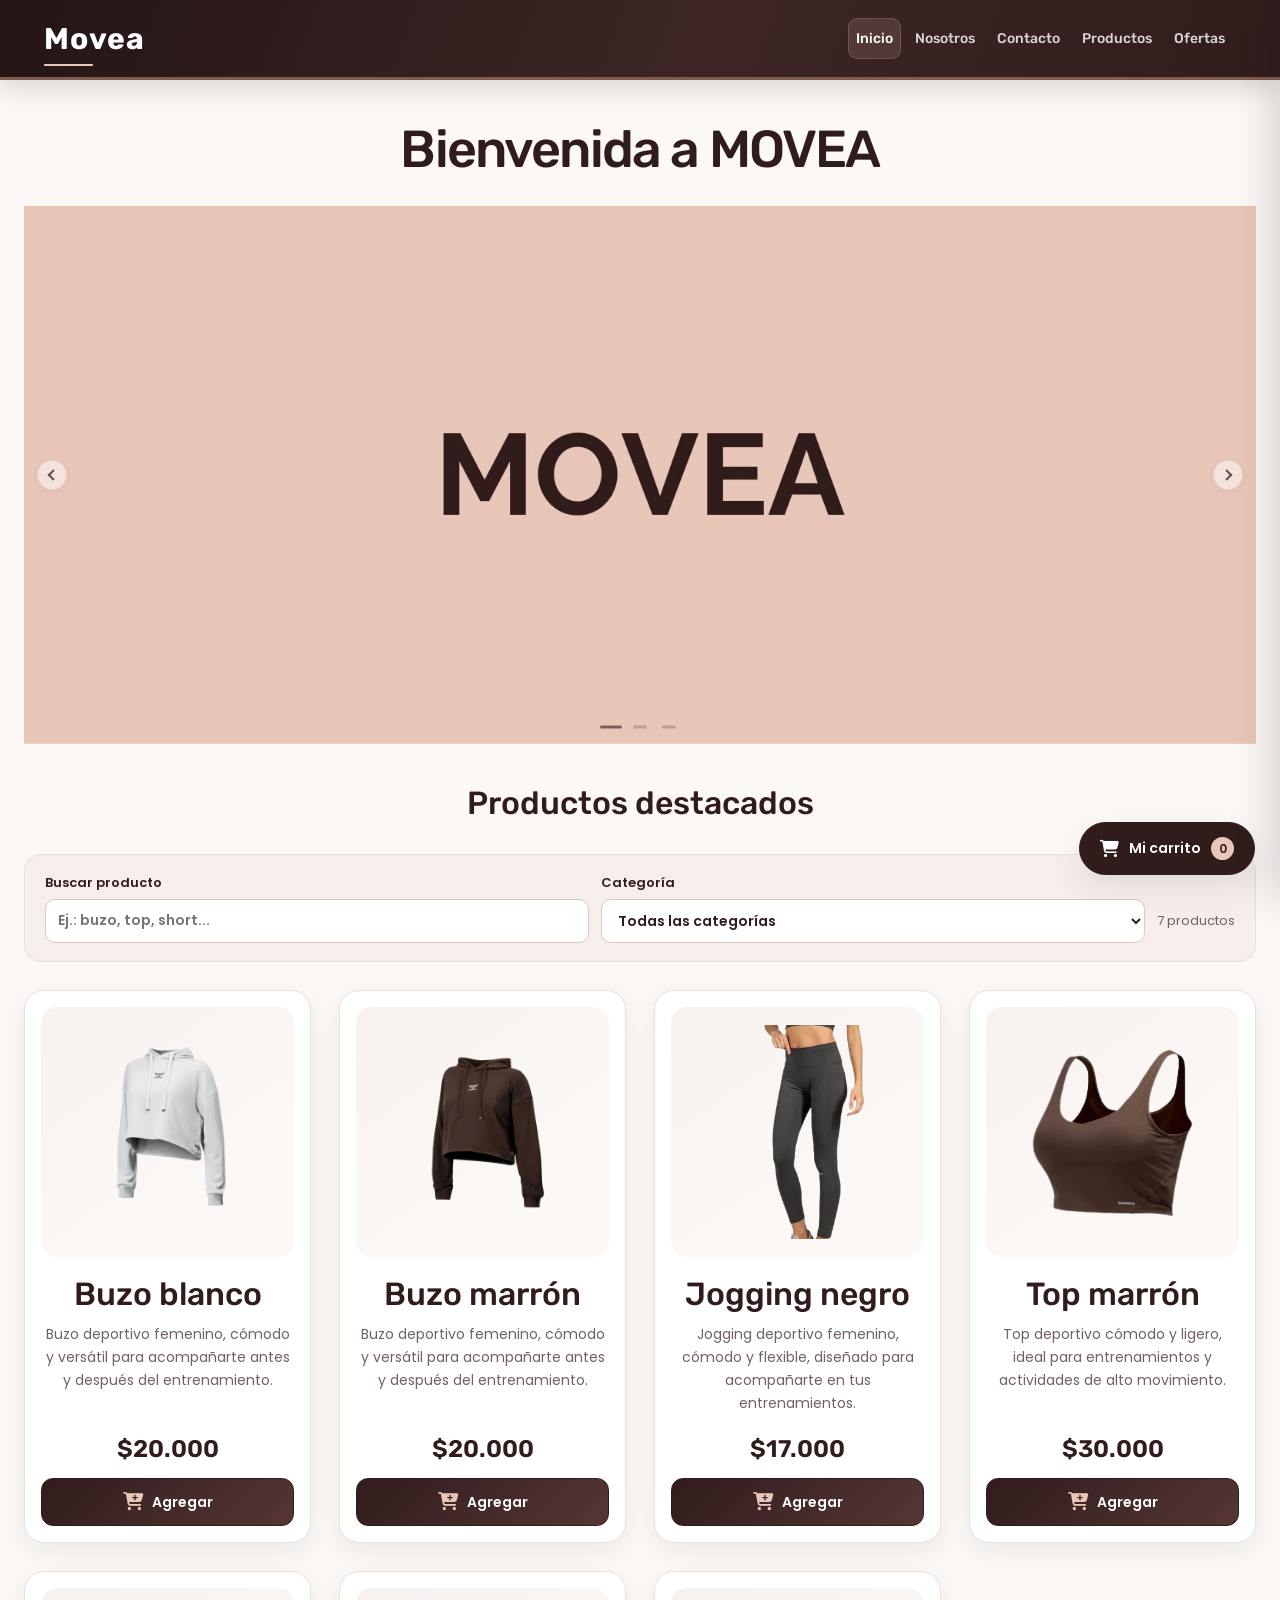
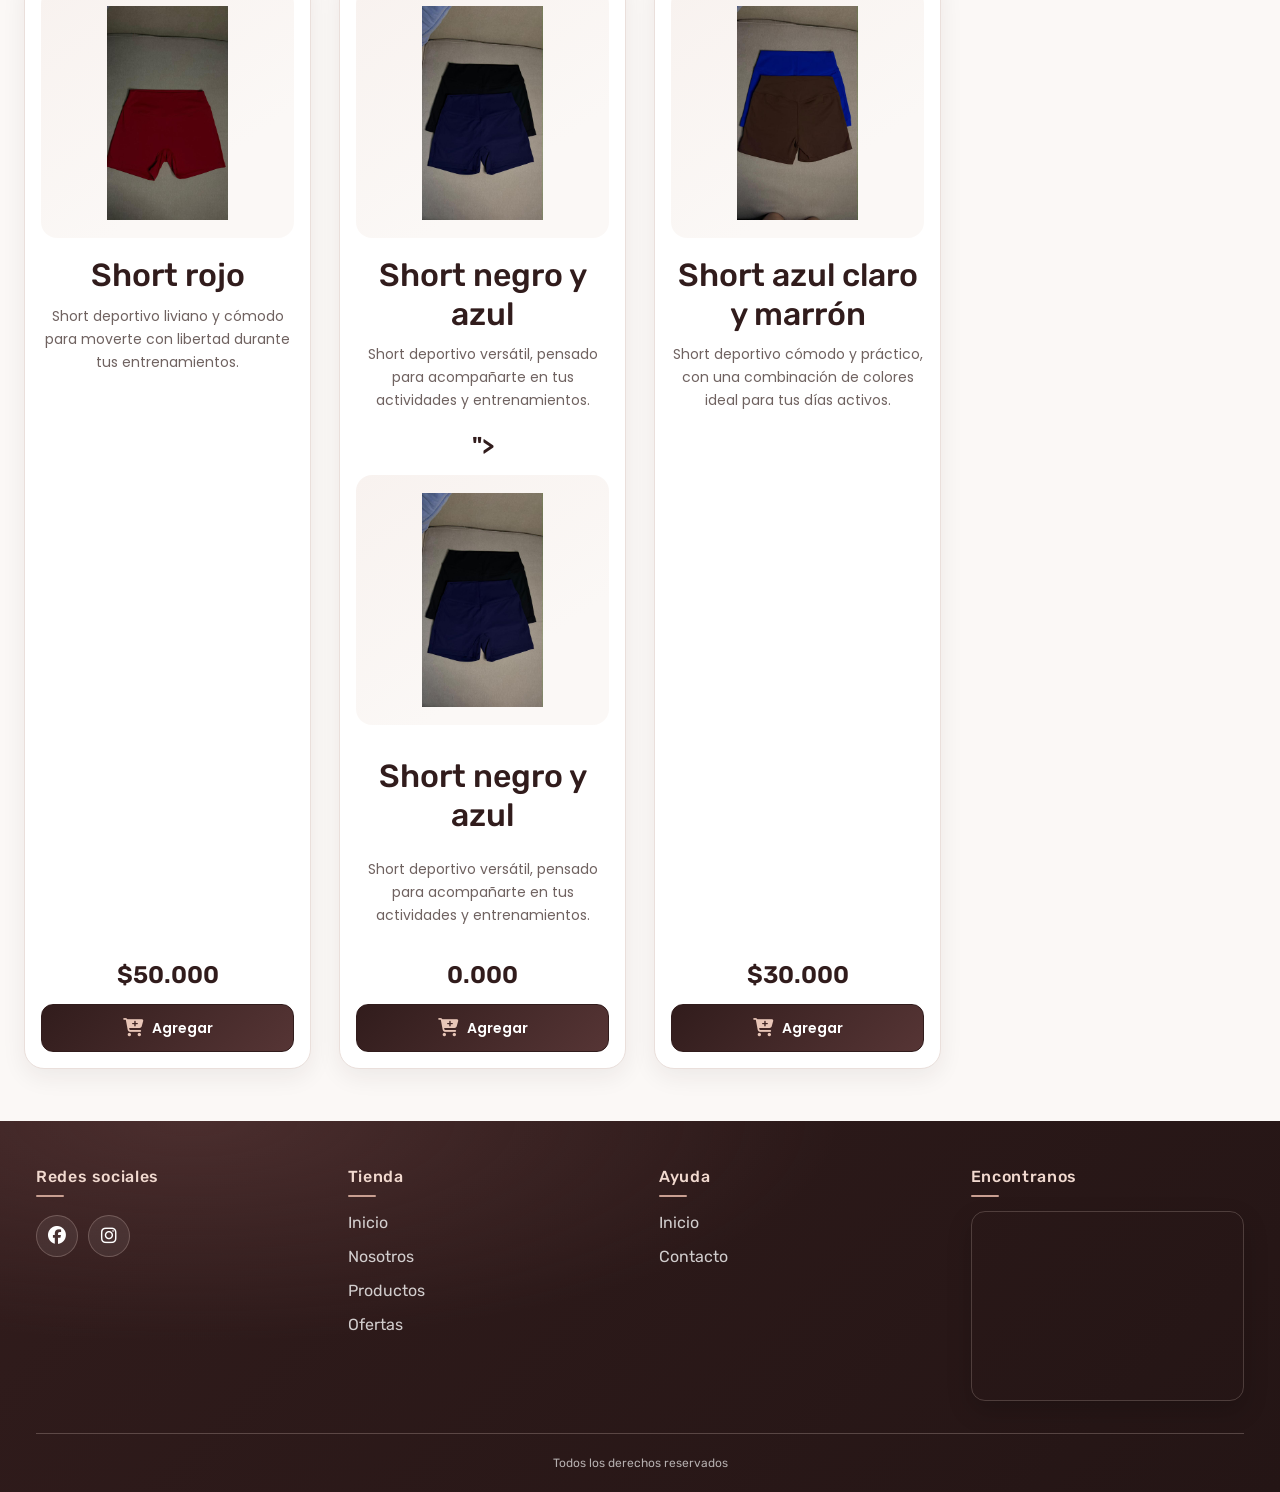
==== index.html @ 25390be7 "se creo la base de datos,el panel de administrad" ====
<!DOCTYPE html>
<html lang="es">

<head>
    <meta charset="UTF-8">
    <meta name="viewport" content="width=device-width, initial-scale=1.0">

    <title>Movea | Ropa deportiva</title>

    <!-- Bootstrap -->
    <link href="https://cdn.jsdelivr.net/npm/bootstrap@5.3.3/dist/css/bootstrap.min.css" rel="stylesheet">

    <!-- Estilos de Movea -->
    <link rel="stylesheet" href="./styles/styles.css">

    <!-- Iconos -->
    <link rel="stylesheet" href="https://cdnjs.cloudflare.com/ajax/libs/font-awesome/6.5.1/css/all.min.css">
</head>

<body>

    <!-- =========================
         HEADER
    ========================== -->

    <header class="site-header">

        <nav class="navbar navbar-expand-lg navbar-dark site-navbar">

            <div class="container-fluid site-navbar-inner">

                <a class="navbar-brand" href="./index.html">Movea</a>

                <button
                    class="navbar-toggler"
                    type="button"
                    data-bs-toggle="collapse"
                    data-bs-target="#siteNavigation"
                    aria-controls="siteNavigation"
                    aria-expanded="false"
                    aria-label="Abrir o cerrar el menú">

                    <span class="navbar-toggler-icon"></span>

                </button>

                <div class="collapse navbar-collapse" id="siteNavigation">

                    <ul class="navbar-nav ms-auto">

                        <li class="nav-item">
                            <a class="nav-link active" aria-current="page" href="./index.html">Inicio</a>
                        </li>

                        <li class="nav-item">
                            <a class="nav-link" href="./Pages/nosotros.html">Nosotros</a>
                        </li>

                        <li class="nav-item">
                            <a class="nav-link" href="./Pages/contacto.html">Contacto</a>
                        </li>

                        <li class="nav-item">
                            <a class="nav-link" href="./Pages/productos.html">Productos</a>
                        </li>

                        <li class="nav-item">
                            <a class="nav-link" href="./Pages/ofertas.html">Ofertas</a>
                        </li>

                    </ul>

                </div>

            </div>

        </nav>

    </header>


    <!-- =========================
         CONTENIDO PRINCIPAL
    ========================== -->

    <main>

        <h1>Bienvenida a MOVEA</h1>


        <!-- GALERÍA -->

        <section class="gallery-section" aria-label="Galería Movea">

            <div
                id="moveaGallery"
                class="carousel slide movea-carousel movea-carousel--hero"
                data-bs-ride="carousel">

                <div class="carousel-indicators">

                    <button
                        type="button"
                        data-bs-target="#moveaGallery"
                        data-bs-slide-to="0"
                        class="active"
                        aria-current="true"
                        aria-label="Imagen 1">
                    </button>

                    <button
                        type="button"
                        data-bs-target="#moveaGallery"
                        data-bs-slide-to="1"
                        aria-label="Imagen 2">
                    </button>

                    <button
                        type="button"
                        data-bs-target="#moveaGallery"
                        data-bs-slide-to="2"
                        aria-label="Imagen 3">
                    </button>

                </div>

                <div class="carousel-inner">

                    <div class="carousel-item active">
                        <img
                            src="./img/banners/Banner_inicio.jpg"
                            class="d-block w-100"
                            alt="Colección Movea de ropa deportiva">
                    </div>

                    <div class="carousel-item">
                        <img
                            src="./img/banners/banner_descuento.jpg"
                            class="d-block w-100"
                            alt="Top deportivo marrón">
                    </div>

                    <div class="carousel-item">
                        <img
                            src="./img/banners/banner_ofertas.jpg"
                            class="d-block w-100"
                            alt="Buzo deportivo blanco">
                    </div>

                </div>

                <button
                    class="carousel-control-prev"
                    type="button"
                    data-bs-target="#moveaGallery"
                    data-bs-slide="prev"
                    aria-label="Imagen anterior">

                    <span class="carousel-control-prev-icon" aria-hidden="true"></span>

                </button>

                <button
                    class="carousel-control-next"
                    type="button"
                    data-bs-target="#moveaGallery"
                    data-bs-slide="next"
                    aria-label="Imagen siguiente">

                    <span class="carousel-control-next-icon" aria-hidden="true"></span>

                </button>

            </div>

        </section>


        <!-- =========================
             PRODUCTOS
        ========================== -->

        <section
            class="product-container"
            data-product-list
            data-catalog="featured"
            aria-labelledby="productos-destacados">

            <h2 id="productos-destacados">Productos destacados</h2>


            <!-- FILTROS -->

            <div class="product-filters" aria-label="Filtros de productos">

                <label>

                    <span>Buscar producto</span>

                    <input
                        type="search"
                        data-product-search
                        placeholder="Ej.: buzo, top, short..."
                        autocomplete="off">

                </label>

                <label>

                    <span>Categoría</span>

                    <select data-product-category>

                        <option value="">Todas las categorías</option>
                        <option value="buzos">Buzos</option>
                        <option value="joggers">Joggers</option>
                        <option value="tops">Tops</option>
                        <option value="shorts">Shorts</option>

                    </select>

                </label>

                <p
                    class="product-filter__count"
                    data-product-count
                    aria-live="polite">
                </p>

            </div>


            <!-- PRODUCTO 1 -->

            <article
                class="product_card"
                data-category="buzos"
                data-id="buzo-blanco"
                data-name="Buzo blanco"
                data-price="20000">

                <figure>
                    <img
                        src="./img/Img_portadas/Buzo-blanco.png"
                        alt="Buzo deportivo blanco">
                </figure>

                <h2>Buzo blanco</h2>

                <p>
                    Buzo deportivo femenino, cómodo y versátil
                    para acompañarte antes y después del entrenamiento.
                </p>

                <div class="product-card__footer">

                    <p class="product-card__price">$20.000</p>

                    <button type="button" class="product-card__order">
                        <i class="fa-solid fa-cart-plus" aria-hidden="true"></i>
                        Agregar
                    </button>

                </div>

            </article>


            <!-- PRODUCTO 2 -->

            <article
                class="product_card"
                data-category="buzos"
                data-id="buzo-marron"
                data-name="Buzo marrón"
                data-price="20000">

                <figure>
                    <img
                        src="./img/Img_portadas/Buzo-marron.png"
                        alt="Buzo deportivo marrón">
                </figure>

                <h2>Buzo marrón</h2>

                <p>
                    Buzo deportivo femenino, cómodo y versátil
                    para acompañarte antes y después del entrenamiento.
                </p>

                <div class="product-card__footer">

                    <p class="product-card__price">$20.000</p>

                    <button type="button" class="product-card__order">
                        <i class="fa-solid fa-cart-plus" aria-hidden="true"></i>
                        Agregar
                    </button>

                </div>

            </article>


            <!-- PRODUCTO 3 -->

            <article
                class="product_card"
                data-category="joggers"
                data-id="joggin-negro"
                data-name="Jogging negro"
                data-price="17000">

                <figure>
                    <img
                        src="./img/Img_portadas/joggin-negro.png"
                        alt="Jogging deportivo negro">
                </figure>

                <h2>Jogging negro</h2>

                <p>
                    Jogging deportivo femenino, cómodo y flexible,
                    diseñado para acompañarte en tus entrenamientos.
                </p>

                <div class="product-card__footer">

                    <p class="product-card__price">$17.000</p>

                    <button type="button" class="product-card__order">
                        <i class="fa-solid fa-cart-plus" aria-hidden="true"></i>
                        Agregar
                    </button>

                </div>

            </article>


            <!-- PRODUCTO 4 -->

            <article
                class="product_card"
                data-category="tops"
                data-id="top-marron"
                data-name="Top marrón"
                data-price="30000">

                <figure>
                    <img
                        src="./img/Img_portadas/top-marron.png"
                        alt="Top deportivo marrón">
                </figure>

                <h2>Top marrón</h2>

                <p>
                    Top deportivo cómodo y ligero, ideal para
                    entrenamientos y actividades de alto movimiento.
                </p>

                <div class="product-card__footer">

                    <p class="product-card__price">$30.000</p>

                    <button type="button" class="product-card__order">
                        <i class="fa-solid fa-cart-plus" aria-hidden="true"></i>
                        Agregar
                    </button>

                </div>

            </article>


            <!-- PRODUCTO 5 -->

            <article
                class="product_card"
                data-category="shorts"
                data-id="short-rojo"
                data-name="Short rojo"
                data-price="50000">

                <figure>
                    <img
                        src="./img/Img_portadas/Shorts_rojo.jpeg"
                        alt="Short deportivo rojo">
                </figure>

                <h2>Short rojo</h2>

                <p>
                    Short deportivo liviano y cómodo para moverte
                    con libertad durante tus entrenamientos.
                </p>

                <div class="product-card__footer">

                    <p class="product-card__price">$50.000</p>

                    <button type="button" class="product-card__order">
                        <i class="fa-solid fa-cart-plus" aria-hidden="true"></i>
                        Agregar
                    </button>

                </div>

            </article>


            <!-- PRODUCTO 6 -->

            <article
                class="product_card"
                data-category="shorts"
                data-id="short-negro-azul"
                data-name="Short negro y azul"
                data-price="20000">

                <figure>
                    <img
                        src="./img/Img_portadas/Shorts_negro_y_azul.jpeg"
                        alt="Short deportivo negro y azul">
                </figure>

                <h2>Short negro y azul</h2>

                <p>
                    Short deportivo versátil, pensado para
                    acompañarte en tus actividades y entrenamientos.
                </p>

                <div class="product-card__footer">

                    <p class="product-card__price">">

                <figure>
                    <img
                        src="./img/Img_portadas/Shorts_negro_y_azul.jpeg"
                        alt="Short deportivo negro y azul">
                </figure>

                <h2>Short negro y azul</h2>

                <p>
                    Short deportivo versátil, pensado para
                    acompañarte en tus actividades y entrenamientos.
                </p>

                <div class="product-card__footer">

                    <p class="product-card__price">0.000</p>

                    <button type="button" class="product-card__order">
                        <i class="fa-solid fa-cart-plus" aria-hidden="true"></i>
                        Agregar
                    </button>

                </div>

            </article>


            <!-- PRODUCTO 7 -->

            <article
                class="product_card"
                data-category="shorts"
                data-id="short-azul-marron"
                data-name="Short azul claro y marrón"
                data-price="30000">

                <figure>
                    <img
                        src="./img/Img_portadas/Shorts_azulclaro_y_marron.jpeg"
                        alt="Short deportivo azul claro y marrón">
                </figure>

                <h2>Short azul claro y marrón</h2>

                <p>
                    Short deportivo cómodo y práctico, con una
                    combinación de colores ideal para tus días activos.
                </p>

                <div class="product-card__footer">

                    <p class="product-card__price">$30.000</p>

                    <button type="button" class="product-card__order">
                        <i class="fa-solid fa-cart-plus" aria-hidden="true"></i>
                        Agregar
                    </button>

                </div>

            </article>


            <!-- MENSAJE DE FILTROS VACÍOS -->

            <p
                class="product-filter__empty"
                data-product-empty
                hidden>

                No encontramos productos con esos filtros.
                Probá con otra búsqueda.

            </p>

        </section>


        <!-- =========================
             CARRITO
        ========================== -->

        <!-- Fondo oscuro -->

        <div
            id="cart-overlay"
            class="cart-overlay"
            aria-hidden="true">
        </div>


        <!-- Panel lateral -->

        <aside
            id="cart-panel"
            class="cart-panel"
            aria-label="Carrito de compras"
            aria-hidden="true"
            inert>

            <div class="cart-header">

                <h2>Mi carrito</h2>

                <button
                    type="button"
                    id="cart-close"
                    aria-label="Cerrar carrito">

                    <i class="fa-solid fa-xmark" aria-hidden="true"></i>

                </button>

            </div>


            <!-- Productos agregados -->

            <div
                id="cart-items"
                class="cart-items"
                aria-live="polite">

            </div>


            <!-- Resumen -->

            <!-- Resumen del carrito -->
<div class="cart-summary" id="cart-summary">

    <div class="cart-total">
        <span>Subtotal</span>
        <strong id="cart-total">$0</strong>
    </div>

    <p id="cart-pending" class="cart-pending" hidden>
        Algunos productos tienen precio pendiente de confirmación.
    </p>

    <button type="button" id="cart-clear" class="cart-clear">
        Vaciar carrito
    </button>

    <button type="button" id="cart-checkout-open" class="cart-whatsapp">
        <i class="fa-solid fa-arrow-right" aria-hidden="true"></i>
        Finalizar pedido
    </button>

</div>


<!-- Formulario de finalización del pedido -->
<section id="checkout-section" class="checkout-section" hidden>

    <div class="checkout-heading">

        <button
            type="button"
            id="checkout-back"
            class="checkout-back">

            <i class="fa-solid fa-arrow-left" aria-hidden="true"></i>
            Volver al carrito

        </button>

        <h3>Finalizar pedido</h3>

        <p>Completá tus datos para preparar tu compra.</p>

    </div>


    <form id="checkout-form">

        <!-- Nombre -->
        <div class="checkout-field">

            <label for="customer-name">
                Nombre y apellido *
            </label>

            <input
                type="text"
                id="customer-name"
                name="customerName"
                placeholder="Ej.: María González"
                minlength="2"
                maxlength="80"
                autocomplete="name"
                required>

        </div>


        <!-- Detalles -->
        <div class="checkout-field">

            <label for="customer-details">
                Detalles del pedido *
            </label>

            <textarea
                id="customer-details"
                name="customerDetails"
                rows="4"
                maxlength="1000"
                placeholder="Indicá talles, colores y cualquier aclaración. Si no necesitás aclaraciones, escribí: Sin detalles adicionales."
                required></textarea>

        </div>


        <!-- Métodos de pago -->
        <fieldset class="checkout-payment">

            <legend>¿Cómo querés pagar?</legend>

            <label class="payment-option">

                <input
                    type="radio"
                    name="paymentMethod"
                    value="mercado-pago"
                    required>

                <span class="payment-option-content">

                    <strong>Mercado Pago</strong>

                    <span class="payment-discount">
                        15% de descuento pagando antes de la entrega
                    </span>

                </span>

            </label>


            <label class="payment-option">

                <input
                    type="radio"
                    name="paymentMethod"
                    value="transferencia">

                <span class="payment-option-content">

                    <strong>Transferencia bancaria</strong>

                    <span class="payment-discount">
                        15% de descuento pagando antes de la entrega
                    </span>

                </span>

            </label>


            <label class="payment-option">

                <input
                    type="radio"
                    name="paymentMethod"
                    value="entrega">

                <span class="payment-option-content">

                    <strong>Efectivo al recibir</strong>

                    <span class="payment-no-discount">
                        Sin descuento
                    </span>

                </span>

            </label>

        </fieldset>


        <!-- Información del método elegido -->
        <div
            id="payment-info"
            class="payment-info"
            aria-live="polite"
            hidden>
        </div>


        <!-- Resumen de importes -->
        <div class="checkout-totals">

            <div>
                <span>Subtotal</span>
                <strong id="checkout-subtotal">$0</strong>
            </div>

            <div id="checkout-discount-row">
                <span>Descuento (15%)</span>
                <strong id="checkout-discount">-$0</strong>
            </div>

            <div class="checkout-final-total">
                <span>Total estimado</span>
                <strong id="checkout-total">$0</strong>
            </div>

            <p
                id="checkout-pending"
                class="checkout-pending"
                hidden>
                El importe de algunos productos todavía debe confirmarse.
                El total mostrado es parcial.
            </p>

        </div>


        <button
            type="submit"
            id="checkout-submit"
            class="checkout-submit">

            <i class="fa-brands fa-whatsapp" aria-hidden="true"></i>
            Enviar pedido por WhatsApp

        </button>

        <p class="checkout-disclaimer">
            Tu pedido quedará pendiente de confirmación.
            El pago no se considera realizado hasta que Movea lo verifique.
        </p>

    </form>

    </section>

        </aside>


        <!-- Botón flotante -->

        <button
            type="button"
            id="cart-toggle"
            class="cart-toggle"
            aria-label="Abrir carrito"
            aria-controls="cart-panel"
            aria-expanded="false">

            <i class="fa-solid fa-cart-shopping" aria-hidden="true"></i>

            <span>Mi carrito</span>

            <span id="cart-count" class="cart-count">0</span>

        </button>

    </main>


    <!-- =========================
         FOOTER
    ========================== -->

    <footer>

        <section class="redes_footer">

            <h2>Redes sociales</h2>

            <div class="link_redes">

                <a
                    href="https://www.facebook.com/movea_fit/"
                    target="_blank"
                    rel="noopener noreferrer"
                    aria-label="Movea en Facebook">

                    <i class="fa-brands fa-facebook" aria-hidden="true"></i>

                </a>

                <a
                    href="https://www.instagram.com/moveafitt/"
                    target="_blank"
                    rel="noopener noreferrer"
                    aria-label="Movea en Instagram">

                    <i class="fa-brands fa-instagram" aria-hidden="true"></i>

                </a>

            </div>

        </section>


        <section class="tienda_links_footer">

            <h2>Tienda</h2>

            <ul class="tienda_footer">

                <li><a href="./index.html">Inicio</a></li>

                <li><a href="./Pages/nosotros.html">Nosotros</a></li>

                <li><a href="./Pages/productos.html">Productos</a></li>

                <li><a href="./Pages/ofertas.html">Ofertas</a></li>

            </ul>

        </section>


        <section class="ayuda_link_footer">

            <h2>Ayuda</h2>

            <ul class="ayuda_footer">

                <li><a href="./index.html">Inicio</a></li>

                <li><a href="./Pages/contacto.html">Contacto</a></li>

            </ul>

        </section>


        <section class="ubicacion_footer">

            <h2>Encontranos</h2>

            <iframe
                title="Ubicación de Movea en Tortuguitas, Buenos Aires"
                src="https://www.google.com/maps/embed?pb=!1m18!1m12!1m3!1d43648.563503690886!2d-58.78806822297592!3d-34.47600898018888!2m3!1f0!2f0!3f0!3m2!1i1024!2i768!4f13.1!3m3!1m2!1s0x95bc988e12661a07%3A0xa51def392da2533!2sB1667%20Tortuguitas%2C%20Provincia%20de%20Buenos%20Aires!5e1!3m2!1ses-419!2sar!4v1790769162042!5m2!1ses-419!2sar"
                loading="lazy"
                referrerpolicy="strict-origin-when-cross-origin">
            </iframe>

        </section>


        <div class="linea"></div>

        <p>Todos los derechos reservados</p>

    </footer>


    <!-- =========================
         SCRIPTS
    ========================== -->

    <script src="https://cdn.jsdelivr.net/npm/bootstrap@5.3.3/dist/js/bootstrap.bundle.min.js"></script>

    <!-- Productos del panel -->
    <script src="./scripts/supabase-config.js"></script>
    <script src="./scripts/catalogo.js"></script>

    <!-- Filtros existentes -->
    <script src="./scripts/product-filters.js"></script>

    <!-- Nuevo carrito -->
    <script src="./scripts/carrito.js"></script>

</body>
</html>
---- styles/styles.css ----
@import url('https://fonts.googleapis.com/css2?family=Dongle&family=Outfit:wght@100..900&family=Rubik:ital,wght@0,500;1,500&display=swap');
@import url('https://fonts.googleapis.com/css2?family=Bree+Serif&family=Dongle&family=Outfit:wght@100..900&family=Poppins:ital,wght@0,100..900;1,100..900&family=Roboto:ital,wght@0,100..900;1,100..900&family=Rubik:ital,wght@0,500;1,500&display=swap');

* {
    box-sizing: border-box;
}

:root {
    color-scheme: light;
    --movea-ink: #311c1c;
    --movea-ink-soft: #563535;
    --movea-rose: #e8c6b8;
    --movea-paper: #fbf8f6;
    --movea-surface: #ffffff;
    --movea-muted: #6f6260;
    --movea-border: #eadfdb;
    --movea-shadow: 0 12px 32px rgba(49, 28, 28, 0.09);
}

body {
    margin: 0;
    min-height: 100vh;
    display: flex;
    flex-direction: column;
    color: #1f1b1b;
    background-color: var(--movea-paper);
    font-family: 'Poppins', sans-serif;
}

.site-header {
    position: relative;
    z-index: 2;
    border-bottom: 3px solid #805b50;
    background: linear-gradient(110deg, #241515, #3d2525 55%, #311c1c);
    box-shadow: 0 8px 24px rgba(49, 28, 28, 0.16);
    font-family: 'Rubik', sans-serif;
}

.site-navbar {
    padding: 12px 16px;
}

.site-navbar-inner {
    width: min(100%, 1500px);
    margin: 0 auto;
}

.site-navbar .navbar-brand {
    position: relative;
    margin-right: 28px;
    color: #ffffff;
    font-size: 30px;
    font-weight: 700;
    letter-spacing: 0.045em;
    line-height: 1;
    transition: color 180ms ease;
}

.site-navbar .navbar-brand::after {
    position: absolute;
    right: 0;
    bottom: -7px;
    left: 0;
    height: 2px;
    border-radius: 999px;
    background: var(--movea-rose);
    content: "";
    transform: scaleX(0.48);
    transform-origin: left;
    transition: transform 180ms ease;
}

.site-navbar .navbar-brand:hover,
.site-navbar .navbar-brand:focus,
.site-navbar .navbar-brand:active {
    color: #e8c6b8;
}

.site-navbar .navbar-brand:hover::after,
.site-navbar .navbar-brand:focus::after {
    transform: scaleX(1);
}

.site-navbar .nav-link {
    position: relative;
    margin: 0 3px;
    padding: 10px 13px;
    border-radius: 9px;
    color: rgba(255, 255, 255, 0.82);
    font-size: 14px;
    font-weight: 500;
    transition: color 180ms ease, background-color 180ms ease, transform 180ms ease;
}

.site-navbar .nav-link.active {
    color: #ffffff;
    background-color: rgba(232, 198, 184, 0.14);
    box-shadow: inset 0 0 0 1px rgba(232, 198, 184, 0.18);
}

.site-navbar .nav-link:hover,
.site-navbar .nav-link:focus {
    color: #ffffff;
    background-color: rgba(232, 198, 184, 0.12);
}

.site-navbar .nav-link:active {
    color: #ffffff;
    background-color: rgba(232, 198, 184, 0.2);
    transform: scale(0.97);
}

.site-navbar .nav-link:focus-visible,
.site-navbar .navbar-brand:focus-visible,
.site-navbar .navbar-toggler:focus-visible {
    outline: 3px solid #e8c6b8;
    outline-offset: 3px;
}

.site-navbar .navbar-toggler {
    padding: 7px 9px;
    border: 1px solid rgba(232, 198, 184, 0.38);
    border-radius: 10px;
    transition: background-color 180ms ease, transform 180ms ease;
}

.site-navbar .navbar-toggler:hover,
.site-navbar .navbar-toggler:focus {
    background-color: #563535;
}

.site-navbar .navbar-toggler:active {
    transform: scale(0.96);
}

@media (max-width: 991px) {
    .site-navbar .navbar-collapse {
        margin-top: 14px;
        padding-top: 10px;
        border-top: 1px solid rgba(232, 198, 184, 0.2);
    }

    .site-navbar .navbar-nav {
        gap: 4px;
        padding: 4px 0 2px;
    }

    .site-navbar .nav-link {
        margin: 0;
        padding: 11px 12px;
    }
}

main {
    display: grid;
    flex: 1;
    align-content: start;
    gap: 20px;
    width: min(calc(100% - 24px), 1500px);
    margin: 24px auto;
}

main > h1,
main > .gallery-section,
main > .product-container,
main > .Nosotros,
main > .redes,
main > .contacto-intro {
    grid-column: 1 / -1;
}

h1,
h2,
h3 {
    font-family: 'Rubik', sans-serif;
}

h1 {
    margin: 0;
    color: var(--movea-ink);
    text-align: center;
    font-size: clamp(32px, 6vw, 52px);
    line-height: 1.12;
    letter-spacing: -0.035em;
}

.gallery-section {
    display: grid;
    gap: 18px;
}

.gallery-section > h2 {
    margin: 0;
    color: var(--movea-ink);
    text-align: center;
    font-size: clamp(22px, 3.5vw, 30px);
}

.movea-carousel {
    position: relative;
    overflow: hidden;
    border: 1px solid var(--movea-border);
    border-radius: 20px;
    background: linear-gradient(135deg, #f0e8e3, #f8f3ef);
    box-shadow: var(--movea-shadow);
}

.movea-carousel .carousel-inner {
    padding: 0;
}

.movea-carousel .carousel-item img {
    display: block;
    width: 100%;
    height: clamp(280px, 42vw, 600px);
    object-fit: cover;
}

.movea-carousel .carousel-caption {
    right: 56px;
    bottom: 34px;
    left: 56px;
    display: table;
    width: fit-content;
    max-width: 100%;
    margin: 0 auto;
    padding: 6px 14px;
    border-radius: 999px;
    background-color: rgba(255, 255, 255, 0.78);
}

.movea-carousel .carousel-caption h3 {
    margin: 0;
    color: var(--movea-ink);
    font-size: clamp(13px, 2vw, 16px);
}

.movea-carousel .carousel-indicators {
    align-items: center;
    gap: 5px;
    margin: 0;
}

.movea-carousel .carousel-indicators [data-bs-target] {
    position: relative;
    width: 24px;
    height: 18px;
    margin: 0;
    border: 0;
    background: transparent;
    opacity: 1;
}

.movea-carousel .carousel-indicators [data-bs-target]::after {
    position: absolute;
    top: 50%;
    left: 50%;
    width: 14px;
    height: 3px;
    border-radius: 999px;
    background-color: var(--movea-ink-soft);
    content: "";
    opacity: 0.28;
    transform: translate(-50%, -50%);
    transition: width 180ms ease, opacity 180ms ease;
}

.movea-carousel .carousel-indicators .active::after {
    width: 22px;
    opacity: 0.72;
}

.movea-carousel .carousel-control-prev,
.movea-carousel .carousel-control-next {
    top: 0;
    bottom: 48px;
    width: 52px;
    opacity: 0.7;
    transition: opacity 180ms ease;
}

.movea-carousel .carousel-control-prev {
    left: 8px;
}

.movea-carousel .carousel-control-next {
    right: 8px;
}

.movea-carousel .carousel-control-prev-icon,
.movea-carousel .carousel-control-next-icon {
    position: relative;
    width: 36px;
    height: 36px;
    border: 1px solid rgba(49, 28, 28, 0.1);
    border-radius: 50%;
    background-color: rgba(255, 255, 255, 0.72);
    background-image: none;
    box-shadow: 0 2px 8px rgba(49, 28, 28, 0.08);
}

.movea-carousel .carousel-control-prev-icon::after,
.movea-carousel .carousel-control-next-icon::after {
    position: absolute;
    top: 50%;
    left: 50%;
    width: 8px;
    height: 8px;
    border-top: 2px solid var(--movea-ink);
    border-left: 2px solid var(--movea-ink);
    content: "";
}

.movea-carousel .carousel-control-prev-icon::after {
    transform: translate(-35%, -50%) rotate(-45deg);
}

.movea-carousel .carousel-control-next-icon::after {
    transform: translate(-65%, -50%) rotate(135deg);
}

.movea-carousel .carousel-control-prev:hover,
.movea-carousel .carousel-control-prev:focus,
.movea-carousel .carousel-control-next:hover,
.movea-carousel .carousel-control-next:focus {
    opacity: 1;
}

.movea-carousel button:focus-visible {
    outline: 3px solid #311c1c;
    outline-offset: -3px;
}

.product-container {
    display: grid;
    grid-template-columns: repeat(2, minmax(0, 1fr));
    gap: 12px;
    padding: 12px 0;
}

.product-container > h2 {
    grid-column: 1 / -1;
    margin: 0 0 4px;
    color: var(--movea-ink);
    text-align: center;
    font-size: clamp(24px, 4vw, 32px);
}

.product-container > h1 {
    grid-column: 1 / -1;
    margin-bottom: 4px;
}

.product-filters {
    grid-column: 1 / -1;
    display: grid;
    grid-template-columns: 1fr;
    gap: 12px;
    align-items: end;
    padding: 16px;
    border: 1px solid var(--movea-border);
    border-radius: 16px;
    background-color: #f5eeea;
}

.product-filters label {
    display: grid;
    gap: 6px;
    color: var(--movea-ink);
    font-size: 13px;
    font-weight: 600;
}

.product-filters input,
.product-filters select {
    width: 100%;
    min-height: 44px;
    padding: 9px 12px;
    border: 1px solid #d9c8c1;
    border-radius: 10px;
    background-color: var(--movea-surface);
    color: var(--movea-ink);
    font: inherit;
    font-size: 14px;
}

.product-filters input:focus,
.product-filters select:focus {
    border-color: #805b50;
    outline: 3px solid rgba(128, 91, 80, 0.2);
}

.product-filter__count {
    grid-column: 1 / -1;
    margin: 0;
    color: var(--movea-muted);
    font-size: 13px;
}

.product-filter__empty {
    grid-column: 1 / -1;
    margin: 0;
    padding: 20px;
    border: 1px dashed #c9a99d;
    border-radius: 14px;
    color: var(--movea-muted);
    text-align: center;
}

.product_card[hidden] {
    display: none;
}

.product-container--offers {
    grid-template-columns: minmax(0, 320px);
    justify-content: center;
}

.product_card {
    display: flex;
    flex-direction: column;
    min-width: 0;
    padding: 16px;
    border: 1px solid var(--movea-border);
    border-radius: 20px;
    background-color: var(--movea-surface);
    box-shadow: 0 8px 24px rgba(49, 28, 28, 0.07);
    color: inherit;
    text-decoration: none;
    text-align: center;
    transition: transform 200ms ease, box-shadow 200ms ease, border-color 200ms ease;
}

.product_card:hover,
.product_card:focus-visible {
    color: inherit;
    border-color: #c9a99d;
    box-shadow: 0 14px 30px rgba(49, 28, 28, 0.13);
    transform: translateY(-4px);
}

.product_card:active {
    box-shadow: 0 3px 8px rgba(49, 28, 28, 0.18);
    transform: translateY(-1px) scale(0.99);
}

.product_card:focus-visible {
    outline: 3px solid var(--movea-ink-soft);
    outline-offset: 3px;
}

.product_card h2,
.product_card h3,
.product_card span {
    font-family: 'Rubik', sans-serif;
}

.product_card h2,
.product_card h3 {
    margin: 0 0 10px;
    color: var(--movea-ink);
}

.product_card figure {
    display: grid;
    place-items: center;
    width: 100%;
    margin: 0 0 18px;
    overflow: hidden;
    border-radius: 16px;
    background: linear-gradient(145deg, #f8f2ef, #fbf8f6 70%);
}

.product_card img {
    display: block;
    width: 100%;
    height: 250px;
    object-fit: contain;
    padding: 18px;
}

.product_card > span {
    color: #805b50;
    font-size: 20px;
    font-weight: 600;
}

.product_card p {
    flex: 1;
    margin: 0;
    color: var(--movea-muted);
    font-size: 14px;
    line-height: 1.65;
}

.product-card__footer {
    display: grid;
    gap: 14px;
    margin-top: 20px;
}

.product_card .product-card__price {
    margin: 0;
    color: var(--movea-ink);
    font-family: 'Rubik', sans-serif;
    font-size: 24px;
    font-weight: 600;
    line-height: 1.2;
}

.product-card__order {
    display: inline-flex;
    align-items: center;
    justify-content: center;
    gap: 9px;
    width: 100%;
    min-height: 48px;
    padding: 11px 16px;
    border: 1px solid var(--movea-ink);
    border-radius: 12px;
    background: linear-gradient(135deg, var(--movea-ink), var(--movea-ink-soft));
    color: #ffffff;
    font-size: 14px;
    font-weight: 600;
    line-height: 1.3;
    text-decoration: none;
    transition: background-color 180ms ease, transform 180ms ease, box-shadow 180ms ease;
}

.product-card__order i {
    color: var(--movea-rose);
    font-size: 18px;
}

.product-card__order:hover {
    border-color: #704747;
    background: linear-gradient(135deg, #563535, #704747);
    color: #ffffff;
    box-shadow: 0 6px 14px rgba(49, 28, 28, 0.2);
    transform: translateY(-1px);
}

.product-card__order:focus-visible {
    outline: 3px solid var(--movea-rose);
    outline-offset: 3px;
}

.product-card__order:active {
    transform: translateY(0);
}

.offer-label {
    align-self: center;
    margin-bottom: 8px;
    padding: 5px 12px;
    border-radius: 999px;
    background-color: #f2e4de;
    color: #704747;
    font-size: 12px;
    font-weight: 600;
    letter-spacing: 0.08em;
    text-transform: uppercase;
}

.Nosotros {
    display: grid;
    grid-template-columns: 1fr;
    align-items: stretch;
    gap: 20px;
    padding: 4px 0 12px;
}

.nosotros_imagen {
    width: 100%;
    min-width: 0;
    overflow: hidden;
    border: 1px solid var(--movea-border);
    border-radius: 22px;
    background: #f0e8e3;
    box-shadow: var(--movea-shadow);
}

.nosotros_imagen img {
    display: block;
    width: 100%;
    height: clamp(320px, 105vw, 560px);
    object-fit: cover;
    object-position: center 35%;
}

.text_nosotros {
    width: 100%;
    min-width: 0;
    padding: clamp(22px, 4vw, 48px);
    border: 1px solid var(--movea-border);
    border-radius: 22px;
    background:
        radial-gradient(circle at 100% 0, rgba(232, 198, 184, 0.2), transparent 34%),
        var(--movea-surface);
    box-shadow: var(--movea-shadow);
}

.nosotros_etiqueta {
    margin: 0 0 10px;
    color: #805b50;
    font-size: 12px;
    font-weight: 600;
    letter-spacing: 0.16em;
    text-transform: uppercase;
}

.text_nosotros h2 {
    margin: 0;
    margin-bottom: 14px;
    color: var(--movea-ink);
    font-size: clamp(28px, 5vw, 38px);
    line-height: 1.15;
}

.text_nosotros .linea {
    width: 56px;
    height: 3px;
    margin: 0 0 22px;
    border-radius: 999px;
    background-color: #c99f91;
}

.text_nosotros p {
    margin-bottom: 14px;
    color: #514745;
    font-size: 15px;
    line-height: 1.8;
}

.text_nosotros p:last-of-type {
    margin-bottom: 20px;
}

.text_nosotros span {
    display: inline-block;
    padding: 8px 14px;
    border: 1px solid #eadfdb;
    border-radius: 999px;
    background-color: #f8f1ed;
    color: #704747;
    font-family: 'Rubik', sans-serif;
    font-size: 14px;
    font-weight: 600;
    letter-spacing: 0.04em;
}

.linea {
    width: 100%;
    height: 1px;
    margin: 20px 0;
    background-color: rgb(70, 40, 40);
}

.redes {
    display: flex;
    flex-direction: column;
    align-items: stretch;
    justify-content: center;
    gap: 16px;
    padding: 12px 0;
}

.whatsapp,
.instagram,
.facebook {
    display: flex;
    flex-direction: column;
    align-items: center;
    justify-content: center;
    gap: 10px;
    padding: 20px;
    font-family: 'Rubik', sans-serif;
}

.fa-whatsapp,
.fa-instagram,
.fa-facebook {
    color: #502424;
    font-size: 50px;
}

.fa-whatsapp {
    color: #25D366;
}

.contacto-intro {
    display: grid;
    justify-items: center;
    gap: 10px;
    padding: 12px 0 4px;
    text-align: center;
}

.contacto-etiqueta {
    margin: 0;
    color: #805b50;
    font-size: 13px;
    font-weight: 600;
    letter-spacing: 0.14em;
    text-transform: uppercase;
}

.contacto-intro h1 {
    margin: 0;
    color: #311c1c;
    font-size: clamp(30px, 6vw, 48px);
}

.contacto-intro > p:last-child {
    max-width: 540px;
    margin: 0;
    color: #625656;
    line-height: 1.7;
}

.contacto-canales {
    align-items: stretch;
    padding: 8px 0 20px;
}

.contacto-card {
    display: flex;
    flex: 1 1 240px;
    flex-direction: column;
    align-items: center;
    justify-content: center;
    gap: 12px;
    min-height: 250px;
    padding: 28px 20px;
    border: 1px solid #eadfdb;
    border-radius: 16px;
    background: #ffffff;
    box-shadow: 0 8px 24px rgba(49, 28, 28, 0.08);
    color: #311c1c;
    text-align: center;
    text-decoration: none;
    transition: border-color 180ms ease, box-shadow 180ms ease, transform 180ms ease;
}

.contacto-card > i {
    color: #805b50;
    font-size: 42px;
}

.contacto-card.whatsapp > i {
    color: #25D366;
}

.contacto-card h2 {
    margin: 0;
    font-size: 22px;
}

.contacto-card > span:not(.contacto-accion) {
    color: #625656;
}

.contacto-card .contacto-accion {
    display: inline-flex;
    align-items: center;
    gap: 8px;
    margin-top: 6px;
    color: #704747;
    font-size: 14px;
    font-weight: 600;
}

.contacto-card .contacto-accion i {
    font-size: 12px;
}

.contacto-card:hover,
.contacto-card:focus-visible {
    transform: translateY(-4px);
    border-color: #c9a99d;
    box-shadow: 0 14px 30px rgba(49, 28, 28, 0.14);
}

.contacto-card:focus-visible {
    outline: 3px solid #805b50;
    outline-offset: 3px;
}

.contacto-card:active {
    transform: translateY(-1px);
}

footer {
    display: grid;
    grid-template-areas:
        "redes"
        "tienda"
        "ayuda"
        "mapa"
        "linea"
        "derechos";
    align-items: start;
    justify-items: stretch;
    gap: 28px;
    width: 100%;
    padding: 36px 20px 18px;
    background:
        radial-gradient(ellipse at 15% 0%, rgba(112, 71, 71, 0.42), transparent 42%),
        linear-gradient(135deg, #311c1c, #241515);
    color: #ffffff;
    font-family: 'Rubik', sans-serif;
}

footer h2 {
    position: relative;
    margin: 0;
    color: #f1d9cf;
    font-size: 16px;
    letter-spacing: 0.04em;
}

footer h2::after {
    display: block;
    width: 28px;
    height: 2px;
    margin-top: 9px;
    border-radius: 999px;
    background-color: #c99f91;
    content: "";
}

.redes_footer {
    grid-area: redes;
    display: flex;
    flex-direction: column;
    align-items: flex-start;
    gap: 18px;
}

.link_redes {
    display: flex;
    gap: 10px;
}

.link_redes a {
    display: grid;
    place-items: center;
    width: 42px;
    height: 42px;
    border: 1px solid rgba(241, 217, 207, 0.24);
    border-radius: 50%;
    background-color: rgba(255, 255, 255, 0.07);
    color: #ffffff;
    font-size: 18px;
    text-decoration: none;
    transition: color 180ms ease, background-color 180ms ease, border-color 180ms ease, transform 180ms ease;
}

footer .link_redes a i {
    color: inherit;
    font-size: 18px;
    line-height: 1;
}

.link_redes a:hover,
.link_redes a:focus {
    color: #e8c6b8;
    border-color: #e8c6b8;
    background-color: rgba(232, 198, 184, 0.14);
    transform: translateY(-3px);
}

.link_redes a:active {
    color: #d9a997;
    transform: scale(0.92);
}

.tienda_links_footer {
    grid-area: tienda;
}

.ayuda_link_footer {
    grid-area: ayuda;
}

.tienda_links_footer,
.ayuda_link_footer {
    display: flex;
    flex-direction: column;
    align-items: flex-start;
    gap: 14px;
}

.tienda_footer,
.ayuda_footer {
    display: flex;
    flex-direction: column;
    gap: 10px;
    margin: 0;
    padding: 0;
    list-style: none;
    text-align: left;
}

.tienda_footer a,
.ayuda_footer a {
    color: rgba(255, 255, 255, 0.78);
    text-decoration: none;
    transition: color 180ms ease, padding-left 180ms ease;
}

.tienda_footer a:hover,
.tienda_footer a:focus,
.ayuda_footer a:hover,
.ayuda_footer a:focus {
    color: #e8c6b8;
    padding-left: 3px;
}

.tienda_footer a:active,
.ayuda_footer a:active {
    color: #d9a997;
}

.tienda_footer a:focus-visible,
.ayuda_footer a:focus-visible,
.link_redes a:focus-visible {
    outline: 2px solid #e8c6b8;
    outline-offset: 3px;
}

.ubicacion_footer {
    grid-area: mapa;
    display: grid;
    gap: 14px;
    min-width: 0;
}

footer iframe {
    display: block;
    width: 100%;
    min-height: 190px;
    border: 1px solid rgba(241, 217, 207, 0.2);
    border-radius: 14px;
    box-shadow: 0 10px 24px rgba(0, 0, 0, 0.18);
}

footer .linea {
    grid-area: linea;
    width: 100%;
    margin: 0;
    background-color: rgba(241, 217, 207, 0.24);
}

footer > p {
    grid-area: derechos;
    width: 100%;
    margin: -12px 0 0;
    color: rgba(255, 255, 255, 0.65);
    text-align: center;
    font-size: 12px;
}

@media (min-width: 640px) {
    .site-navbar {
        padding: 16px 24px;
    }

    main {
        width: min(calc(100% - 40px), 1500px);
        margin: 32px auto;
    }

    .product-container {
        grid-template-columns: repeat(2, minmax(0, 1fr));
        gap: 24px;
    }

    .product-filters {
        grid-template-columns: minmax(0, 1fr) minmax(0, 1fr);
        padding: 18px 20px;
    }

    .product-container--offers {
        grid-template-columns: minmax(0, 320px);
    }

    .product-container--offers .product-filters {
        grid-template-columns: 1fr;
    }

    .redes {
        flex-direction: row;
        flex-wrap: wrap;
        gap: 20px;
    }

    footer {
        grid-template-areas:
            "redes tienda"
            "ayuda mapa"
            "linea linea"
            "derechos derechos";
        grid-template-columns: repeat(2, minmax(0, 1fr));
        column-gap: 32px;
        row-gap: 28px;
        padding: 38px 32px 20px;
    }

}

@media (max-width: 639px) {
    footer {
        justify-items: center;
        padding: 32px 24px 16px;
    }

    .redes_footer,
    .tienda_links_footer,
    .ayuda_link_footer {
        align-items: center;
        text-align: center;
    }

    footer h2::after {
        margin-right: auto;
        margin-left: auto;
    }

    .tienda_footer,
    .ayuda_footer {
        align-items: center;
        text-align: center;
    }

    .ubicacion_footer {
        width: min(100%, 420px);
        justify-self: center;
        text-align: center;
    }

    .product_card {
        padding: 10px;
        border-radius: 16px;
    }

    .product_card h2,
    .product_card h3 {
        margin-bottom: 8px;
        font-size: 17px;
    }

    .product_card figure {
        margin-bottom: 12px;
        border-radius: 12px;
    }

    .product_card img {
        height: 140px;
        padding: 10px;
    }

    .product_card p {
        font-size: 12px;
        line-height: 1.5;
    }

    .product-card__footer {
        gap: 10px;
        margin-top: 14px;
    }

    .product_card .product-card__price {
        font-size: 20px;
    }

    .product-card__order {
        min-height: 42px;
        gap: 6px;
        padding: 8px 6px;
        border-radius: 10px;
        font-size: 11px;
    }

    .movea-carousel .carousel-inner {
        padding: 0;
    }

    .movea-carousel .carousel-item img {
        height: clamp(240px, 68vw, 420px);
    }

    .movea-carousel .carousel-caption {
        right: 42px;
        bottom: 30px;
        left: 42px;
        padding: 5px 10px;
    }

    .movea-carousel .carousel-control-prev,
    .movea-carousel .carousel-control-next {
        bottom: 0;
        width: 38px;
    }

    .movea-carousel .carousel-control-prev {
        left: 2px;
    }

    .movea-carousel .carousel-control-next {
        right: 2px;
    }

    .movea-carousel .carousel-control-prev-icon,
    .movea-carousel .carousel-control-next-icon {
        width: 30px;
        height: 30px;
    }

    .movea-carousel .carousel-indicators {
        bottom: 8px;
    }
}

@media (min-width: 1024px) {
    .site-navbar {
        padding: 18px 32px;
    }

    main {
        width: min(calc(100% - 48px), 1500px);
        gap: 28px;
        margin: 40px auto;
    }

    .product-container {
        grid-template-columns: repeat(3, minmax(0, 1fr));
        gap: 28px;
    }

    .product-filters {
        grid-template-columns: minmax(0, 1fr) minmax(0, 1fr) auto;
    }

    .product-filter__count {
        grid-column: auto;
        padding-bottom: 12px;
        white-space: nowrap;
    }

    .product-container--offers {
        grid-template-columns: minmax(0, 320px);
    }

    .product-container--offers .product-filters {
        grid-template-columns: 1fr;
    }

    .product-container--offers .product-filter__count {
        grid-column: 1 / -1;
        padding-bottom: 0;
    }

    .Nosotros {
        grid-template-columns: minmax(0, 0.9fr) minmax(0, 1.1fr);
        align-items: stretch;
        gap: clamp(32px, 4vw, 64px);
    }

    .nosotros_imagen {
        max-width: none;
    }

    .nosotros_imagen img {
        height: 100%;
        min-height: 520px;
        max-height: 700px;
    }

    footer {
        grid-template-areas:
            "redes tienda ayuda mapa"
            "linea linea linea linea"
            "derechos derechos derechos derechos";
        grid-template-columns: repeat(4, minmax(0, 1fr));
        column-gap: clamp(24px, 3vw, 48px);
        row-gap: 32px;
        padding: 46px max(36px, calc((100% - 1500px) / 2)) 20px;
    }
}

@media (min-width: 1280px) {
    .product-container {
        grid-template-columns: repeat(4, minmax(0, 1fr));
    }
}

.movea-carousel--hero {
    overflow: visible;
    border: 0;
    border-radius: 0;
    background: transparent;
    box-shadow: none;
}

.movea-carousel--hero .carousel-inner {
    overflow: hidden;
    padding: 0;
}

.movea-carousel--hero .carousel-item img {
    height: clamp(280px, 42vw, 600px);
    object-fit: cover;
}

.movea-carousel--hero .carousel-caption {
    margin: 0 auto;
}

.movea-carousel--hero .carousel-caption h3 {
    color: var(--movea-ink);
    font-size: clamp(13px, 2vw, 16px);
}

.movea-carousel--hero .carousel-indicators {
    bottom: 8px;
}

.movea-carousel--hero .carousel-control-prev,
.movea-carousel--hero .carousel-control-next {
    top: 0;
    bottom: 0;
    width: 40px;
}

.movea-carousel--hero .carousel-control-prev {
    left: 8px;
}

.movea-carousel--hero .carousel-control-next {
    right: 8px;
}

.movea-carousel--hero .carousel-control-prev-icon,
.movea-carousel--hero .carousel-control-next-icon {
    width: 30px;
    height: 30px;
}

@media (max-width: 639px) {
    .movea-carousel--hero {
        margin-bottom: 22px;
    }

    .movea-carousel--hero .carousel-indicators {
        bottom: 8px;
    }

    .movea-carousel--hero .carousel-control-prev,
    .movea-carousel--hero .carousel-control-next {
        display: none;
    }
}

@media (prefers-reduced-motion: reduce) {
    *,
    *::before,
    *::after {
        scroll-behavior: auto !important;
        animation-duration: 0.01ms !important;
        animation-iteration-count: 1 !important;
        transition-duration: 0.01ms !important;
    }
}


/* =====================================
   MOVEA - CARRITO DE COMPRAS
===================================== */

/* Botón flotante */

.cart-toggle {
    position: fixed;
    right: 25px;
    bottom: 25px;
    z-index: 1000;

    display: flex;
    align-items: center;
    gap: 10px;

    padding: 14px 20px;

    border: 1px solid var(--movea-ink);
    border-radius: 30px;

    background: var(--movea-ink);
    color: white;

    font-family: 'Poppins', sans-serif;
    font-size: 14px;
    font-weight: 600;

    cursor: pointer;

    box-shadow: var(--movea-shadow);

    transition: transform 180ms ease, background 180ms ease;
}

.cart-toggle:hover {
    background: var(--movea-ink-soft);
    transform: translateY(-3px);
}

.cart-toggle i {
    font-size: 17px;
}

.cart-count {
    display: grid;
    place-items: center;

    width: 23px;
    height: 23px;

    border-radius: 50%;

    background: var(--movea-rose);
    color: var(--movea-ink);

    font-size: 12px;
}


/* Fondo oscuro */

.cart-overlay {
    position: fixed;
    inset: 0;

    z-index: 1001;

    background: rgba(0, 0, 0, 0.48);

    opacity: 0;
    visibility: hidden;

    transition: opacity 250ms ease, visibility 250ms ease;
}

.cart-overlay.active {
    opacity: 1;
    visibility: visible;
}


/* Panel lateral */

.cart-panel {
    position: fixed;
    top: 0;
    right: 0;

    z-index: 1002;

    display: flex;
    flex-direction: column;

    width: 430px;
    max-width: 100%;
    height: 100vh;
    height: 100dvh;

    padding: 25px;

    background: var(--movea-paper);

    box-shadow: -10px 0 35px rgba(49, 28, 28, 0.16);

    transform: translateX(100%);
    transition: transform 300ms ease;
}

.cart-panel.active {
    transform: translateX(0);
}


/* Encabezado */

.cart-header {
    display: flex;
    align-items: center;
    justify-content: space-between;

    padding-bottom: 20px;

    border-bottom: 1px solid var(--movea-border);
}

.cart-header h2 {
    margin: 0;

    color: var(--movea-ink);

    font-family: 'Rubik', sans-serif;
    font-size: 25px;
}

.cart-header button {
    display: grid;
    place-items: center;

    width: 38px;
    height: 38px;

    border: 0;
    border-radius: 50%;

    background: #f0e6e1;
    color: var(--movea-ink);

    font-size: 20px;

    cursor: pointer;
}


/* Lista de productos */

.cart-items {
    flex: 1;

    overflow-y: auto;

    padding: 12px 0;
}

.cart-empty {
    margin-top: 45px;

    color: var(--movea-muted);

    text-align: center;
    font-size: 14px;
}


/* Artículos */

.cart-item {
    display: flex;
    flex-direction: column;
    gap: 12px;

    padding: 17px 0;

    border-bottom: 1px solid var(--movea-border);
}

.cart-item-info h3 {
    margin: 0 0 6px;

    color: var(--movea-ink);

    font-family: 'Rubik', sans-serif;
    font-size: 17px;
}

.cart-item-info p {
    margin: 0;

    color: var(--movea-muted);
    font-size: 13px;
}


/* Controles de cantidad */

.cart-item-actions {
    display: flex;
    align-items: center;
    gap: 10px;
}

.cart-item-actions button {
    display: grid;
    place-items: center;

    min-width: 30px;
    height: 30px;

    padding: 0 8px;

    border: 1px solid var(--movea-border);
    border-radius: 7px;

    background: white;
    color: var(--movea-ink);

    cursor: pointer;
}

.cart-item-actions button:disabled {
    cursor: not-allowed;
    opacity: 0.4;
}

.cart-item-actions span {
    min-width: 20px;

    color: var(--movea-ink);

    text-align: center;
    font-size: 14px;
    font-weight: 600;
}

.cart-item-actions .cart-item-remove {
    width: auto;

    border: 0;

    background: transparent;
    color: #a33b3b;

    font-size: 12px;
}


/* Resumen */

.cart-summary {
    padding-top: 20px;

    border-top: 1px solid var(--movea-border);
}

.cart-total {
    display: flex;
    align-items: center;
    justify-content: space-between;

    color: var(--movea-ink);

    font-family: 'Rubik', sans-serif;
    font-size: 19px;
}

.cart-total strong {
    font-size: 23px;
}

.cart-pending {
    margin: 12px 0 0;

    color: #946b25;
    font-size: 12px;
    line-height: 1.5;
}


/* Botones inferiores */

.cart-clear,
.cart-whatsapp {
    width: 100%;

    margin-top: 13px;
    padding: 13px;

    border: none;
    border-radius: 10px;

    font-family: 'Poppins', sans-serif;
    font-size: 13px;
    font-weight: 600;

    cursor: pointer;

    transition: transform 180ms ease, opacity 180ms ease;
}

.cart-clear {
    background: #eee5e1;
    color: var(--movea-ink);
}

.cart-whatsapp {
    display: flex;
    align-items: center;
    justify-content: center;
    gap: 10px;

    background: #25D366;
    color: white;
}

.cart-whatsapp i {
    font-size: 19px;
}

.cart-clear:hover,
.cart-whatsapp:hover {
    transform: translateY(-2px);
}

.cart-clear:disabled,
.cart-whatsapp:disabled {
    opacity: 0.5;
    cursor: not-allowed;
    transform: none;
}


/* Bloquear scroll cuando se abre */

body.cart-open {
    overflow: hidden;
}


/* Responsive */

@media (max-width: 480px) {

    .cart-panel {
        width: 100%;
        padding: 20px;
    }

    .cart-toggle {
        right: 15px;
        bottom: 15px;
    }

}

@media (prefers-reduced-motion: reduce) {

    .cart-panel,
    .cart-overlay,
    .cart-toggle {
        transition: none;
    }

}


/* =====================================
   MOVEA - CHECKOUT
===================================== */

.checkout-section[hidden],
.cart-items[hidden],
.cart-summary[hidden] {
    display: none !important;
}

.checkout-section {
    flex: 1;
    min-height: 0;
    overflow-y: auto;
    padding-top: 20px;
}

.checkout-heading {
    margin-bottom: 22px;
}

.checkout-heading h3 {
    margin: 18px 0 6px;
    color: var(--movea-ink);
    font-family: 'Rubik', sans-serif;
    font-size: 24px;
}

.checkout-heading p {
    margin: 0;
    color: var(--movea-muted);
    font-size: 13px;
    line-height: 1.6;
}

.checkout-back {
    display: inline-flex;
    align-items: center;
    gap: 8px;
    padding: 8px 0;
    border: 0;
    background: transparent;
    color: var(--movea-ink-soft);
    font-family: 'Poppins', sans-serif;
    font-size: 13px;
    font-weight: 600;
    cursor: pointer;
}

.checkout-back:hover {
    color: #9b6e5d;
}

.checkout-field {
    display: grid;
    gap: 8px;
    margin-bottom: 18px;
}

.checkout-field label,
.checkout-payment legend {
    color: var(--movea-ink);
    font-size: 13px;
    font-weight: 600;
}

.checkout-field input,
.checkout-field textarea {
    width: 100%;
    padding: 12px;
    border: 1px solid var(--movea-border);
    border-radius: 10px;
    background: #fff;
    color: var(--movea-ink);
    font-family: 'Poppins', sans-serif;
    font-size: 13px;
}

.checkout-field textarea {
    resize: vertical;
    min-height: 105px;
}

.checkout-field input:focus,
.checkout-field textarea:focus {
    border-color: #805b50;
    outline: 3px solid rgba(128, 91, 80, 0.16);
}

.checkout-payment {
    display: grid;
    gap: 10px;
    min-width: 0;
    margin: 24px 0 18px;
    padding: 0;
    border: 0;
}

.checkout-payment legend {
    margin-bottom: 12px;
}

.payment-option {
    display: flex;
    align-items: flex-start;
    gap: 12px;
    padding: 14px;
    border: 1px solid var(--movea-border);
    border-radius: 12px;
    background: #fff;
    cursor: pointer;
    transition: border-color 180ms ease, background 180ms ease;
}

.payment-option:has(input:checked) {
    border-color: #805b50;
    background: #f8f0ec;
}

.payment-option input {
    flex: 0 0 auto;
    width: 17px;
    height: 17px;
    margin-top: 3px;
    accent-color: var(--movea-ink);
}

.payment-option-content {
    display: grid;
    gap: 5px;
    min-width: 0;
}

.payment-option-content strong {
    color: var(--movea-ink);
    font-size: 13px;
}

.payment-discount {
    color: #36734c;
    font-size: 11px;
    line-height: 1.5;
}

.payment-no-discount {
    color: var(--movea-muted);
    font-size: 11px;
}

.payment-info {
    display: grid;
    gap: 9px;
    margin: 16px 0;
    padding: 15px;
    border: 1px solid #d8c1b5;
    border-radius: 12px;
    background: #f5ebe6;
    color: var(--movea-ink);
    font-size: 12px;
    line-height: 1.6;
}

.payment-info[hidden] {
    display: none;
}

.payment-info strong {
    font-size: 14px;
}

.payment-info p {
    margin: 0;
}

.payment-info a {
    display: inline-block;
    width: fit-content;
    color: #704747;
    font-weight: 600;
    text-decoration: underline;
    overflow-wrap: anywhere;
}

.payment-alias {
    padding: 9px 12px;
    border: 1px dashed #b99a8d;
    border-radius: 8px;
    background: white;
    overflow-wrap: anywhere;
}

.checkout-totals {
    display: grid;
    gap: 12px;
    margin-top: 22px;
    padding: 17px 0;
    border-top: 1px solid var(--movea-border);
    border-bottom: 1px solid var(--movea-border);
}

.checkout-totals > div {
    display: flex;
    align-items: center;
    justify-content: space-between;
    gap: 12px;
    color: var(--movea-muted);
    font-size: 13px;
}

.checkout-totals strong {
    color: var(--movea-ink);
    text-align: right;
}

.checkout-totals #checkout-discount strong {
    color: #36734c;
}

.checkout-totals .checkout-final-total {
    padding-top: 10px;
    border-top: 1px solid var(--movea-border);
    color: var(--movea-ink);
    font-size: 15px;
    font-weight: 600;
}

.checkout-final-total strong {
    font-family: 'Rubik', sans-serif;
    font-size: 21px;
}

.checkout-pending {
    margin: 0;
    color: #946b25;
    font-size: 11px;
    line-height: 1.6;
}

.checkout-submit {
    display: flex;
    align-items: center;
    justify-content: center;
    gap: 10px;
    width: 100%;
    margin-top: 18px;
    padding: 14px 12px;
    border: 0;
    border-radius: 11px;
    background: #25D366;
    color: white;
    font-family: 'Poppins', sans-serif;
    font-size: 13px;
    font-weight: 600;
    cursor: pointer;
    transition: transform 180ms ease, background 180ms ease;
}

.checkout-submit:hover {
    background: #1eae54;
    transform: translateY(-2px);
}

.checkout-submit i {
    color: inherit;
    font-size: 19px;
}

.checkout-disclaimer {
    margin: 12px 0 5px;
    color: var(--movea-muted);
    text-align: center;
    font-size: 10px;
    line-height: 1.6;
}

.checkout-section button:focus-visible,
.checkout-section input:focus-visible,
.checkout-section textarea:focus-visible {
    outline-offset: 3px;
}

@media (max-width: 480px) {
    .checkout-section {
        padding-top: 16px;
    }

    .checkout-heading h3 {
        font-size: 22px;
    }

    .payment-option {
        padding: 12px;
    }
}
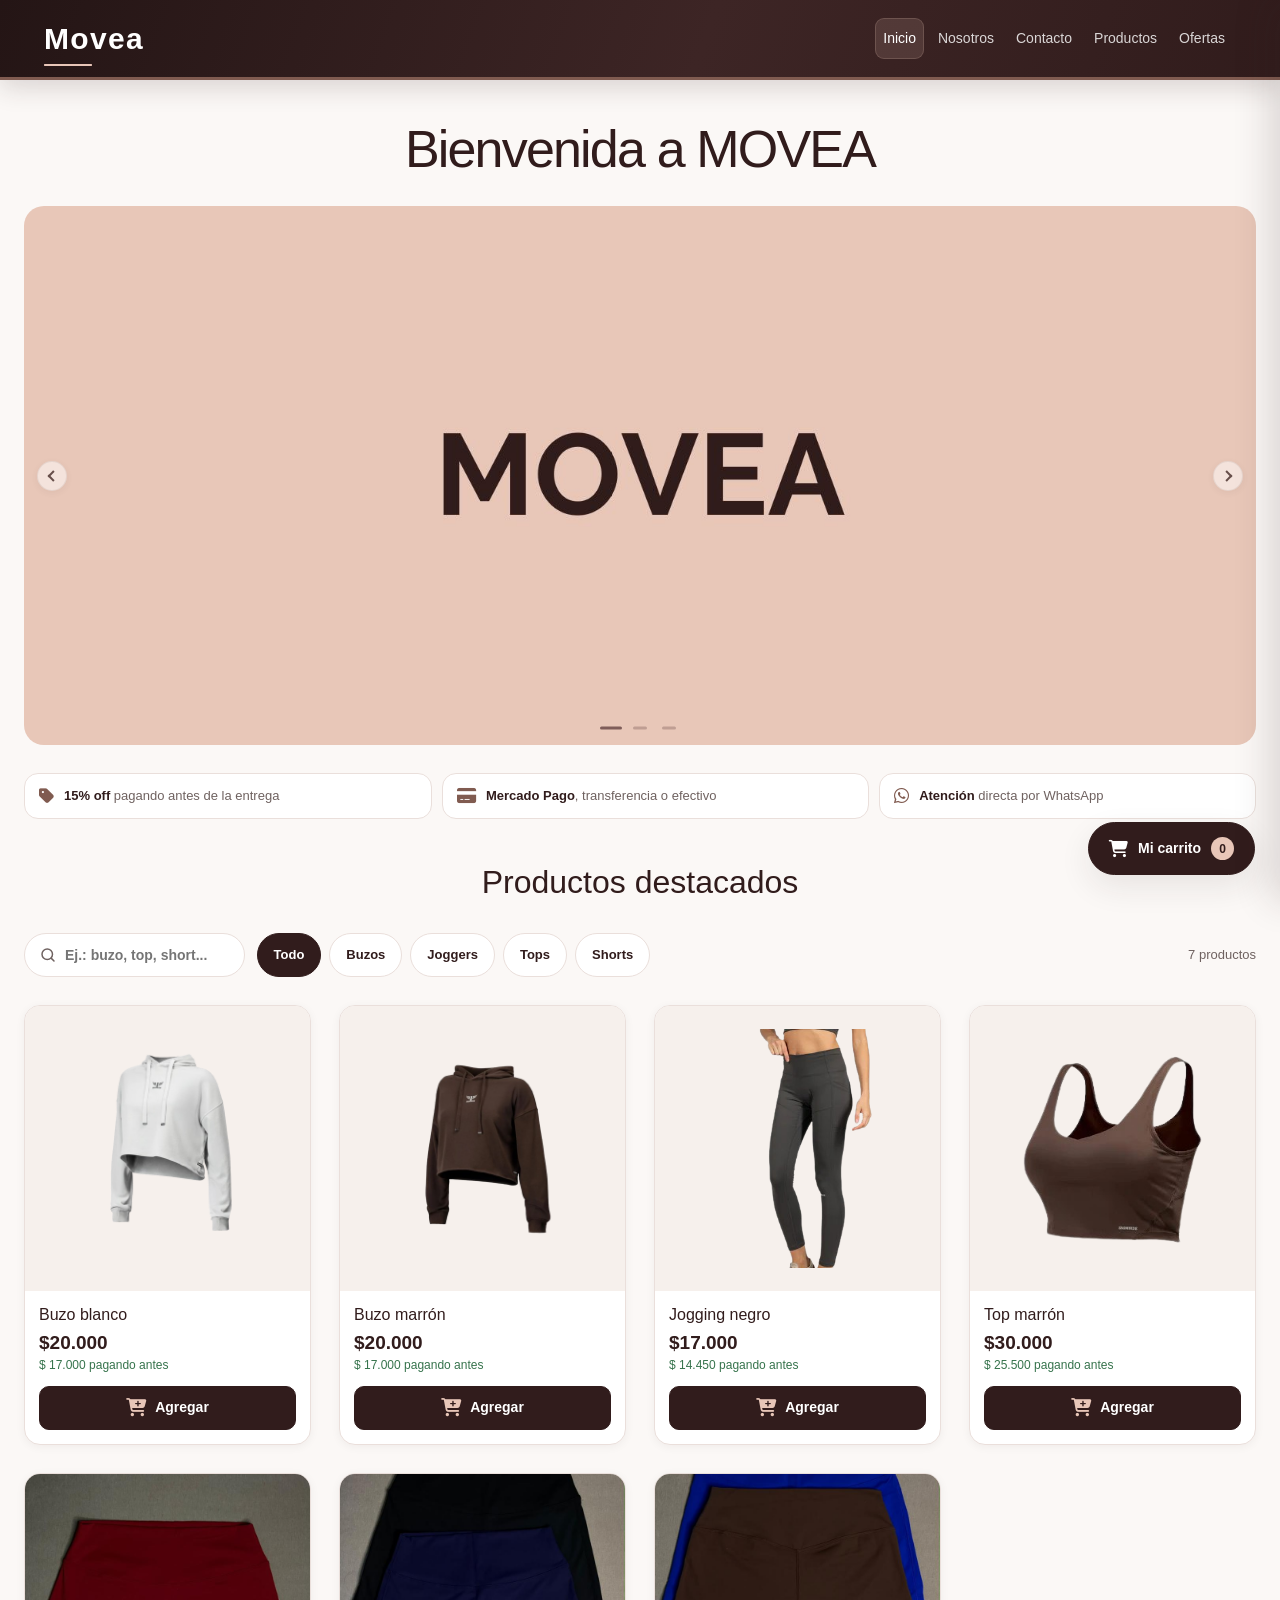
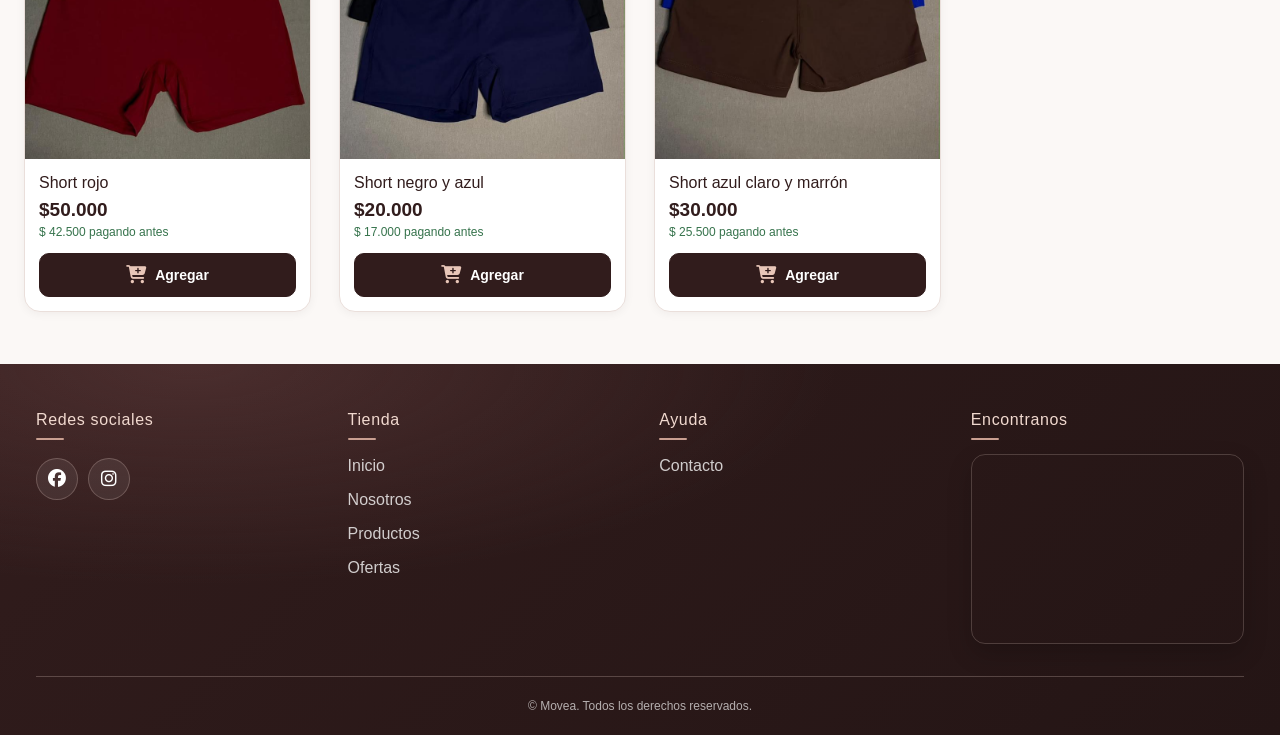
==== commit 2a3fe203: "Agrega talles, cuentas del negocio y refuerzos de seguridad - Selector de talle y color, teléfono y " ====
--- a/index.html
+++ b/index.html
@@ -3,18 +3,26 @@
 
 <head>
     <meta charset="UTF-8">
+    <meta http-equiv="Content-Security-Policy" content="default-src 'self'; script-src 'self' https://cdn.jsdelivr.net/npm/bootstrap@5.3.3/; style-src 'self' https://cdn.jsdelivr.net/npm/bootstrap@5.3.3/ https://cdnjs.cloudflare.com/ajax/libs/font-awesome/6.5.1/ https://fonts.googleapis.com; font-src https://cdnjs.cloudflare.com/ajax/libs/font-awesome/6.5.1/ https://fonts.gstatic.com; img-src 'self' data: https://bynttfvlwyplfovklzxa.supabase.co; connect-src 'self' https://bynttfvlwyplfovklzxa.supabase.co; frame-src https://www.google.com/maps/; object-src 'none'; base-uri 'self'; form-action 'self'">
+    <meta name="referrer" content="strict-origin-when-cross-origin">
     <meta name="viewport" content="width=device-width, initial-scale=1.0">
 
+    <meta name="theme-color" content="#311c1c">
+
+    <meta name="description" content="Ropa deportiva para mujeres: buzos, joggings, tops y shorts. Comprá online y coordiná tu pedido por WhatsApp.">
+
+    <link rel="icon" href="./img/favicon.svg" type="image/svg+xml">
+
     <title>Movea | Ropa deportiva</title>
 
     <!-- Bootstrap -->
-    <link href="https://cdn.jsdelivr.net/npm/bootstrap@5.3.3/dist/css/bootstrap.min.css" rel="stylesheet">
+    <link href="https://cdn.jsdelivr.net/npm/bootstrap@5.3.3/dist/css/bootstrap.min.css" integrity="sha384-QWTKZyjpPEjISv5WaRU9OFeRpok6YctnYmDr5pNlyT2bRjXh0JMhjY6hW+ALEwIH" crossorigin="anonymous" rel="stylesheet">
 
     <!-- Estilos de Movea -->
     <link rel="stylesheet" href="./styles/styles.css">
 
     <!-- Iconos -->
-    <link rel="stylesheet" href="https://cdnjs.cloudflare.com/ajax/libs/font-awesome/6.5.1/css/all.min.css">
+    <link rel="stylesheet" href="https://cdnjs.cloudflare.com/ajax/libs/font-awesome/6.5.1/css/all.min.css" integrity="sha384-t1nt8BQoYMLFN5p42tRAtuAAFQaCQODekUVeKKZrEnEyp4H2R0RHFz0KWpmj7i8g" crossorigin="anonymous">
 </head>
 
 <body>
@@ -130,21 +138,23 @@
                         <img
                             src="./img/banners/Banner_inicio.jpg"
                             class="d-block w-100"
-                            alt="Colección Movea de ropa deportiva">
+                            alt="Movea">
                     </div>
 
                     <div class="carousel-item">
                         <img
                             src="./img/banners/banner_descuento.jpg"
                             class="d-block w-100"
-                            alt="Top deportivo marrón">
+                            loading="lazy"
+                            alt="Hasta 25% off en productos seleccionados">
                     </div>
 
                     <div class="carousel-item">
                         <img
                             src="./img/banners/banner_ofertas.jpg"
                             class="d-block w-100"
-                            alt="Buzo deportivo blanco">
+                            loading="lazy"
+                            alt="20% off, 12 cuotas y envíos en 24 horas">
                     </div>
 
                 </div>
@@ -176,6 +186,28 @@
         </section>
 
 
+        <!-- BENEFICIOS -->
+
+        <ul class="store-benefits" aria-label="Beneficios de comprar en Movea">
+
+            <li>
+                <i class="fa-solid fa-tag" aria-hidden="true"></i>
+                <span><strong>15% off</strong> pagando antes de la entrega</span>
+            </li>
+
+            <li>
+                <i class="fa-solid fa-credit-card" aria-hidden="true"></i>
+                <span><strong>Mercado Pago</strong>, transferencia o efectivo</span>
+            </li>
+
+            <li>
+                <i class="fa-brands fa-whatsapp" aria-hidden="true"></i>
+                <span><strong>Atención</strong> directa por WhatsApp</span>
+            </li>
+
+        </ul>
+
+
         <!-- =========================
              PRODUCTOS
         ========================== -->
@@ -236,6 +268,8 @@
                 class="product_card"
                 data-category="buzos"
                 data-id="buzo-blanco"
+                data-sizes="S|M|L|XL"
+                data-colors="Blanco"
                 data-name="Buzo blanco"
                 data-price="20000">
 
@@ -272,6 +306,8 @@
                 class="product_card"
                 data-category="buzos"
                 data-id="buzo-marron"
+                data-sizes="S|M|L|XL"
+                data-colors="Marrón"
                 data-name="Buzo marrón"
                 data-price="20000">
 
@@ -308,6 +344,8 @@
                 class="product_card"
                 data-category="joggers"
                 data-id="joggin-negro"
+                data-sizes="S|M|L|XL"
+                data-colors="Negro"
                 data-name="Jogging negro"
                 data-price="17000">
 
@@ -344,6 +382,8 @@
                 class="product_card"
                 data-category="tops"
                 data-id="top-marron"
+                data-sizes="S|M|L|XL"
+                data-colors="Marrón"
                 data-name="Top marrón"
                 data-price="30000">
 
@@ -380,6 +420,8 @@
                 class="product_card"
                 data-category="shorts"
                 data-id="short-rojo"
+                data-sizes="S|M|L|XL"
+                data-colors="Rojo"
                 data-name="Short rojo"
                 data-price="50000">
 
@@ -416,6 +458,8 @@
                 class="product_card"
                 data-category="shorts"
                 data-id="short-negro-azul"
+                data-sizes="S|M|L|XL"
+                data-colors="Negro y azul"
                 data-name="Short negro y azul"
                 data-price="20000">
 
@@ -434,24 +478,7 @@
 
                 <div class="product-card__footer">
 
-                    <p class="product-card__price">">
-
-                <figure>
-                    <img
-                        src="./img/Img_portadas/Shorts_negro_y_azul.jpeg"
-                        alt="Short deportivo negro y azul">
-                </figure>
-
-                <h2>Short negro y azul</h2>
-
-                <p>
-                    Short deportivo versátil, pensado para
-                    acompañarte en tus actividades y entrenamientos.
-                </p>
-
-                <div class="product-card__footer">
-
-                    <p class="product-card__price">0.000</p>
+                    <p class="product-card__price">$20.000</p>
 
                     <button type="button" class="product-card__order">
                         <i class="fa-solid fa-cart-plus" aria-hidden="true"></i>
@@ -469,6 +496,8 @@
                 class="product_card"
                 data-category="shorts"
                 data-id="short-azul-marron"
+                data-sizes="S|M|L|XL"
+                data-colors="Azul claro y marrón"
                 data-name="Short azul claro y marrón"
                 data-price="30000">
 
@@ -632,20 +661,43 @@
         </div>
 
 
-        <!-- Detalles -->
+        <!-- Teléfono -->
         <div class="checkout-field">
 
+            <label for="customer-phone">
+                Teléfono / WhatsApp *
+            </label>
+
+            <input
+                type="tel"
+                id="customer-phone"
+                name="customerPhone"
+                placeholder="Ej.: 11 2345 6789"
+                pattern="[0-9+\-\(\) ]{8,20}"
+                title="Ingresá un número de teléfono válido"
+                maxlength="20"
+                inputmode="tel"
+                autocomplete="tel"
+                required>
+
+            <small>Con código de área, sin 0 ni 15.</small>
+
+        </div>
+
+
+        <!-- Aclaraciones -->
+        <div class="checkout-field">
+
             <label for="customer-details">
-                Detalles del pedido *
+                Aclaraciones (opcional)
             </label>
 
             <textarea
                 id="customer-details"
                 name="customerDetails"
-                rows="4"
+                rows="2"
                 maxlength="1000"
-                placeholder="Indicá talles, colores y cualquier aclaración. Si no necesitás aclaraciones, escribí: Sin detalles adicionales."
-                required></textarea>
+                placeholder="Ej.: dirección de entrega o cualquier otro detalle."></textarea>
 
         </div>
 
@@ -775,6 +827,47 @@
 
     </section>
 
+            <!-- Pedido enviado -->
+            <section id="order-done" class="order-done" tabindex="-1" hidden>
+
+                <i class="fa-solid fa-circle-check order-done__icon" aria-hidden="true"></i>
+
+                <h3>¡Ya casi está!</h3>
+
+                <p id="order-done-code" class="order-done__code" hidden></p>
+
+                <p>Revisá que el mensaje se haya enviado en WhatsApp.</p>
+
+                <div id="order-done-proof" class="payment-info" hidden>
+
+                    <strong>Enviá tu comprobante</strong>
+
+                    <p>
+                        Cuando hagas el pago, mandanos el comprobante por el mismo
+                        chat de WhatsApp. Tu pedido se confirma al verificarlo.
+                    </p>
+
+                    <div id="order-done-payment"></div>
+
+                </div>
+
+                <a
+                    id="order-done-whatsapp"
+                    class="checkout-submit"
+                    target="_blank"
+                    rel="noopener noreferrer">
+
+                    <i class="fa-brands fa-whatsapp" aria-hidden="true"></i>
+                    Abrir WhatsApp de nuevo
+
+                </a>
+
+                <button type="button" id="order-done-finish" class="cart-clear">
+                    Terminar y vaciar carrito
+                </button>
+
+            </section>
+
         </aside>
 
 
@@ -860,10 +953,7 @@
             <h2>Ayuda</h2>
 
             <ul class="ayuda_footer">
-
-                <li><a href="./index.html">Inicio</a></li>
-
-                <li><a href="./Pages/contacto.html">Contacto</a></li>
+<li><a href="./Pages/contacto.html">Contacto</a></li>
 
             </ul>
 
@@ -886,16 +976,91 @@
 
         <div class="linea"></div>
 
-        <p>Todos los derechos reservados</p>
+        <p>© Movea. Todos los derechos reservados.</p>
 
     </footer>
+
+
+    <!-- =========================
+         ELEGIR TALLE Y COLOR
+    ========================== -->
+
+    <dialog id="product-dialog" class="product-dialog" aria-labelledby="product-dialog-name">
+
+        <form id="product-dialog-form" novalidate>
+
+            <button
+                type="button"
+                id="product-dialog-close"
+                class="product-dialog__close"
+                aria-label="Cerrar">
+
+                <i class="fa-solid fa-xmark" aria-hidden="true"></i>
+
+            </button>
+
+            <img id="product-dialog-image" class="product-dialog__image" src="" alt="">
+
+            <h2 id="product-dialog-name"></h2>
+
+            <p id="product-dialog-price" class="product-dialog__price"></p>
+
+            <p id="product-dialog-description" class="product-dialog__description"></p>
+
+            <fieldset id="product-dialog-sizes" class="product-options">
+                <legend>Talle</legend>
+                <div class="product-options__list"></div>
+            </fieldset>
+
+            <fieldset id="product-dialog-colors" class="product-options">
+                <legend>Color</legend>
+                <div class="product-options__list"></div>
+            </fieldset>
+
+            <div class="product-quantity">
+
+                <span id="product-quantity-label">Cantidad</span>
+
+                <div role="group" aria-labelledby="product-quantity-label">
+
+                    <button type="button" id="product-quantity-less" aria-label="Disminuir cantidad">−</button>
+
+                    <span id="product-quantity-value" aria-live="polite">1</span>
+
+                    <button type="button" id="product-quantity-more" aria-label="Aumentar cantidad">+</button>
+
+                </div>
+
+            </div>
+
+            <p id="product-dialog-error" class="product-dialog__error" role="alert" hidden></p>
+
+            <button type="submit" class="product-card__order">
+                <i class="fa-solid fa-cart-plus" aria-hidden="true"></i>
+                Agregar al carrito
+            </button>
+
+        </form>
+
+    </dialog>
+
+
+    <!-- Aviso de producto agregado -->
+
+    <div id="cart-toast" class="cart-toast" role="status" hidden>
+
+        <span id="cart-toast-text"></span>
+
+        <button type="button" id="cart-toast-open">Ver carrito</button>
+
+    </div>
 
 
     <!-- =========================
          SCRIPTS
     ========================== -->
 
-    <script src="https://cdn.jsdelivr.net/npm/bootstrap@5.3.3/dist/js/bootstrap.bundle.min.js"></script>
+    <script src="https://cdn.jsdelivr.net/npm/bootstrap@5.3.3/dist/js/bootstrap.bundle.min.js" integrity="sha384-YvpcrYf0tY3lHB60NNkmXc5s9fDVZLESaAA55NDzOxhy9GkcIdslK1eN7N6jIeHz" crossorigin="anonymous"></script>
 
     <!-- Productos del panel -->
     <script src="./scripts/supabase-config.js"></script>
--- a/styles/styles.css
+++ b/styles/styles.css
@@ -1075,11 +1075,11 @@
     }
 
     .product-card__order {
-        min-height: 42px;
+        min-height: 44px;
         gap: 6px;
         padding: 8px 6px;
         border-radius: 10px;
-        font-size: 11px;
+        font-size: 13px;
     }
 
     .movea-carousel .carousel-inner {
@@ -1206,10 +1206,14 @@
 .movea-carousel--hero .carousel-inner {
     overflow: hidden;
     padding: 0;
-}
+    border-radius: clamp(12px, 2vw, 20px);
+}
+
+/* Los banners tienen texto: se muestran enteros, sin recortar */
 
 .movea-carousel--hero .carousel-item img {
-    height: clamp(280px, 42vw, 600px);
+    height: auto;
+    aspect-ratio: 16 / 7;
     object-fit: cover;
 }
 
@@ -1249,11 +1253,11 @@
 
 @media (max-width: 639px) {
     .movea-carousel--hero {
-        margin-bottom: 22px;
+        margin-bottom: 26px;
     }
 
     .movea-carousel--hero .carousel-indicators {
-        bottom: 8px;
+        bottom: -24px;
     }
 
     .movea-carousel--hero .carousel-control-prev,
@@ -1322,10 +1326,11 @@
     display: grid;
     place-items: center;
 
-    width: 23px;
+    min-width: 23px;
+    padding: 0 5px;
     height: 23px;
 
-    border-radius: 50%;
+    border-radius: 999px;
 
     background: var(--movea-rose);
     color: var(--movea-ink);
@@ -1413,8 +1418,8 @@
     display: grid;
     place-items: center;
 
-    width: 38px;
-    height: 38px;
+    width: 44px;
+    height: 44px;
 
     border: 0;
     border-radius: 50%;
@@ -1489,8 +1494,8 @@
     display: grid;
     place-items: center;
 
-    min-width: 30px;
-    height: 30px;
+    min-width: 40px;
+    height: 40px;
 
     padding: 0 8px;
 
@@ -1688,6 +1693,7 @@
     display: inline-flex;
     align-items: center;
     gap: 8px;
+    min-height: 44px;
     padding: 8px 0;
     border: 0;
     background: transparent;
@@ -1789,13 +1795,13 @@
 
 .payment-discount {
     color: #36734c;
-    font-size: 11px;
+    font-size: 12px;
     line-height: 1.5;
 }
 
 .payment-no-discount {
     color: var(--movea-muted);
-    font-size: 11px;
+    font-size: 12px;
 }
 
 .payment-info {
@@ -1920,7 +1926,7 @@
     margin: 12px 0 5px;
     color: var(--movea-muted);
     text-align: center;
-    font-size: 10px;
+    font-size: 12px;
     line-height: 1.6;
 }
 
@@ -1943,3 +1949,695 @@
         padding: 12px;
     }
 }
+
+
+/* =====================================
+   MOVEA - ELEGIR TALLE Y COLOR
+===================================== */
+
+.product_card figure,
+.product_card h2 {
+    cursor: pointer;
+}
+
+.product-dialog {
+    width: min(100% - 32px, 460px);
+    max-height: 90dvh;
+    padding: 0;
+    overflow-y: auto;
+    border: 0;
+    border-radius: 20px;
+    background: var(--movea-paper);
+    box-shadow: var(--movea-shadow);
+}
+
+.product-dialog::backdrop {
+    background: rgba(0, 0, 0, 0.48);
+}
+
+.product-dialog form {
+    position: relative;
+    display: grid;
+    gap: 12px;
+    padding: 20px;
+}
+
+.product-dialog__close {
+    position: absolute;
+    top: 14px;
+    right: 14px;
+    display: grid;
+    place-items: center;
+    width: 44px;
+    height: 44px;
+    border: 0;
+    border-radius: 50%;
+    background: #f0e6e1;
+    color: var(--movea-ink);
+    font-size: 20px;
+}
+
+.product-dialog__image {
+    width: 100%;
+    height: clamp(170px, 30dvh, 280px);
+    padding: 10px;
+    border-radius: 14px;
+    background: linear-gradient(145deg, #f8f2ef, #fbf8f6 70%);
+    object-fit: contain;
+}
+
+.product-dialog h2 {
+    margin: 0;
+    padding-right: 8px;
+    color: var(--movea-ink);
+    font-size: 22px;
+}
+
+.product-dialog__price {
+    margin: 0;
+    color: var(--movea-ink);
+    font-family: 'Rubik', sans-serif;
+    font-size: 22px;
+    font-weight: 600;
+}
+
+.product-dialog__description {
+    margin: 0;
+    color: var(--movea-muted);
+    font-size: 14px;
+    line-height: 1.6;
+}
+
+.product-options {
+    min-width: 0;
+    margin: 0;
+    padding: 0;
+    border: 0;
+}
+
+.product-options legend,
+.product-quantity > span {
+    margin-bottom: 8px;
+    color: var(--movea-ink);
+    font-size: 13px;
+    font-weight: 600;
+}
+
+.product-options__list {
+    display: flex;
+    flex-wrap: wrap;
+    gap: 8px;
+}
+
+.product-options__list label {
+    position: relative;
+    margin: 0;
+    cursor: pointer;
+}
+
+.product-options__list input {
+    position: absolute;
+    opacity: 0;
+}
+
+.product-options__list span {
+    display: grid;
+    place-items: center;
+    min-width: 48px;
+    min-height: 44px;
+    padding: 8px 14px;
+    border: 1px solid #d9c8c1;
+    border-radius: 10px;
+    background: #fff;
+    color: var(--movea-ink);
+    font-size: 14px;
+    font-weight: 600;
+    transition: background 180ms ease, border-color 180ms ease, color 180ms ease;
+}
+
+.product-options__list input:checked + span {
+    border-color: var(--movea-ink);
+    background: var(--movea-ink);
+    color: #fff;
+}
+
+.product-options__list input:focus-visible + span {
+    outline: 3px solid #805b50;
+    outline-offset: 2px;
+}
+
+.product-quantity {
+    display: flex;
+    align-items: center;
+    justify-content: space-between;
+    gap: 12px;
+}
+
+.product-quantity > span {
+    margin: 0;
+}
+
+.product-quantity div {
+    display: flex;
+    align-items: center;
+    gap: 8px;
+}
+
+.product-quantity button {
+    display: grid;
+    place-items: center;
+    width: 44px;
+    height: 44px;
+    border: 1px solid var(--movea-border);
+    border-radius: 10px;
+    background: #fff;
+    color: var(--movea-ink);
+    font-size: 18px;
+}
+
+.product-quantity button:disabled {
+    cursor: not-allowed;
+    opacity: 0.4;
+}
+
+.product-quantity div span {
+    min-width: 28px;
+    color: var(--movea-ink);
+    text-align: center;
+    font-weight: 600;
+}
+
+.product-dialog__error {
+    margin: 0;
+    padding: 9px 12px;
+    border-radius: 10px;
+    background: #fbeeee;
+    color: #a33b3b;
+    font-size: 13px;
+}
+
+
+/* Aviso de producto agregado */
+
+.cart-toast {
+    position: fixed;
+    right: 16px;
+    bottom: 84px;
+    left: 16px;
+    z-index: 1000;
+    display: flex;
+    align-items: center;
+    justify-content: space-between;
+    gap: 12px;
+    max-width: 420px;
+    margin: 0 auto;
+    padding: 8px 8px 8px 16px;
+    border-radius: 14px;
+    background: var(--movea-ink);
+    box-shadow: var(--movea-shadow);
+    color: #fff;
+    font-size: 13px;
+    line-height: 1.4;
+}
+
+.cart-toast button {
+    flex: 0 0 auto;
+    min-height: 44px;
+    padding: 6px 12px;
+    border: 0;
+    border-radius: 10px;
+    background: var(--movea-rose);
+    color: var(--movea-ink);
+    font-weight: 600;
+}
+
+
+/* Pedido enviado */
+
+.order-done {
+    display: grid;
+    flex: 1;
+    align-content: start;
+    gap: 12px;
+    min-height: 0;
+    overflow-y: auto;
+    padding-top: 28px;
+    text-align: center;
+    outline: none;
+}
+
+.order-done__icon {
+    color: #36734c;
+    font-size: 46px;
+}
+
+.order-done h3 {
+    margin: 0;
+    color: var(--movea-ink);
+    font-size: 24px;
+}
+
+.order-done p {
+    margin: 0;
+}
+
+.order-done > p {
+    color: var(--movea-muted);
+    font-size: 14px;
+    line-height: 1.6;
+}
+
+.order-done .order-done__code {
+    color: var(--movea-ink);
+    font-family: 'Rubik', sans-serif;
+    font-size: 17px;
+    font-weight: 600;
+    letter-spacing: 0.04em;
+}
+
+.order-done .payment-info {
+    margin: 4px 0;
+    text-align: left;
+}
+
+#order-done-payment {
+    display: grid;
+    gap: 9px;
+}
+
+.order-done .checkout-submit {
+    margin-top: 0;
+    text-decoration: none;
+}
+
+.order-done .cart-clear {
+    margin-top: 0;
+}
+
+.payment-copy {
+    min-height: 44px;
+    padding: 8px 12px;
+    border: 1px solid #b99a8d;
+    border-radius: 8px;
+    background: transparent;
+    color: var(--movea-ink);
+    font-size: 13px;
+    font-weight: 600;
+}
+
+.checkout-field small {
+    color: var(--movea-muted);
+    font-size: 12px;
+}
+
+
+/* =====================================
+   MOVEA - AJUSTES PARA CELULAR
+===================================== */
+
+@media (max-width: 639px) {
+    /* Que el botón flotante no tape el pie de página */
+
+    footer {
+        padding-bottom: 84px;
+    }
+
+    .product-dialog {
+        width: 100%;
+        max-width: none;
+        max-height: 92dvh;
+        margin: auto 0 0;
+        border-radius: 20px 20px 0 0;
+    }
+
+    .product-dialog form {
+        padding: 16px;
+    }
+}
+
+/* En iOS, un campo de menos de 16px hace zoom al tocarlo */
+
+@media (max-width: 767px) {
+    .checkout-field input,
+    .checkout-field textarea,
+    .product-filters input,
+    .product-filters select {
+        font-size: 16px;
+    }
+}
+
+@media (hover: none) {
+    .product_card:hover {
+        transform: none;
+    }
+}
+
+
+/* =====================================
+   MOVEA - PRESENTACIÓN DE LA TIENDA
+===================================== */
+
+/* Encabezado fijo */
+
+.site-header {
+    position: sticky;
+    top: 0;
+    z-index: 900;
+}
+
+
+/* Beneficios */
+
+.store-benefits {
+    display: flex;
+    grid-column: 1 / -1;
+    gap: 10px;
+    margin: 0;
+    padding: 0 0 4px;
+    overflow-x: auto;
+    list-style: none;
+    scrollbar-width: none;
+}
+
+.store-benefits li {
+    display: flex;
+    flex: 1 0 auto;
+    align-items: center;
+    gap: 10px;
+    padding: 12px 14px;
+    border: 1px solid var(--movea-border);
+    border-radius: 14px;
+    background: var(--movea-surface);
+    color: var(--movea-muted);
+    font-size: 13px;
+}
+
+.store-benefits strong {
+    color: var(--movea-ink);
+    font-weight: 600;
+}
+
+.store-benefits i,
+.store-benefits .fa-whatsapp {
+    color: #805b50;
+    font-size: 17px;
+}
+
+
+/* Filtros */
+
+.product-filters {
+    display: flex;
+    flex-wrap: wrap;
+    gap: 12px;
+    align-items: center;
+    padding: 0;
+    border: 0;
+    background: transparent;
+}
+
+.product-filters label {
+    flex: 1 1 220px;
+    position: relative;
+}
+
+.product-filters label:has(select) {
+    display: none;
+}
+
+.product-filters label span {
+    position: absolute;
+    width: 1px;
+    height: 1px;
+    overflow: hidden;
+    clip-path: inset(50%);
+    white-space: nowrap;
+}
+
+.product-filters input {
+    padding-left: 40px;
+    border-color: var(--movea-border);
+    border-radius: 999px;
+    background: var(--movea-surface) url("data:image/svg+xml,%3Csvg xmlns='http://www.w3.org/2000/svg' viewBox='0 0 24 24' fill='none' stroke='%236f6260' stroke-width='2' stroke-linecap='round'%3E%3Ccircle cx='11' cy='11' r='7'/%3E%3Cpath d='m20 20-3.5-3.5'/%3E%3C/svg%3E") no-repeat 14px center / 18px;
+}
+
+.product-chips {
+    display: flex;
+    flex: 999 1 auto;
+    gap: 8px;
+    max-width: 100%;
+    overflow-x: auto;
+    scrollbar-width: none;
+}
+
+.product-chips button {
+    flex: 0 0 auto;
+    min-height: 44px;
+    padding: 8px 16px;
+    border: 1px solid var(--movea-border);
+    border-radius: 999px;
+    background: var(--movea-surface);
+    color: var(--movea-ink);
+    font-size: 13px;
+    font-weight: 600;
+    transition: background-color 180ms ease, color 180ms ease;
+}
+
+.product-chips button[aria-pressed="true"] {
+    border-color: var(--movea-ink);
+    background: var(--movea-ink);
+    color: #fff;
+}
+
+.product-chips button:focus-visible {
+    outline: 3px solid #805b50;
+    outline-offset: 2px;
+}
+
+.product-filter__count {
+    flex: 0 0 auto;
+    padding-bottom: 0;
+}
+
+
+/* Tarjetas de producto */
+
+.product_card {
+    position: relative;
+    padding: 0;
+    overflow: hidden;
+    border-radius: 16px;
+    box-shadow: 0 2px 10px rgba(49, 28, 28, 0.05);
+    text-align: left;
+}
+
+.product_card:hover,
+.product_card:focus-visible {
+    box-shadow: 0 10px 26px rgba(49, 28, 28, 0.1);
+    transform: none;
+}
+
+.product_card:active {
+    box-shadow: 0 2px 10px rgba(49, 28, 28, 0.05);
+    transform: none;
+}
+
+.product_card figure {
+    position: relative;
+    margin: 0;
+    aspect-ratio: 1 / 1;
+    border-radius: 0;
+    background: #f6f0ec;
+}
+
+.product_card img {
+    position: absolute;
+    inset: 0;
+    width: 100%;
+    height: 100%;
+    padding: 0;
+    object-fit: cover;
+    object-position: center 68%;
+    transition: transform 300ms ease;
+}
+
+/* Los PNG son recortes sobre fondo liso: no se recortan */
+
+.product_card img[src$=".png"] {
+    padding: 8%;
+    object-fit: contain;
+    object-position: center;
+}
+
+.product_card:hover img {
+    transform: scale(1.03);
+}
+
+.product_card h2 {
+    margin: 14px 14px 0;
+    font-size: 16px;
+    font-weight: 500;
+    line-height: 1.3;
+}
+
+/* La descripción completa está al abrir el producto */
+
+.product_card > p {
+    display: none;
+}
+
+.product_card > span:not(.offer-label) {
+    margin: 6px 14px 14px;
+    color: var(--movea-ink);
+    font-size: 19px;
+}
+
+.product-card__footer {
+    gap: 2px;
+    margin: auto 14px 14px;
+    padding-top: 6px;
+}
+
+.product_card .product-card__price {
+    font-size: 19px;
+}
+
+.product_card .product-card__prepaid {
+    flex: none;
+    margin: 0 0 10px;
+    color: #36734c;
+    font-size: 12px;
+    font-weight: 500;
+    line-height: 1.4;
+}
+
+.product_card .product-card__price:last-of-type:not(:has(+ .product-card__prepaid)) {
+    margin-bottom: 10px;
+}
+
+.product-card__order {
+    min-height: 44px;
+    border-radius: 10px;
+    background: var(--movea-ink);
+}
+
+.product-card__order:hover {
+    background: var(--movea-ink-soft);
+    transform: none;
+}
+
+.product_card > .offer-label {
+    position: absolute;
+    top: 12px;
+    left: 12px;
+    z-index: 1;
+    margin: 0;
+    padding: 4px 10px;
+    background: var(--movea-ink);
+    color: #fff;
+    font-size: 11px;
+}
+
+
+/* Contacto y pie de página en celular */
+
+@media (max-width: 639px) {
+    .product_card h2 {
+        margin: 10px 10px 0;
+        font-size: 14px;
+    }
+
+    .product_card > span:not(.offer-label) {
+        margin: 4px 10px 10px;
+        font-size: 17px;
+    }
+
+    .product-card__footer {
+        margin: auto 10px 10px;
+    }
+
+    .product_card .product-card__price {
+        font-size: 17px;
+    }
+
+    .product_card img[src$=".png"] {
+        padding: 8%;
+    }
+
+    .product-card__order {
+        font-size: 13px;
+    }
+
+    .contacto-card {
+        display: grid;
+        flex: none;
+        grid-template-columns: 44px minmax(0, 1fr);
+        justify-items: start;
+        gap: 2px 14px;
+        min-height: 0;
+        padding: 16px;
+        text-align: left;
+    }
+
+    .contacto-card > i {
+        grid-row: 1 / span 3;
+        align-self: center;
+        justify-self: center;
+        font-size: 34px;
+    }
+
+    .contacto-card h2 {
+        font-size: 17px;
+    }
+
+    .contacto-card .contacto-accion {
+        margin-top: 2px;
+    }
+
+    footer {
+        grid-template-areas:
+            "tienda ayuda"
+            "redes redes"
+            "mapa mapa"
+            "linea linea"
+            "derechos derechos";
+        grid-template-columns: repeat(2, minmax(0, 1fr));
+        justify-items: start;
+        gap: 24px 16px;
+    }
+
+    .redes_footer,
+    .tienda_links_footer,
+    .ayuda_link_footer {
+        align-items: flex-start;
+        text-align: left;
+    }
+
+    footer h2::after {
+        margin-left: 0;
+    }
+
+    .tienda_footer,
+    .ayuda_footer {
+        align-items: flex-start;
+        text-align: left;
+    }
+
+    .tienda_footer a,
+    .ayuda_footer a {
+        display: inline-block;
+        padding: 4px 0;
+    }
+
+    .ubicacion_footer {
+        width: 100%;
+        justify-self: stretch;
+        text-align: left;
+    }
+}
+
+@media (prefers-reduced-motion: reduce) {
+    .product_card:hover img {
+        transform: none;
+    }
+}
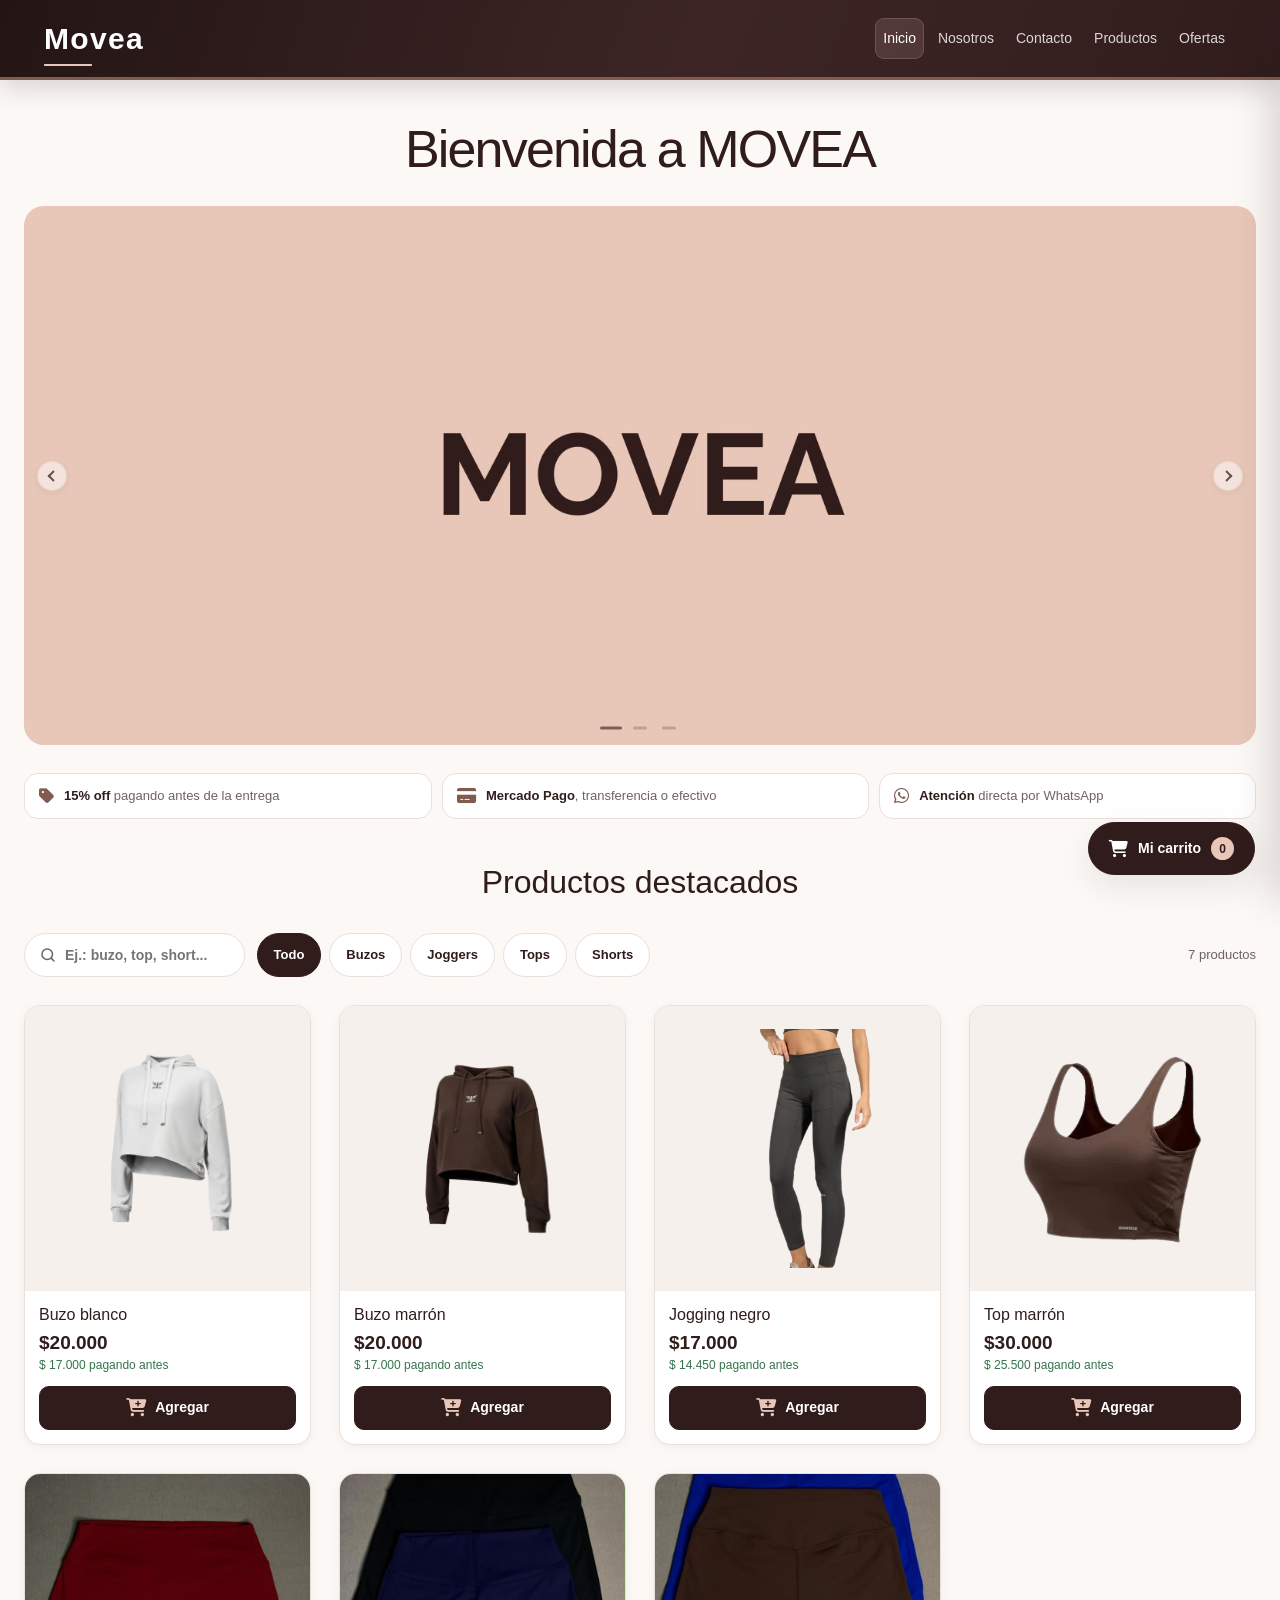
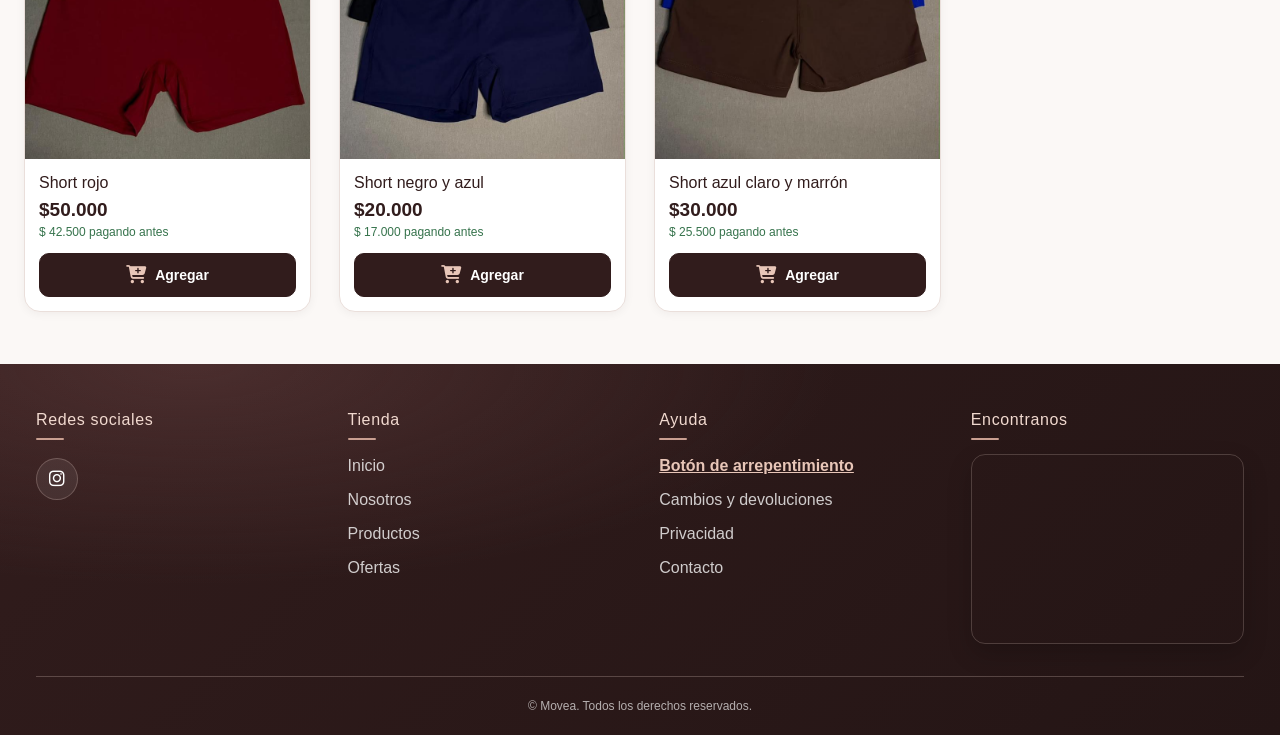
==== commit 02968881: "Agrega stock, entrega, banners, ofertas y páginas legales - Stock por talle y color, reservado al cr" ====
--- a/index.html
+++ b/index.html
@@ -6,6 +6,13 @@
     <meta http-equiv="Content-Security-Policy" content="default-src 'self'; script-src 'self' https://cdn.jsdelivr.net/npm/bootstrap@5.3.3/; style-src 'self' https://cdn.jsdelivr.net/npm/bootstrap@5.3.3/ https://cdnjs.cloudflare.com/ajax/libs/font-awesome/6.5.1/ https://fonts.googleapis.com; font-src https://cdnjs.cloudflare.com/ajax/libs/font-awesome/6.5.1/ https://fonts.gstatic.com; img-src 'self' data: https://bynttfvlwyplfovklzxa.supabase.co; connect-src 'self' https://bynttfvlwyplfovklzxa.supabase.co; frame-src https://www.google.com/maps/; object-src 'none'; base-uri 'self'; form-action 'self'">
     <meta name="referrer" content="strict-origin-when-cross-origin">
     <meta name="viewport" content="width=device-width, initial-scale=1.0">
+
+    <meta property="og:type" content="website">
+    <meta property="og:site_name" content="Movea">
+    <meta property="og:title" content="Movea | Ropa deportiva">
+    <meta property="og:description" content="Ropa deportiva para mujeres: buzos, joggings, tops y shorts.">
+    <meta property="og:image" content="https://ayustizz.github.io/ecommerce-movea/img/banners/Banner_inicio.jpg">
+    <meta property="og:url" content="https://ayustizz.github.io/ecommerce-movea/">
 
     <meta name="theme-color" content="#311c1c">
 
@@ -685,6 +692,73 @@
         </div>
 
 
+        <!-- Entrega -->
+        <fieldset class="checkout-payment">
+
+            <legend>¿Cómo querés recibirlo?</legend>
+
+            <label class="payment-option">
+
+                <input
+                    type="radio"
+                    name="deliveryMethod"
+                    value="encuentro"
+                    required>
+
+                <span class="payment-option-content">
+
+                    <strong>Punto de encuentro</strong>
+
+                    <span class="payment-no-discount">
+                        Coordinamos el lugar con vos
+                    </span>
+
+                </span>
+
+            </label>
+
+
+            <label class="payment-option">
+
+                <input
+                    type="radio"
+                    name="deliveryMethod"
+                    value="uber">
+
+                <span class="payment-option-content">
+
+                    <strong>Envío por Uber</strong>
+
+                    <span class="payment-no-discount">
+                        Coordinamos el envío y su costo con vos
+                    </span>
+
+                </span>
+
+            </label>
+
+        </fieldset>
+
+
+        <div class="checkout-field">
+
+            <label id="delivery-zone-label" for="delivery-zone">
+                Tu zona o barrio *
+            </label>
+
+            <input
+                type="text"
+                id="delivery-zone"
+                name="deliveryZone"
+                placeholder="Ej.: Tortuguitas"
+                minlength="2"
+                maxlength="200"
+                autocomplete="address-level2"
+                required>
+
+        </div>
+
+
         <!-- Aclaraciones -->
         <div class="checkout-field">
 
@@ -697,7 +771,7 @@
                 name="customerDetails"
                 rows="2"
                 maxlength="1000"
-                placeholder="Ej.: dirección de entrega o cualquier otro detalle."></textarea>
+                placeholder="Ej.: horarios en los que podés recibirlo."></textarea>
 
         </div>
 
@@ -808,13 +882,15 @@
         </div>
 
 
+        <p id="checkout-error" class="checkout-error" role="alert" hidden></p>
+
         <button
             type="submit"
             id="checkout-submit"
             class="checkout-submit">
 
             <i class="fa-brands fa-whatsapp" aria-hidden="true"></i>
-            Enviar pedido por WhatsApp
+            <span id="checkout-submit-text">Enviar pedido por WhatsApp</span>
 
         </button>
 
@@ -832,24 +908,11 @@
 
                 <i class="fa-solid fa-circle-check order-done__icon" aria-hidden="true"></i>
 
-                <h3>¡Ya casi está!</h3>
+                <h3>¡Último paso!</h3>
 
                 <p id="order-done-code" class="order-done__code" hidden></p>
 
-                <p>Revisá que el mensaje se haya enviado en WhatsApp.</p>
-
-                <div id="order-done-proof" class="payment-info" hidden>
-
-                    <strong>Enviá tu comprobante</strong>
-
-                    <p>
-                        Cuando hagas el pago, mandanos el comprobante por el mismo
-                        chat de WhatsApp. Tu pedido se confirma al verificarlo.
-                    </p>
-
-                    <div id="order-done-payment"></div>
-
-                </div>
+                <p>Envianos el mensaje por WhatsApp para confirmar tu pedido y coordinar la entrega.</p>
 
                 <a
                     id="order-done-whatsapp"
@@ -858,9 +921,22 @@
                     rel="noopener noreferrer">
 
                     <i class="fa-brands fa-whatsapp" aria-hidden="true"></i>
-                    Abrir WhatsApp de nuevo
+                    Enviar pedido por WhatsApp
 
                 </a>
+
+                <div id="order-done-proof" class="payment-info" hidden>
+
+                    <strong>Enviá tu comprobante</strong>
+
+                    <p>
+                        Cuando hagas el pago, mandanos el comprobante por el mismo
+                        chat de WhatsApp. Tu pedido se confirma al verificarlo.
+                    </p>
+
+                    <div id="order-done-payment"></div>
+
+                </div>
 
                 <button type="button" id="order-done-finish" class="cart-clear">
                     Terminar y vaciar carrito
@@ -904,17 +980,7 @@
 
             <div class="link_redes">
 
-                <a
-                    href="https://www.facebook.com/movea_fit/"
-                    target="_blank"
-                    rel="noopener noreferrer"
-                    aria-label="Movea en Facebook">
-
-                    <i class="fa-brands fa-facebook" aria-hidden="true"></i>
-
-                </a>
-
-                <a
+<a
                     href="https://www.instagram.com/moveafitt/"
                     target="_blank"
                     rel="noopener noreferrer"
@@ -953,7 +1019,15 @@
             <h2>Ayuda</h2>
 
             <ul class="ayuda_footer">
-<li><a href="./Pages/contacto.html">Contacto</a></li>
+
+                <li><a class="footer-regret" href="./Pages/arrepentimiento.html">Botón de arrepentimiento</a></li>
+
+                <li><a href="./Pages/cambios.html">Cambios y devoluciones</a></li>
+
+                <li><a href="./Pages/privacidad.html">Privacidad</a></li>
+
+                <li><a href="./Pages/contacto.html">Contacto</a></li>
+
 
             </ul>
 
@@ -1017,6 +1091,8 @@
                 <div class="product-options__list"></div>
             </fieldset>
 
+            <p id="product-dialog-stock" class="product-dialog__stock" hidden></p>
+
             <div class="product-quantity">
 
                 <span id="product-quantity-label">Cantidad</span>
@@ -1062,8 +1138,9 @@
 
     <script src="https://cdn.jsdelivr.net/npm/bootstrap@5.3.3/dist/js/bootstrap.bundle.min.js" integrity="sha384-YvpcrYf0tY3lHB60NNkmXc5s9fDVZLESaAA55NDzOxhy9GkcIdslK1eN7N6jIeHz" crossorigin="anonymous"></script>
 
-    <!-- Productos del panel -->
+    <!-- Productos y banners del panel -->
     <script src="./scripts/supabase-config.js"></script>
+    <script src="./scripts/banners.js"></script>
     <script src="./scripts/catalogo.js"></script>
 
     <!-- Filtros existentes -->
--- a/styles/styles.css
+++ b/styles/styles.css
@@ -2641,3 +2641,235 @@
         transform: none;
     }
 }
+
+
+/* =====================================
+   MOVEA - PAGO CON MERCADO PAGO
+===================================== */
+
+.checkout-error {
+    margin: 14px 0 0;
+    padding: 10px 12px;
+    border-radius: 10px;
+    background: #fbeeee;
+    color: #a33b3b;
+    font-size: 13px;
+    line-height: 1.5;
+}
+
+.checkout-submit:disabled {
+    cursor: wait;
+    opacity: 0.65;
+    transform: none;
+}
+
+main > .pago-card {
+    grid-column: 1 / -1;
+}
+
+.pago-card {
+    display: grid;
+    gap: 14px;
+    width: min(100%, 460px);
+    margin: clamp(16px, 6vw, 56px) auto;
+    padding: clamp(24px, 5vw, 36px);
+    border: 1px solid var(--movea-border);
+    border-radius: 20px;
+    background: var(--movea-surface);
+    box-shadow: var(--movea-shadow);
+    text-align: center;
+}
+
+.pago-card h1 {
+    font-size: clamp(24px, 6vw, 30px);
+}
+
+.pago-card p {
+    margin: 0;
+    color: var(--movea-muted);
+    line-height: 1.6;
+}
+
+.pago-card .pago-codigo {
+    color: var(--movea-ink);
+    font-family: 'Rubik', sans-serif;
+    font-weight: 600;
+    letter-spacing: 0.04em;
+}
+
+.pago-icono {
+    color: #36734c;
+    font-size: 50px;
+}
+
+.pago-icono--error {
+    color: #a33b3b;
+}
+
+.pago-card .checkout-submit {
+    margin-top: 6px;
+    text-decoration: none;
+}
+
+.pago-volver {
+    display: grid;
+    place-items: center;
+    min-height: 44px;
+    color: #704747;
+    font-size: 14px;
+    font-weight: 600;
+}
+
+
+/* =====================================
+   MOVEA - STOCK Y OFERTAS
+===================================== */
+
+.product_card.is-sold-out figure,
+.product_card.is-sold-out h2 {
+    cursor: default;
+}
+
+.product_card.is-sold-out img {
+    opacity: 0.45;
+}
+
+.product_card.is-sold-out:hover img {
+    transform: none;
+}
+
+.product-card__order:disabled {
+    border-color: #eee5e1;
+    background: #eee5e1;
+    color: var(--movea-muted);
+    cursor: not-allowed;
+}
+
+.product-card__compare {
+    color: var(--movea-muted);
+    font-size: 13px;
+}
+
+.product-options__list input:disabled + span {
+    border-color: #eee5e1;
+    background: #f6f0ec;
+    color: #b5aaa7;
+    text-decoration: line-through;
+    cursor: not-allowed;
+}
+
+.product-dialog__stock {
+    margin: 0;
+    color: #946b25;
+    font-size: 13px;
+    font-weight: 600;
+}
+
+.movea-carousel.is-single .carousel-control-prev,
+.movea-carousel.is-single .carousel-control-next,
+.movea-carousel.is-single .carousel-indicators {
+    display: none;
+}
+
+
+/* =====================================
+   MOVEA - CONTACTO
+===================================== */
+
+.contacto-faq {
+    display: grid;
+    grid-column: 1 / -1;
+    gap: 10px;
+    width: min(100%, 760px);
+    margin: 8px auto 12px;
+}
+
+.contacto-faq h2 {
+    margin: 0 0 6px;
+    color: var(--movea-ink);
+    text-align: center;
+    font-size: clamp(22px, 4vw, 28px);
+}
+
+.contacto-faq details {
+    border: 1px solid var(--movea-border);
+    border-radius: 14px;
+    background: var(--movea-surface);
+}
+
+.contacto-faq summary {
+    min-height: 48px;
+    padding: 13px 16px;
+    color: var(--movea-ink);
+    font-family: 'Rubik', sans-serif;
+    font-size: 15px;
+    cursor: pointer;
+}
+
+.contacto-faq p {
+    margin: 0;
+    padding: 0 16px 14px;
+    color: var(--movea-muted);
+    font-size: 14px;
+    line-height: 1.6;
+}
+
+.contacto-card--main {
+    border-color: #c9e8d4;
+}
+
+
+/* =====================================
+   MOVEA - PÁGINAS LEGALES
+===================================== */
+
+main > .legal-page {
+    grid-column: 1 / -1;
+}
+
+.legal-page {
+    width: min(100%, 760px);
+    margin: 0 auto;
+    padding: clamp(20px, 4vw, 40px);
+    border: 1px solid var(--movea-border);
+    border-radius: 20px;
+    background: var(--movea-surface);
+}
+
+.legal-page h1 {
+    margin-bottom: 20px;
+    font-size: clamp(28px, 5vw, 38px);
+    text-align: left;
+}
+
+.legal-page h2 {
+    margin: 24px 0 8px;
+    color: var(--movea-ink);
+    font-size: 19px;
+}
+
+.legal-page p {
+    color: #514745;
+    font-size: 15px;
+    line-height: 1.7;
+}
+
+.legal-page a {
+    color: #704747;
+}
+
+.legal-form {
+    margin: 20px 0;
+}
+
+.legal-page .legal-note {
+    margin: 0;
+    color: var(--movea-muted);
+    font-size: 13px;
+}
+
+footer .footer-regret {
+    color: #e8c6b8;
+    font-weight: 600;
+    text-decoration: underline;
+}
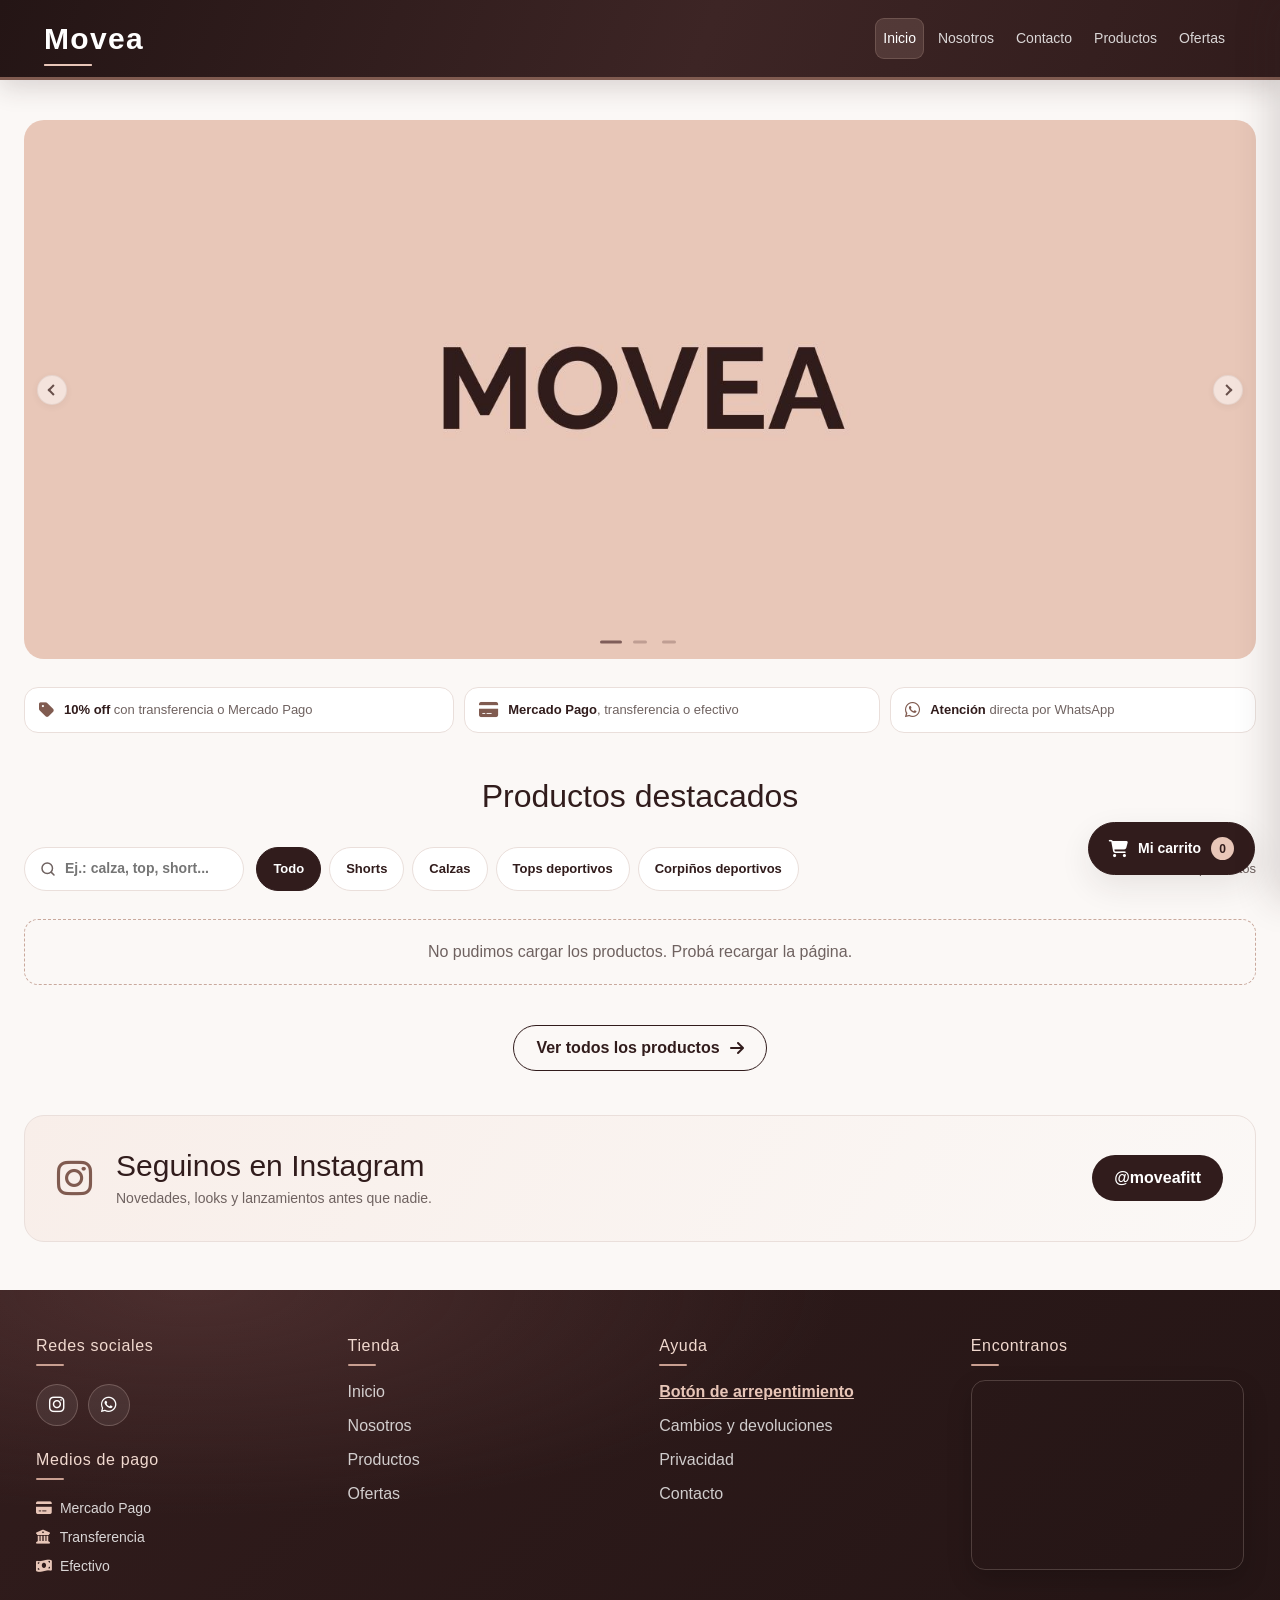
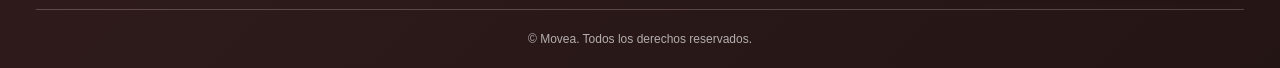
==== commit c3ecf887: "mejora de aspecto de panel admnistrador, y agregado de detalles en tienda" ====
--- a/index.html
+++ b/index.html
@@ -10,13 +10,13 @@
     <meta property="og:type" content="website">
     <meta property="og:site_name" content="Movea">
     <meta property="og:title" content="Movea | Ropa deportiva">
-    <meta property="og:description" content="Ropa deportiva para mujeres: buzos, joggings, tops y shorts.">
+    <meta property="og:description" content="Ropa deportiva para mujeres: shorts, calzas, tops y corpiños deportivos.">
     <meta property="og:image" content="https://ayustizz.github.io/ecommerce-movea/img/banners/Banner_inicio.jpg">
     <meta property="og:url" content="https://ayustizz.github.io/ecommerce-movea/">
 
     <meta name="theme-color" content="#311c1c">
 
-    <meta name="description" content="Ropa deportiva para mujeres: buzos, joggings, tops y shorts. Comprá online y coordiná tu pedido por WhatsApp.">
+    <meta name="description" content="Ropa deportiva para mujeres: shorts, calzas, tops y corpiños deportivos. Comprá online y coordiná tu pedido por WhatsApp.">
 
     <link rel="icon" href="./img/favicon.svg" type="image/svg+xml">
 
@@ -100,7 +100,7 @@
 
     <main>
 
-        <h1>Bienvenida a MOVEA</h1>
+        <h1 class="visually-hidden">Movea, ropa deportiva para mujeres</h1>
 
 
         <!-- GALERÍA -->
@@ -199,7 +199,7 @@
 
             <li>
                 <i class="fa-solid fa-tag" aria-hidden="true"></i>
-                <span><strong>15% off</strong> pagando antes de la entrega</span>
+                <span><strong>10% off</strong> con transferencia o Mercado Pago</span>
             </li>
 
             <li>
@@ -223,6 +223,7 @@
             class="product-container"
             data-product-list
             data-catalog="featured"
+            aria-busy="true"
             aria-labelledby="productos-destacados">
 
             <h2 id="productos-destacados">Productos destacados</h2>
@@ -239,7 +240,7 @@
                     <input
                         type="search"
                         data-product-search
-                        placeholder="Ej.: buzo, top, short..."
+                        placeholder="Ej.: calza, top, short..."
                         autocomplete="off">
 
                 </label>
@@ -251,10 +252,14 @@
                     <select data-product-category>
 
                         <option value="">Todas las categorías</option>
-                        <option value="buzos">Buzos</option>
-                        <option value="joggers">Joggers</option>
-                        <option value="tops">Tops</option>
                         <option value="shorts">Shorts</option>
+                        <option value="shorts-push-up" data-parent="shorts">Push up</option>
+                        <option value="shorts-sin-frunce" data-parent="shorts">Sin frunce</option>
+                        <option value="calzas">Calzas</option>
+                        <option value="calzas-rectas" data-parent="calzas">Rectas</option>
+                        <option value="calzas-oxford" data-parent="calzas">Oxford</option>
+                        <option value="tops-deportivos">Tops deportivos</option>
+                        <option value="corpinos-deportivos">Corpiños deportivos</option>
 
                     </select>
 
@@ -269,272 +274,6 @@
             </div>
 
 
-            <!-- PRODUCTO 1 -->
-
-            <article
-                class="product_card"
-                data-category="buzos"
-                data-id="buzo-blanco"
-                data-sizes="S|M|L|XL"
-                data-colors="Blanco"
-                data-name="Buzo blanco"
-                data-price="20000">
-
-                <figure>
-                    <img
-                        src="./img/Img_portadas/Buzo-blanco.png"
-                        alt="Buzo deportivo blanco">
-                </figure>
-
-                <h2>Buzo blanco</h2>
-
-                <p>
-                    Buzo deportivo femenino, cómodo y versátil
-                    para acompañarte antes y después del entrenamiento.
-                </p>
-
-                <div class="product-card__footer">
-
-                    <p class="product-card__price">$20.000</p>
-
-                    <button type="button" class="product-card__order">
-                        <i class="fa-solid fa-cart-plus" aria-hidden="true"></i>
-                        Agregar
-                    </button>
-
-                </div>
-
-            </article>
-
-
-            <!-- PRODUCTO 2 -->
-
-            <article
-                class="product_card"
-                data-category="buzos"
-                data-id="buzo-marron"
-                data-sizes="S|M|L|XL"
-                data-colors="Marrón"
-                data-name="Buzo marrón"
-                data-price="20000">
-
-                <figure>
-                    <img
-                        src="./img/Img_portadas/Buzo-marron.png"
-                        alt="Buzo deportivo marrón">
-                </figure>
-
-                <h2>Buzo marrón</h2>
-
-                <p>
-                    Buzo deportivo femenino, cómodo y versátil
-                    para acompañarte antes y después del entrenamiento.
-                </p>
-
-                <div class="product-card__footer">
-
-                    <p class="product-card__price">$20.000</p>
-
-                    <button type="button" class="product-card__order">
-                        <i class="fa-solid fa-cart-plus" aria-hidden="true"></i>
-                        Agregar
-                    </button>
-
-                </div>
-
-            </article>
-
-
-            <!-- PRODUCTO 3 -->
-
-            <article
-                class="product_card"
-                data-category="joggers"
-                data-id="joggin-negro"
-                data-sizes="S|M|L|XL"
-                data-colors="Negro"
-                data-name="Jogging negro"
-                data-price="17000">
-
-                <figure>
-                    <img
-                        src="./img/Img_portadas/joggin-negro.png"
-                        alt="Jogging deportivo negro">
-                </figure>
-
-                <h2>Jogging negro</h2>
-
-                <p>
-                    Jogging deportivo femenino, cómodo y flexible,
-                    diseñado para acompañarte en tus entrenamientos.
-                </p>
-
-                <div class="product-card__footer">
-
-                    <p class="product-card__price">$17.000</p>
-
-                    <button type="button" class="product-card__order">
-                        <i class="fa-solid fa-cart-plus" aria-hidden="true"></i>
-                        Agregar
-                    </button>
-
-                </div>
-
-            </article>
-
-
-            <!-- PRODUCTO 4 -->
-
-            <article
-                class="product_card"
-                data-category="tops"
-                data-id="top-marron"
-                data-sizes="S|M|L|XL"
-                data-colors="Marrón"
-                data-name="Top marrón"
-                data-price="30000">
-
-                <figure>
-                    <img
-                        src="./img/Img_portadas/top-marron.png"
-                        alt="Top deportivo marrón">
-                </figure>
-
-                <h2>Top marrón</h2>
-
-                <p>
-                    Top deportivo cómodo y ligero, ideal para
-                    entrenamientos y actividades de alto movimiento.
-                </p>
-
-                <div class="product-card__footer">
-
-                    <p class="product-card__price">$30.000</p>
-
-                    <button type="button" class="product-card__order">
-                        <i class="fa-solid fa-cart-plus" aria-hidden="true"></i>
-                        Agregar
-                    </button>
-
-                </div>
-
-            </article>
-
-
-            <!-- PRODUCTO 5 -->
-
-            <article
-                class="product_card"
-                data-category="shorts"
-                data-id="short-rojo"
-                data-sizes="S|M|L|XL"
-                data-colors="Rojo"
-                data-name="Short rojo"
-                data-price="50000">
-
-                <figure>
-                    <img
-                        src="./img/Img_portadas/Shorts_rojo.jpeg"
-                        alt="Short deportivo rojo">
-                </figure>
-
-                <h2>Short rojo</h2>
-
-                <p>
-                    Short deportivo liviano y cómodo para moverte
-                    con libertad durante tus entrenamientos.
-                </p>
-
-                <div class="product-card__footer">
-
-                    <p class="product-card__price">$50.000</p>
-
-                    <button type="button" class="product-card__order">
-                        <i class="fa-solid fa-cart-plus" aria-hidden="true"></i>
-                        Agregar
-                    </button>
-
-                </div>
-
-            </article>
-
-
-            <!-- PRODUCTO 6 -->
-
-            <article
-                class="product_card"
-                data-category="shorts"
-                data-id="short-negro-azul"
-                data-sizes="S|M|L|XL"
-                data-colors="Negro y azul"
-                data-name="Short negro y azul"
-                data-price="20000">
-
-                <figure>
-                    <img
-                        src="./img/Img_portadas/Shorts_negro_y_azul.jpeg"
-                        alt="Short deportivo negro y azul">
-                </figure>
-
-                <h2>Short negro y azul</h2>
-
-                <p>
-                    Short deportivo versátil, pensado para
-                    acompañarte en tus actividades y entrenamientos.
-                </p>
-
-                <div class="product-card__footer">
-
-                    <p class="product-card__price">$20.000</p>
-
-                    <button type="button" class="product-card__order">
-                        <i class="fa-solid fa-cart-plus" aria-hidden="true"></i>
-                        Agregar
-                    </button>
-
-                </div>
-
-            </article>
-
-
-            <!-- PRODUCTO 7 -->
-
-            <article
-                class="product_card"
-                data-category="shorts"
-                data-id="short-azul-marron"
-                data-sizes="S|M|L|XL"
-                data-colors="Azul claro y marrón"
-                data-name="Short azul claro y marrón"
-                data-price="30000">
-
-                <figure>
-                    <img
-                        src="./img/Img_portadas/Shorts_azulclaro_y_marron.jpeg"
-                        alt="Short deportivo azul claro y marrón">
-                </figure>
-
-                <h2>Short azul claro y marrón</h2>
-
-                <p>
-                    Short deportivo cómodo y práctico, con una
-                    combinación de colores ideal para tus días activos.
-                </p>
-
-                <div class="product-card__footer">
-
-                    <p class="product-card__price">$30.000</p>
-
-                    <button type="button" class="product-card__order">
-                        <i class="fa-solid fa-cart-plus" aria-hidden="true"></i>
-                        Agregar
-                    </button>
-
-                </div>
-
-            </article>
-
-
             <!-- MENSAJE DE FILTROS VACÍOS -->
 
             <p
@@ -546,6 +285,45 @@
                 Probá con otra búsqueda.
 
             </p>
+
+        </section>
+
+
+        <!-- VER TODO -->
+
+        <div class="home-more">
+            <a href="./Pages/productos.html" class="home-more__link">
+                Ver todos los productos
+                <i class="fa-solid fa-arrow-right" aria-hidden="true"></i>
+            </a>
+        </div>
+
+
+        <!-- CATEGORÍAS (se arman con las del panel) -->
+
+        <section class="home-categories" data-category-section aria-labelledby="categorias-titulo" hidden>
+
+            <h2 id="categorias-titulo">Comprá por categoría</h2>
+
+            <div class="category-tiles" data-category-tiles></div>
+
+        </section>
+
+
+        <!-- INSTAGRAM -->
+
+        <section class="instagram-cta" aria-labelledby="instagram-titulo">
+
+            <i class="fa-brands fa-instagram" aria-hidden="true"></i>
+
+            <div>
+                <h2 id="instagram-titulo">Seguinos en Instagram</h2>
+                <p>Novedades, looks y lanzamientos antes que nadie.</p>
+            </div>
+
+            <a href="https://www.instagram.com/moveafitt/" target="_blank" rel="noopener noreferrer" class="instagram-cta__link">
+                @moveafitt
+            </a>
 
         </section>
 
@@ -607,6 +385,8 @@
         <span>Subtotal</span>
         <strong id="cart-total">$0</strong>
     </div>
+
+    <p id="cart-saving" class="cart-saving" hidden></p>
 
     <p id="cart-pending" class="cart-pending" hidden>
         Algunos productos tienen precio pendiente de confirmación.
@@ -791,10 +571,30 @@
 
                 <span class="payment-option-content">
 
-                    <strong>Mercado Pago</strong>
+                    <strong>Pagar ahora con Mercado Pago</strong>
 
                     <span class="payment-discount">
-                        15% de descuento pagando antes de la entrega
+                        Tarjeta, débito o dinero en cuenta · 10% de descuento
+                    </span>
+
+                </span>
+
+            </label>
+
+
+            <label class="payment-option" data-payment-link hidden>
+
+                <input
+                    type="radio"
+                    name="paymentMethod"
+                    value="link">
+
+                <span class="payment-option-content">
+
+                    <strong>Link de pago de Mercado Pago</strong>
+
+                    <span class="payment-discount">
+                        Con el monto ya cargado, para pagar cuando quieras · 10% de descuento
                     </span>
 
                 </span>
@@ -811,10 +611,10 @@
 
                 <span class="payment-option-content">
 
-                    <strong>Transferencia bancaria</strong>
+                    <strong>Transferencia con alias</strong>
 
                     <span class="payment-discount">
-                        15% de descuento pagando antes de la entrega
+                        10% de descuento pagando por transferencia
                     </span>
 
                 </span>
@@ -862,7 +662,7 @@
             </div>
 
             <div id="checkout-discount-row">
-                <span>Descuento (15%)</span>
+                <span id="checkout-discount-label">Descuento</span>
                 <strong id="checkout-discount">-$0</strong>
             </div>
 
@@ -927,9 +727,9 @@
 
                 <div id="order-done-proof" class="payment-info" hidden>
 
-                    <strong>Enviá tu comprobante</strong>
-
-                    <p>
+                    <strong id="order-done-proof-title">Enviá tu comprobante</strong>
+
+                    <p id="order-done-proof-text">
                         Cuando hagas el pago, mandanos el comprobante por el mismo
                         chat de WhatsApp. Tu pedido se confirma al verificarlo.
                     </p>
@@ -990,7 +790,18 @@
 
                 </a>
 
-            </div>
+                <a href="https://wa.me/5491151227752" data-whatsapp="" target="_blank" rel="noopener noreferrer" aria-label="Movea en WhatsApp">
+                    <i class="fa-brands fa-whatsapp" aria-hidden="true"></i>
+                </a>
+
+            </div>
+
+            <h2 class="footer-pagos-titulo">Medios de pago</h2>
+            <ul class="footer-pagos">
+                <li><i class="fa-solid fa-credit-card" aria-hidden="true"></i> Mercado Pago</li>
+                <li><i class="fa-solid fa-building-columns" aria-hidden="true"></i> Transferencia</li>
+                <li><i class="fa-solid fa-money-bill-wave" aria-hidden="true"></i> Efectivo</li>
+            </ul>
 
         </section>
 
@@ -1079,6 +890,8 @@
 
             <p id="product-dialog-price" class="product-dialog__price"></p>
 
+            <p id="product-dialog-prepaid" class="product-dialog__prepaid" hidden></p>
+
             <p id="product-dialog-description" class="product-dialog__description"></p>
 
             <fieldset id="product-dialog-sizes" class="product-options">
@@ -1086,6 +899,11 @@
                 <div class="product-options__list"></div>
             </fieldset>
 
+            <details id="product-size-guide" class="size-guide" hidden>
+                <summary><i class="fa-solid fa-ruler" aria-hidden="true"></i> ¿Qué talle soy?</summary>
+                <div class="size-guide__content"></div>
+            </details>
+
             <fieldset id="product-dialog-colors" class="product-options">
                 <legend>Color</legend>
                 <div class="product-options__list"></div>
@@ -1116,6 +934,20 @@
                 Agregar al carrito
             </button>
 
+            <div class="product-dialog__extra">
+
+                <a id="product-dialog-whatsapp" class="product-dialog__link" target="_blank" rel="noopener noreferrer">
+                    <i class="fa-brands fa-whatsapp" aria-hidden="true"></i>
+                    Consultar por WhatsApp
+                </a>
+
+                <button type="button" id="product-dialog-share" class="product-dialog__link">
+                    <i class="fa-solid fa-share-nodes" aria-hidden="true"></i>
+                    <span>Compartir</span>
+                </button>
+
+            </div>
+
         </form>
 
     </dialog>
@@ -1139,6 +971,8 @@
     <script src="https://cdn.jsdelivr.net/npm/bootstrap@5.3.3/dist/js/bootstrap.bundle.min.js" integrity="sha384-YvpcrYf0tY3lHB60NNkmXc5s9fDVZLESaAA55NDzOxhy9GkcIdslK1eN7N6jIeHz" crossorigin="anonymous"></script>
 
     <!-- Productos y banners del panel -->
+    <script src="./scripts/tienda-config.js"></script>
+
     <script src="./scripts/supabase-config.js"></script>
     <script src="./scripts/banners.js"></script>
     <script src="./scripts/catalogo.js"></script>
--- a/styles/styles.css
+++ b/styles/styles.css
@@ -164,6 +164,10 @@
 main > .gallery-section,
 main > .product-container,
 main > .Nosotros,
+main > .nosotros-intro,
+main > .nosotros-valores,
+main > .nosotros-confianza,
+main > .nosotros-cta,
 main > .redes,
 main > .contacto-intro {
     grid-column: 1 / -1;
@@ -409,6 +413,21 @@
 
 .product_card[hidden] {
     display: none;
+}
+
+/* Mientras llegan los productos del panel */
+
+[data-catalog][aria-busy="true"] .product-filter__count,
+[data-catalog][aria-busy="true"] .product-filter__empty {
+    display: none;
+}
+
+[data-catalog][aria-busy="true"]::after {
+    content: "Cargando productos...";
+    grid-column: 1 / -1;
+    padding: 20px;
+    color: var(--movea-muted);
+    text-align: center;
 }
 
 .product-container--offers {
@@ -647,6 +666,208 @@
     font-size: 14px;
     font-weight: 600;
     letter-spacing: 0.04em;
+}
+
+.text_nosotros .nosotros_destacado {
+    color: var(--movea-ink);
+    font-family: 'Rubik', sans-serif;
+    font-size: clamp(18px, 2.4vw, 21px);
+    line-height: 1.5;
+}
+
+.nosotros_cita {
+    margin: 22px 0;
+    padding: 4px 0 4px 18px;
+    border-left: 3px solid #c99f91;
+}
+
+.text_nosotros .nosotros_cita p {
+    margin: 0;
+    color: var(--movea-ink-soft);
+    font-size: 17px;
+    font-style: italic;
+}
+
+.nosotros-intro {
+    display: grid;
+    justify-items: center;
+    gap: 10px;
+    padding: clamp(12px, 3vw, 32px) 0 8px;
+    text-align: center;
+}
+
+.nosotros-intro .nosotros_etiqueta {
+    margin: 0;
+}
+
+.nosotros-intro > p:last-child {
+    max-width: 600px;
+    margin: 0;
+    color: var(--movea-muted);
+    font-size: 16px;
+    line-height: 1.7;
+}
+
+.nosotros-valores {
+    display: grid;
+    gap: 24px;
+    padding: clamp(24px, 4vw, 48px) 0 8px;
+}
+
+.nosotros-seccion-titulo {
+    text-align: center;
+}
+
+.nosotros-seccion-titulo h2 {
+    margin: 0;
+    color: var(--movea-ink);
+    font-size: clamp(26px, 4vw, 34px);
+}
+
+.nosotros-grid {
+    display: grid;
+    grid-template-columns: repeat(auto-fit, minmax(min(100%, 230px), 1fr));
+    gap: 16px;
+    margin: 0;
+    padding: 0;
+    list-style: none;
+}
+
+.nosotros-card {
+    padding: 26px 22px;
+    border: 1px solid var(--movea-border);
+    border-radius: 18px;
+    background-color: var(--movea-surface);
+    box-shadow: var(--movea-shadow);
+    transition: transform 180ms ease, box-shadow 180ms ease;
+}
+
+.nosotros-card:hover {
+    transform: translateY(-3px);
+    box-shadow: 0 16px 36px rgba(49, 28, 28, 0.13);
+}
+
+.nosotros-card i {
+    display: grid;
+    place-items: center;
+    width: 46px;
+    height: 46px;
+    margin-bottom: 16px;
+    border-radius: 14px;
+    background-color: #f2e4de;
+    color: #805b50;
+    font-size: 19px;
+}
+
+.nosotros-card h3 {
+    margin: 0 0 8px;
+    color: var(--movea-ink);
+    font-size: 18px;
+}
+
+.nosotros-card p {
+    margin: 0;
+    color: #514745;
+    font-size: 14px;
+    line-height: 1.7;
+}
+
+.nosotros-confianza {
+    padding: 22px clamp(18px, 3vw, 32px);
+    border-radius: 22px;
+    background: linear-gradient(110deg, #241515, #3d2525 55%, #311c1c);
+    box-shadow: var(--movea-shadow);
+}
+
+.nosotros-confianza li {
+    display: flex;
+    align-items: center;
+    gap: 14px;
+    padding: 6px 0;
+}
+
+.nosotros-confianza i {
+    flex-shrink: 0;
+    color: var(--movea-rose);
+    font-size: 22px;
+}
+
+.nosotros-confianza strong,
+.nosotros-confianza span {
+    display: block;
+}
+
+.nosotros-confianza strong {
+    color: #ffffff;
+    font-family: 'Rubik', sans-serif;
+    font-size: 15px;
+}
+
+.nosotros-confianza span {
+    color: #d9c4bc;
+    font-size: 13px;
+    line-height: 1.5;
+}
+
+.nosotros-cta {
+    display: grid;
+    justify-items: center;
+    gap: 10px;
+    padding: clamp(32px, 5vw, 56px) 20px;
+    border: 1px solid var(--movea-border);
+    border-radius: 22px;
+    background:
+        radial-gradient(circle at 0 100%, rgba(232, 198, 184, 0.35), transparent 40%),
+        radial-gradient(circle at 100% 0, rgba(232, 198, 184, 0.25), transparent 40%),
+        var(--movea-surface);
+    text-align: center;
+}
+
+.nosotros-cta h2 {
+    margin: 0;
+    color: var(--movea-ink);
+    font-size: clamp(24px, 4vw, 32px);
+}
+
+.nosotros-cta p {
+    margin: 0;
+    color: var(--movea-muted);
+}
+
+.nosotros-cta__acciones {
+    display: flex;
+    flex-wrap: wrap;
+    justify-content: center;
+    gap: 12px;
+    margin-top: 10px;
+}
+
+.nosotros-boton {
+    padding: 12px 26px;
+    border: 1px solid var(--movea-ink);
+    border-radius: 999px;
+    background-color: var(--movea-ink);
+    color: #ffffff;
+    font-family: 'Rubik', sans-serif;
+    font-weight: 500;
+    text-decoration: none;
+    transition: background-color 180ms ease, color 180ms ease;
+}
+
+.nosotros-boton:hover,
+.nosotros-boton:focus-visible {
+    background-color: var(--movea-ink-soft);
+    color: #ffffff;
+}
+
+.nosotros-boton--secundario {
+    background-color: transparent;
+    color: var(--movea-ink);
+}
+
+.nosotros-boton--secundario:hover,
+.nosotros-boton--secundario:focus-visible {
+    background-color: var(--movea-ink);
 }
 
 .linea {
@@ -2245,6 +2466,61 @@
     font-weight: 600;
 }
 
+.payment-option[hidden] {
+    display: none;
+}
+
+/* Alias y monto para copiar */
+
+.payment-copy-row {
+    display: flex;
+    flex-wrap: wrap;
+    align-items: flex-end;
+    gap: 8px;
+}
+
+.payment-copy-row__text {
+    display: grid;
+    flex: 1 1 160px;
+    gap: 4px;
+    min-width: 0;
+}
+
+.payment-copy-row__text small {
+    color: var(--movea-muted);
+    font-size: 12px;
+}
+
+.payment-copy-row .payment-copy {
+    flex: 0 0 auto;
+}
+
+/* Botón del link de Mercado Pago */
+
+.payment-info a.payment-link-button {
+    display: flex;
+    align-items: center;
+    justify-content: center;
+    width: 100%;
+    min-height: 48px;
+    padding: 10px 16px;
+    border-radius: 10px;
+    background: #009ee3;
+    color: #fff;
+    font-weight: 600;
+    text-align: center;
+    text-decoration: none;
+}
+
+.payment-info a.payment-link-button:hover {
+    background: #0089c7;
+}
+
+.payment-info a.payment-link-button:focus-visible {
+    outline: 3px solid var(--movea-ink);
+    outline-offset: 2px;
+}
+
 .checkout-field small {
     color: var(--movea-muted);
     font-size: 12px;
@@ -2414,6 +2690,20 @@
     outline-offset: 2px;
 }
 
+.product-chips--sub {
+    flex-basis: 100%;
+}
+
+.product-chips--sub[hidden] {
+    display: none;
+}
+
+.product-chips--sub button {
+    min-height: 38px;
+    padding: 6px 14px;
+    font-size: 12px;
+}
+
 .product-filter__count {
     flex: 0 0 auto;
     padding-bottom: 0;
@@ -2873,3 +3163,486 @@
     font-weight: 600;
     text-decoration: underline;
 }
+
+
+/* =====================================
+   MOVEA - DETALLES DE LA TIENDA
+===================================== */
+
+/* Etiquetas de las tarjetas */
+
+.product_card > span.sold-out-label {
+    position: absolute;
+    top: 12px;
+    right: 12px;
+    z-index: 1;
+    margin: 0;
+    padding: 4px 10px;
+    border-radius: 999px;
+    background: #fff;
+    color: var(--movea-muted);
+    font-size: 11px;
+    font-weight: 600;
+    letter-spacing: 0.08em;
+    text-transform: uppercase;
+}
+
+.product_card > span.stock-label {
+    align-self: flex-start;
+    margin: 0 14px;
+    padding: 3px 9px;
+    border-radius: 6px;
+    background: #fbf1e2;
+    color: #946b25;
+    font-size: 11px;
+    font-weight: 600;
+}
+
+.product-card__notify {
+    display: flex;
+    align-items: center;
+    justify-content: center;
+    gap: 8px;
+    min-height: 44px;
+    padding: 8px 12px;
+    border: 1px solid var(--movea-ink);
+    border-radius: 10px;
+    color: var(--movea-ink);
+    font-size: 13px;
+    font-weight: 600;
+    text-decoration: none;
+    transition: background-color 180ms ease;
+}
+
+.product-card__notify:hover,
+.product-card__notify:focus-visible {
+    background: #f5eeea;
+    color: var(--movea-ink);
+}
+
+.product-card__notify:focus-visible {
+    outline: 3px solid #805b50;
+    outline-offset: 2px;
+}
+
+
+/* Ordenar */
+
+.product-filters label.product-sort {
+    display: flex;
+    flex: 0 0 auto;
+    align-items: center;
+    gap: 8px;
+}
+
+.product-filters label.product-sort span {
+    position: static;
+    width: auto;
+    height: auto;
+    overflow: visible;
+    clip-path: none;
+    color: var(--movea-muted);
+    font-size: 13px;
+    font-weight: 500;
+}
+
+.product-filters label.product-sort select {
+    width: auto;
+    min-height: 40px;
+    padding: 6px 32px 6px 14px;
+    border-color: var(--movea-border);
+    border-radius: 999px;
+    font-size: 13px;
+}
+
+
+/* Ventana del producto */
+
+.product-dialog__compare {
+    color: var(--movea-muted);
+    font-size: 16px;
+    font-weight: 500;
+}
+
+.product-dialog__prepaid {
+    margin: -4px 0 0;
+    color: #36734c;
+    font-size: 13px;
+    font-weight: 500;
+}
+
+.size-guide {
+    border: 1px solid var(--movea-border);
+    border-radius: 10px;
+    background: #fff;
+}
+
+.size-guide[hidden] {
+    display: none;
+}
+
+.size-guide summary {
+    display: flex;
+    align-items: center;
+    gap: 8px;
+    min-height: 44px;
+    padding: 8px 12px;
+    color: #704747;
+    font-size: 13px;
+    font-weight: 600;
+    cursor: pointer;
+}
+
+.size-guide summary:focus-visible {
+    outline: 3px solid #805b50;
+    outline-offset: 2px;
+}
+
+.size-guide__content {
+    padding: 0 12px 12px;
+}
+
+.size-guide table {
+    width: 100%;
+    border-collapse: collapse;
+    color: var(--movea-ink);
+    font-size: 13px;
+    text-align: center;
+}
+
+.size-guide th,
+.size-guide td {
+    padding: 7px 4px;
+    border-bottom: 1px solid var(--movea-border);
+}
+
+.size-guide thead th {
+    color: var(--movea-muted);
+    font-size: 12px;
+    font-weight: 600;
+}
+
+.size-guide tbody th {
+    font-weight: 600;
+}
+
+.size-guide p {
+    margin: 10px 0 0;
+    color: var(--movea-muted);
+    font-size: 12px;
+    line-height: 1.5;
+}
+
+.product-dialog__extra {
+    display: flex;
+    flex-wrap: wrap;
+    justify-content: center;
+    gap: 8px 20px;
+}
+
+.product-dialog__link {
+    display: inline-flex;
+    align-items: center;
+    gap: 7px;
+    min-height: 40px;
+    padding: 6px 4px;
+    border: 0;
+    background: none;
+    color: #704747;
+    font-size: 13px;
+    font-weight: 600;
+    text-decoration: none;
+}
+
+.product-dialog__link:hover {
+    color: var(--movea-ink);
+    text-decoration: underline;
+}
+
+.product-dialog__link .fa-whatsapp {
+    color: #25d366;
+    font-size: 16px;
+}
+
+
+/* Carrito: foto y ahorro */
+
+.cart-item--image {
+    display: grid;
+    grid-template-columns: 64px minmax(0, 1fr);
+    column-gap: 14px;
+}
+
+.cart-item--image .cart-item-image {
+    grid-row: 1 / span 2;
+    grid-column: 1;
+    width: 64px;
+    height: 64px;
+    border-radius: 10px;
+    background: #f3ede9;
+    object-fit: cover;
+}
+
+.cart-item--image .cart-item-info,
+.cart-item--image .cart-item-actions {
+    grid-column: 2;
+}
+
+.cart-saving {
+    margin: 8px 0 0;
+    padding: 8px 10px;
+    border-radius: 8px;
+    background: #eef7f1;
+    color: #36734c;
+    font-size: 12px;
+    font-weight: 500;
+    line-height: 1.5;
+}
+
+.cart-saving[hidden] {
+    display: none;
+}
+
+
+/* Inicio: ver todo, categorías e Instagram */
+
+main > .home-more,
+main > .home-categories,
+main > .instagram-cta {
+    grid-column: 1 / -1;
+}
+
+.home-more {
+    display: flex;
+    justify-content: center;
+}
+
+.home-more__link {
+    display: inline-flex;
+    align-items: center;
+    gap: 10px;
+    min-height: 46px;
+    padding: 10px 22px;
+    border: 1px solid var(--movea-ink);
+    border-radius: 999px;
+    color: var(--movea-ink);
+    font-weight: 600;
+    text-decoration: none;
+    transition: background-color 180ms ease, color 180ms ease;
+}
+
+.home-more__link:hover,
+.home-more__link:focus-visible {
+    background: var(--movea-ink);
+    color: #fff;
+}
+
+.home-categories {
+    display: grid;
+    gap: 18px;
+    margin-top: 16px;
+}
+
+.home-categories[hidden] {
+    display: none;
+}
+
+.home-categories h2,
+.instagram-cta h2 {
+    margin: 0;
+    color: var(--movea-ink);
+    font-size: clamp(24px, 4vw, 30px);
+    text-align: center;
+}
+
+/* Ancho máximo por tarjeta: con una sola categoría no se estira */
+
+.category-tiles {
+    display: grid;
+    grid-template-columns: repeat(auto-fit, minmax(150px, 230px));
+    justify-content: center;
+    gap: 14px;
+}
+
+.category-tile {
+    display: grid;
+    grid-template-columns: minmax(0, 1fr) auto;
+    align-content: start;
+    align-items: center;
+    gap: 0 10px;
+    padding-bottom: 14px;
+    overflow: hidden;
+    border: 1px solid var(--movea-border);
+    border-radius: 16px;
+    background: var(--movea-surface);
+    color: var(--movea-ink);
+    text-decoration: none;
+    transition: box-shadow 200ms ease, transform 200ms ease;
+}
+
+.category-tile__image {
+    display: grid;
+    grid-column: 1 / -1;
+    place-items: center;
+    aspect-ratio: 1 / 1;
+    margin-bottom: 12px;
+    overflow: hidden;
+    background: #f6f0ec;
+}
+
+/* La foto entra entera en el cuadro, sea vertical, horizontal o cuadrada */
+
+.category-tile__image img {
+    width: 100%;
+    height: 100%;
+    min-height: 0;
+    padding: 14px;
+    object-fit: contain;
+    transition: transform 300ms ease;
+}
+
+.category-tile__text {
+    display: grid;
+    gap: 2px;
+    min-width: 0;
+    padding-left: 14px;
+}
+
+.category-tile strong {
+    font-family: 'Rubik', sans-serif;
+    font-size: 16px;
+    overflow-wrap: anywhere;
+}
+
+.category-tile__text span {
+    color: var(--movea-muted);
+    font-size: 12px;
+}
+
+.category-tile > i {
+    margin-right: 14px;
+    color: #805b50;
+    transition: transform 200ms ease;
+}
+
+.category-tile:hover,
+.category-tile:focus-visible {
+    color: var(--movea-ink);
+    box-shadow: 0 10px 24px rgba(49, 28, 28, 0.1);
+    transform: translateY(-2px);
+}
+
+.category-tile:hover .category-tile__image img {
+    transform: scale(1.04);
+}
+
+.category-tile:hover > i {
+    transform: translateX(3px);
+}
+
+.category-tile:focus-visible {
+    outline: 3px solid #805b50;
+    outline-offset: 3px;
+}
+
+.instagram-cta {
+    display: flex;
+    flex-wrap: wrap;
+    align-items: center;
+    justify-content: center;
+    gap: 16px 24px;
+    margin: 16px 0 8px;
+    padding: clamp(22px, 4vw, 32px);
+    border: 1px solid var(--movea-border);
+    border-radius: 20px;
+    background: linear-gradient(120deg, #f8eee9, #fbf8f6);
+    text-align: center;
+}
+
+.instagram-cta > i {
+    color: #805b50;
+    font-size: 40px;
+}
+
+.instagram-cta p {
+    margin: 4px 0 0;
+    color: var(--movea-muted);
+    font-size: 14px;
+}
+
+.instagram-cta__link {
+    display: inline-flex;
+    align-items: center;
+    min-height: 46px;
+    padding: 10px 22px;
+    border-radius: 999px;
+    background: var(--movea-ink);
+    color: #fff;
+    font-weight: 600;
+    text-decoration: none;
+}
+
+.instagram-cta__link:hover,
+.instagram-cta__link:focus-visible {
+    background: var(--movea-ink-soft);
+    color: #fff;
+}
+
+@media (min-width: 768px) {
+    .instagram-cta {
+        justify-content: space-between;
+        text-align: left;
+    }
+
+    .instagram-cta > div {
+        flex: 1;
+    }
+
+    .instagram-cta h2 {
+        text-align: left;
+    }
+}
+
+
+/* Contacto: horario */
+
+.contacto-card > span.contacto-horario {
+    color: var(--movea-muted);
+    font-size: 13px;
+}
+
+.contacto-card > span.contacto-horario[hidden] {
+    display: none;
+}
+
+
+/* Pie: medios de pago */
+
+.redes_footer h2.footer-pagos-titulo {
+    margin-top: 6px;
+}
+
+.footer-pagos {
+    display: grid;
+    gap: 8px;
+    margin: 0;
+    padding: 0;
+    color: rgba(255, 255, 255, 0.82);
+    font-size: 14px;
+    list-style: none;
+}
+
+.footer-pagos i {
+    width: 20px;
+    color: #e8c6b8;
+}
+
+@media (prefers-reduced-motion: reduce) {
+    .category-tile,
+    .category-tile img,
+    .category-tile > i,
+    .home-more__link,
+    .product-card__notify {
+        transition: none;
+    }
+}
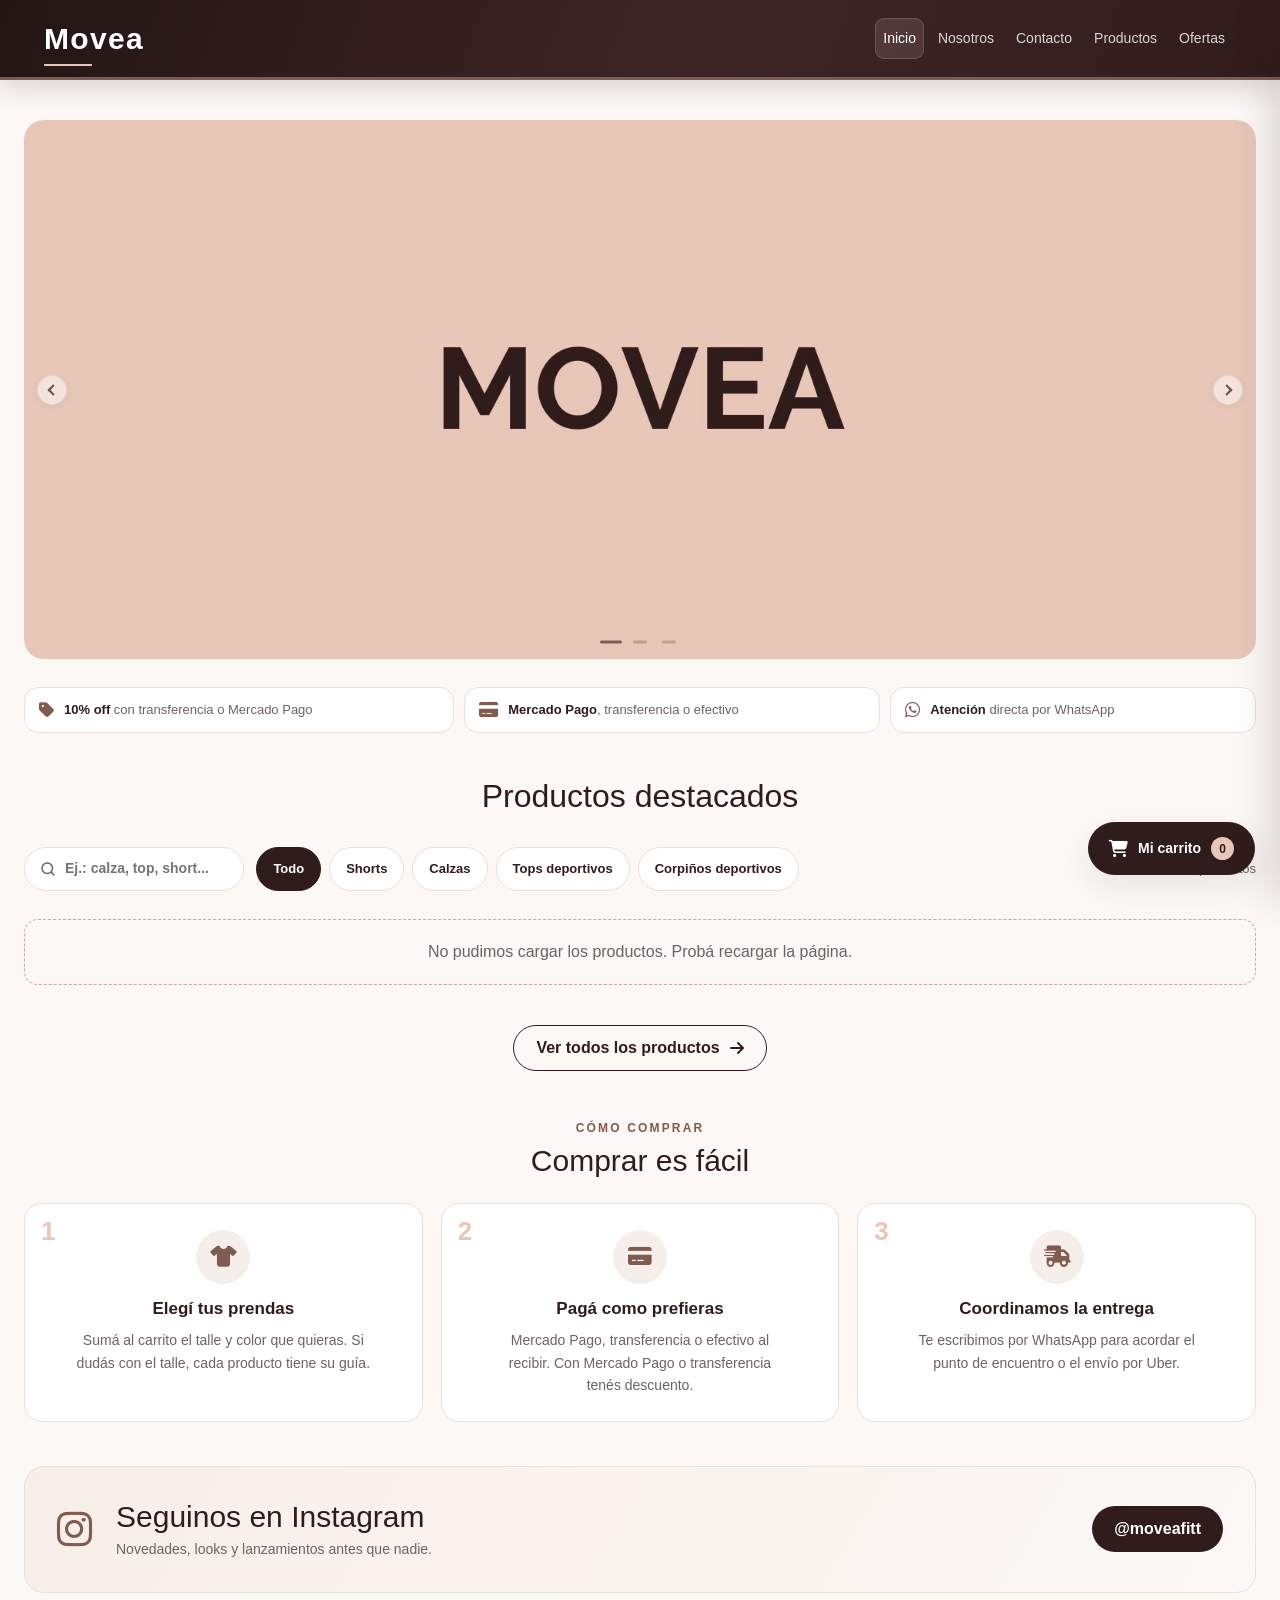
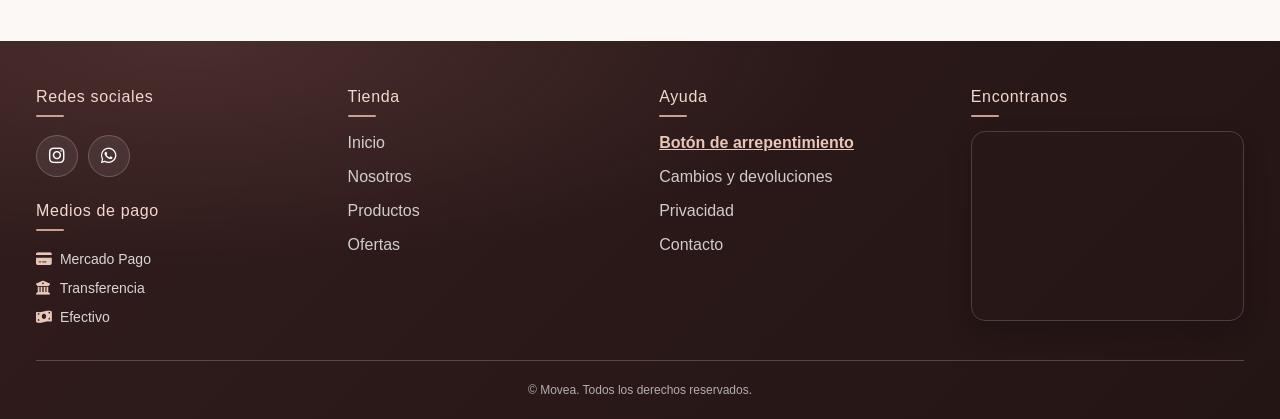
==== commit f4362fbb: "cambio de muestra de como comprar" ====
--- a/index.html
+++ b/index.html
@@ -299,13 +299,41 @@
         </div>
 
 
-        <!-- CATEGORÍAS (se arman con las del panel) -->
-
-        <section class="home-categories" data-category-section aria-labelledby="categorias-titulo" hidden>
-
-            <h2 id="categorias-titulo">Comprá por categoría</h2>
-
-            <div class="category-tiles" data-category-tiles></div>
+        <!-- CÓMO COMPRAR -->
+
+        <section class="home-steps" aria-labelledby="pasos-titulo">
+
+            <p class="home-steps__label">Cómo comprar</p>
+
+            <h2 id="pasos-titulo">Comprar es fácil</h2>
+
+            <ol class="home-steps__list">
+
+                <li>
+                    <span class="home-steps__icon" aria-hidden="true">
+                        <i class="fa-solid fa-shirt"></i>
+                    </span>
+                    <strong>Elegí tus prendas</strong>
+                    <p>Sumá al carrito el talle y color que quieras. Si dudás con el talle, cada producto tiene su guía.</p>
+                </li>
+
+                <li>
+                    <span class="home-steps__icon" aria-hidden="true">
+                        <i class="fa-solid fa-credit-card"></i>
+                    </span>
+                    <strong>Pagá como prefieras</strong>
+                    <p>Mercado Pago, transferencia o efectivo al recibir. Con Mercado Pago o transferencia tenés descuento.</p>
+                </li>
+
+                <li>
+                    <span class="home-steps__icon" aria-hidden="true">
+                        <i class="fa-solid fa-truck-fast"></i>
+                    </span>
+                    <strong>Coordinamos la entrega</strong>
+                    <p>Te escribimos por WhatsApp para acordar el punto de encuentro o el envío por Uber.</p>
+                </li>
+
+            </ol>
 
         </section>
 
--- a/styles/styles.css
+++ b/styles/styles.css
@@ -3404,10 +3404,10 @@
 }
 
 
-/* Inicio: ver todo, categorías e Instagram */
+/* Inicio: ver todo, cómo comprar e Instagram */
 
 main > .home-more,
-main > .home-categories,
+main > .home-steps,
 main > .instagram-cta {
     grid-column: 1 / -1;
 }
@@ -3437,17 +3437,23 @@
     color: #fff;
 }
 
-.home-categories {
-    display: grid;
-    gap: 18px;
-    margin-top: 16px;
-}
-
-.home-categories[hidden] {
-    display: none;
-}
-
-.home-categories h2,
+.home-steps {
+    display: grid;
+    gap: 6px;
+    margin-top: 20px;
+    text-align: center;
+}
+
+.home-steps__label {
+    margin: 0;
+    color: #805b50;
+    font-size: 12px;
+    font-weight: 600;
+    letter-spacing: 0.18em;
+    text-transform: uppercase;
+}
+
+.home-steps h2,
 .instagram-cta h2 {
     margin: 0;
     color: var(--movea-ink);
@@ -3455,94 +3461,73 @@
     text-align: center;
 }
 
-/* Ancho máximo por tarjeta: con una sola categoría no se estira */
-
-.category-tiles {
-    display: grid;
-    grid-template-columns: repeat(auto-fit, minmax(150px, 230px));
-    justify-content: center;
+.home-steps__list {
+    display: grid;
     gap: 14px;
-}
-
-.category-tile {
-    display: grid;
-    grid-template-columns: minmax(0, 1fr) auto;
+    margin: 18px 0 0;
+    padding: 0;
+    list-style: none;
+    counter-reset: paso;
+}
+
+.home-steps__list li {
+    position: relative;
+    display: grid;
     align-content: start;
-    align-items: center;
-    gap: 0 10px;
-    padding-bottom: 14px;
-    overflow: hidden;
+    justify-items: center;
+    gap: 8px;
+    padding: 26px 22px 24px;
     border: 1px solid var(--movea-border);
-    border-radius: 16px;
+    border-radius: 18px;
     background: var(--movea-surface);
-    color: var(--movea-ink);
-    text-decoration: none;
-    transition: box-shadow 200ms ease, transform 200ms ease;
-}
-
-.category-tile__image {
-    display: grid;
-    grid-column: 1 / -1;
+    counter-increment: paso;
+}
+
+/* Número del paso en la esquina */
+
+.home-steps__list li::before {
+    content: counter(paso);
+    position: absolute;
+    top: 14px;
+    left: 16px;
+    color: #e8c6b8;
+    font-family: 'Rubik', sans-serif;
+    font-size: 26px;
+    font-weight: 600;
+    line-height: 1;
+}
+
+.home-steps__icon {
+    display: grid;
     place-items: center;
-    aspect-ratio: 1 / 1;
-    margin-bottom: 12px;
-    overflow: hidden;
-    background: #f6f0ec;
-}
-
-/* La foto entra entera en el cuadro, sea vertical, horizontal o cuadrada */
-
-.category-tile__image img {
-    width: 100%;
-    height: 100%;
-    min-height: 0;
-    padding: 14px;
-    object-fit: contain;
-    transition: transform 300ms ease;
-}
-
-.category-tile__text {
-    display: grid;
-    gap: 2px;
-    min-width: 0;
-    padding-left: 14px;
-}
-
-.category-tile strong {
+    width: 54px;
+    height: 54px;
+    margin-bottom: 4px;
+    border-radius: 50%;
+    background: #f5eeea;
+    color: #805b50;
+    font-size: 21px;
+}
+
+.home-steps__list strong {
+    color: var(--movea-ink);
     font-family: 'Rubik', sans-serif;
-    font-size: 16px;
-    overflow-wrap: anywhere;
-}
-
-.category-tile__text span {
+    font-size: 17px;
+}
+
+.home-steps__list p {
+    max-width: 300px;
+    margin: 0;
     color: var(--movea-muted);
-    font-size: 12px;
-}
-
-.category-tile > i {
-    margin-right: 14px;
-    color: #805b50;
-    transition: transform 200ms ease;
-}
-
-.category-tile:hover,
-.category-tile:focus-visible {
-    color: var(--movea-ink);
-    box-shadow: 0 10px 24px rgba(49, 28, 28, 0.1);
-    transform: translateY(-2px);
-}
-
-.category-tile:hover .category-tile__image img {
-    transform: scale(1.04);
-}
-
-.category-tile:hover > i {
-    transform: translateX(3px);
-}
-
-.category-tile:focus-visible {
-    outline: 3px solid #805b50;
-    outline-offset: 3px;
+    font-size: 14px;
+    line-height: 1.6;
+}
+
+@media (min-width: 768px) {
+    .home-steps__list {
+        grid-template-columns: repeat(3, minmax(0, 1fr));
+        gap: 18px;
+    }
 }
 
 .instagram-cta {
@@ -3638,9 +3623,6 @@
 }
 
 @media (prefers-reduced-motion: reduce) {
-    .category-tile,
-    .category-tile img,
-    .category-tile > i,
     .home-more__link,
     .product-card__notify {
         transition: none;
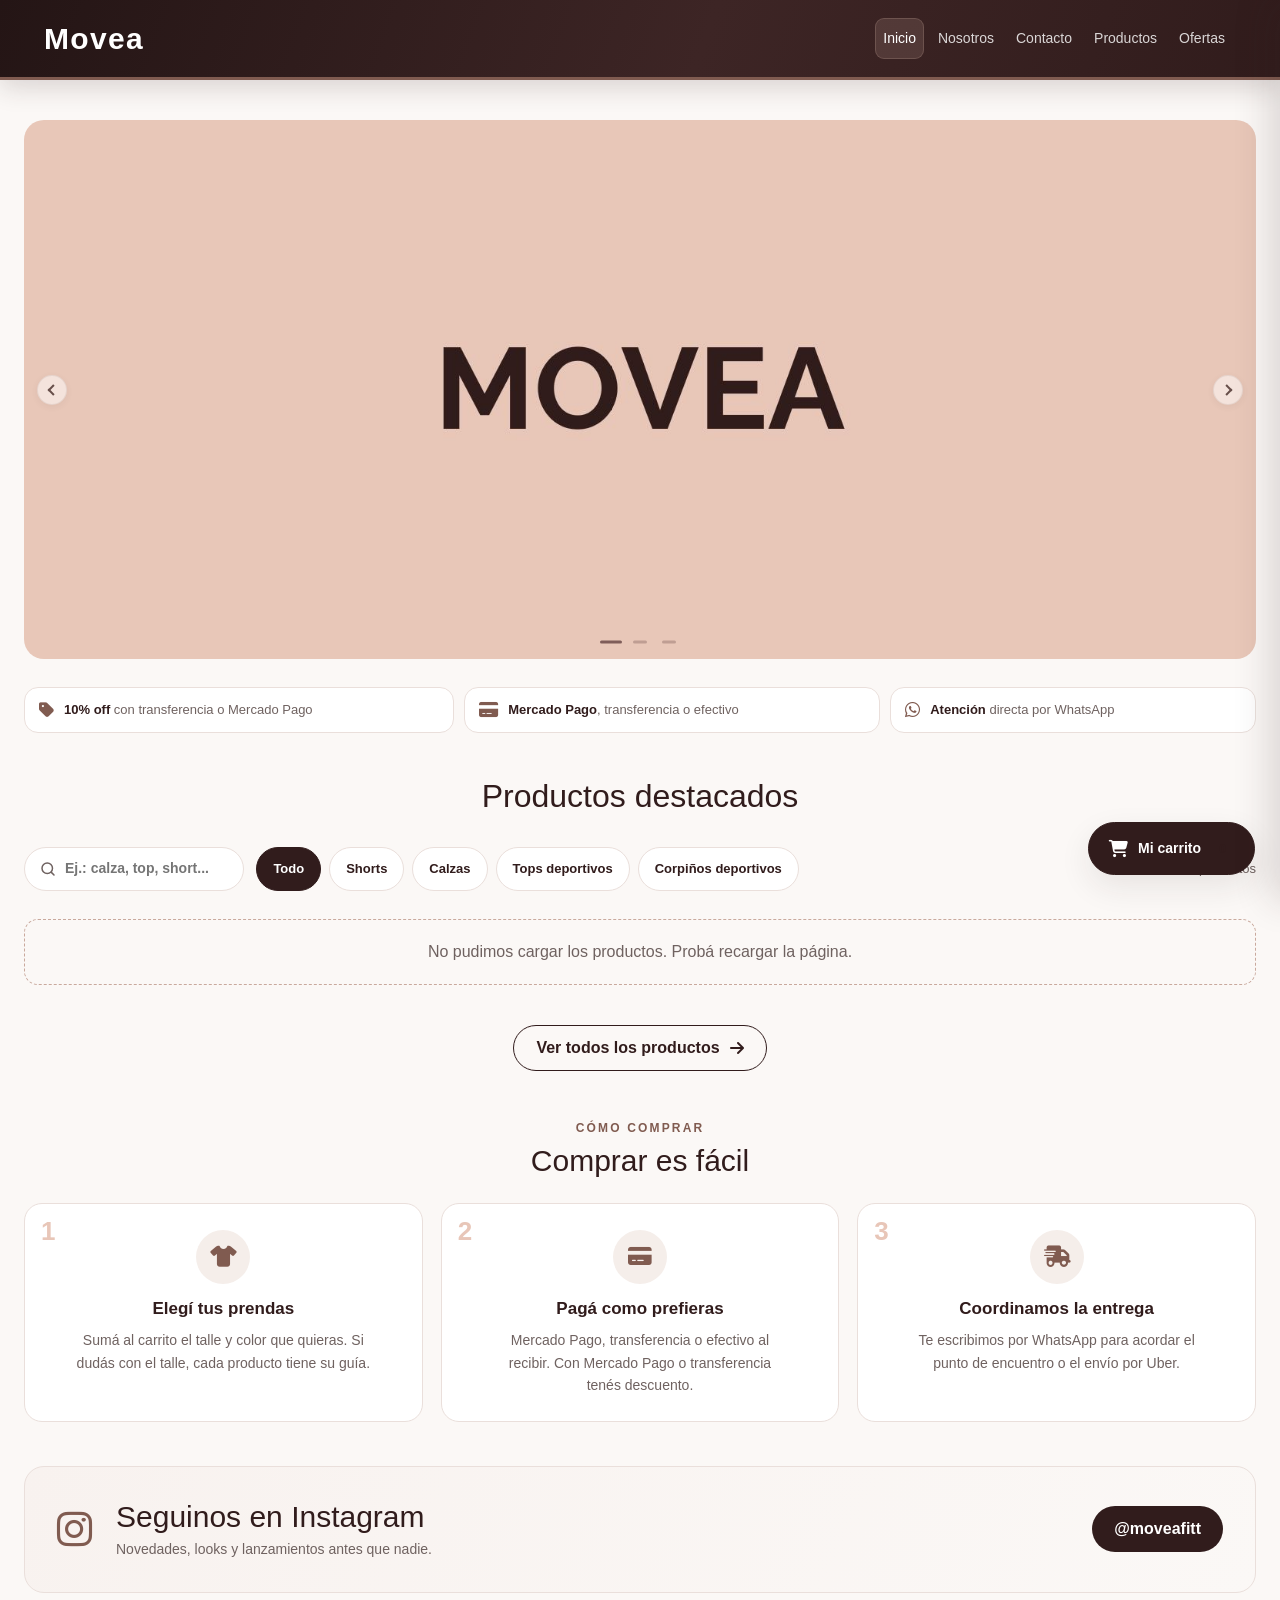
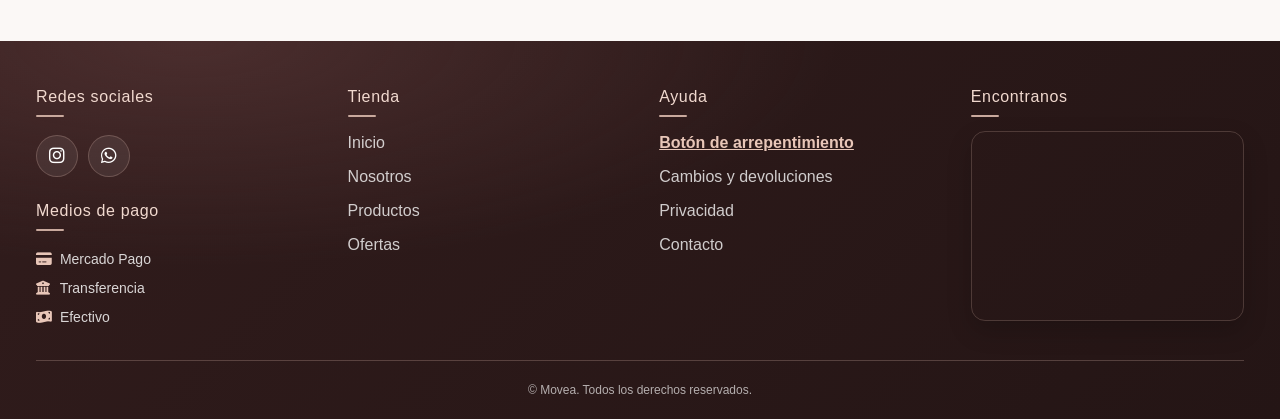
==== commit a056453c: "Saca lo propio de cada negocio a configuración - styles/tema.css: colores y tipografías de la marca " ====
--- a/index.html
+++ b/index.html
@@ -7,16 +7,22 @@
     <meta name="referrer" content="strict-origin-when-cross-origin">
     <meta name="viewport" content="width=device-width, initial-scale=1.0">
 
+    <meta name="theme-color" content="#311c1c">
+
+    <meta name="description" content="Ropa deportiva para mujeres: shorts, calzas, tops y corpiños deportivos. Comprá online y coordiná tu pedido por WhatsApp.">
+
+    <link rel="canonical" href="https://moveafit.netlify.app/">
+
     <meta property="og:type" content="website">
     <meta property="og:site_name" content="Movea">
+    <meta property="og:locale" content="es_AR">
     <meta property="og:title" content="Movea | Ropa deportiva">
-    <meta property="og:description" content="Ropa deportiva para mujeres: shorts, calzas, tops y corpiños deportivos.">
-    <meta property="og:image" content="https://ayustizz.github.io/ecommerce-movea/img/banners/Banner_inicio.jpg">
-    <meta property="og:url" content="https://ayustizz.github.io/ecommerce-movea/">
-
-    <meta name="theme-color" content="#311c1c">
-
-    <meta name="description" content="Ropa deportiva para mujeres: shorts, calzas, tops y corpiños deportivos. Comprá online y coordiná tu pedido por WhatsApp.">
+    <meta property="og:description" content="Ropa deportiva para mujeres: shorts, calzas, tops y corpiños deportivos. Comprá online y coordiná tu pedido por WhatsApp.">
+    <meta property="og:url" content="https://moveafit.netlify.app/">
+    <meta property="og:image" content="https://moveafit.netlify.app/img/banners/Banner_inicio.jpg">
+    <meta property="og:image:width" content="1600">
+    <meta property="og:image:height" content="700">
+    <meta name="twitter:card" content="summary_large_image">
 
     <link rel="icon" href="./img/favicon.svg" type="image/svg+xml">
 
@@ -30,6 +36,44 @@
 
     <!-- Iconos -->
     <link rel="stylesheet" href="https://cdnjs.cloudflare.com/ajax/libs/font-awesome/6.5.1/css/all.min.css" integrity="sha384-t1nt8BQoYMLFN5p42tRAtuAAFQaCQODekUVeKKZrEnEyp4H2R0RHFz0KWpmj7i8g" crossorigin="anonymous">
+
+    <!-- Ficha de la tienda para Google. Son datos, no código: la CSP no los bloquea.
+         Si cambia el WhatsApp, actualizarlo también acá. -->
+    <script type="application/ld+json">
+    {
+        "@context": "https://schema.org",
+        "@graph": [
+            {
+                "@type": "ClothingStore",
+                "@id": "https://moveafit.netlify.app/#tienda",
+                "name": "Movea",
+                "description": "Ropa deportiva para mujeres: shorts, calzas, tops y corpiños deportivos.",
+                "url": "https://moveafit.netlify.app/",
+                "logo": "https://moveafit.netlify.app/img/favicon.svg",
+                "image": "https://moveafit.netlify.app/img/banners/Banner_inicio.jpg",
+                "telephone": "+54 9 11 5122-7752",
+                "priceRange": "$$",
+                "currenciesAccepted": "ARS",
+                "paymentAccepted": "Mercado Pago, transferencia, efectivo",
+                "address": {
+                    "@type": "PostalAddress",
+                    "addressLocality": "Tortuguitas",
+                    "addressRegion": "Buenos Aires",
+                    "addressCountry": "AR"
+                },
+                "sameAs": ["https://www.instagram.com/moveafitt/"]
+            },
+            {
+                "@type": "WebSite",
+                "@id": "https://moveafit.netlify.app/#sitio",
+                "name": "Movea",
+                "url": "https://moveafit.netlify.app/",
+                "inLanguage": "es-AR",
+                "publisher": { "@id": "https://moveafit.netlify.app/#tienda" }
+            }
+        ]
+    }
+    </script>
 </head>
 
 <body>
@@ -108,15 +152,15 @@
         <section class="gallery-section" aria-label="Galería Movea">
 
             <div
-                id="moveaGallery"
-                class="carousel slide movea-carousel movea-carousel--hero"
+                id="galeriaTienda"
+                class="carousel slide tienda-carousel tienda-carousel--hero"
                 data-bs-ride="carousel">
 
                 <div class="carousel-indicators">
 
                     <button
                         type="button"
-                        data-bs-target="#moveaGallery"
+                        data-bs-target="#galeriaTienda"
                         data-bs-slide-to="0"
                         class="active"
                         aria-current="true"
@@ -125,14 +169,14 @@
 
                     <button
                         type="button"
-                        data-bs-target="#moveaGallery"
+                        data-bs-target="#galeriaTienda"
                         data-bs-slide-to="1"
                         aria-label="Imagen 2">
                     </button>
 
                     <button
                         type="button"
-                        data-bs-target="#moveaGallery"
+                        data-bs-target="#galeriaTienda"
                         data-bs-slide-to="2"
                         aria-label="Imagen 3">
                     </button>
@@ -169,7 +213,7 @@
                 <button
                     class="carousel-control-prev"
                     type="button"
-                    data-bs-target="#moveaGallery"
+                    data-bs-target="#galeriaTienda"
                     data-bs-slide="prev"
                     aria-label="Imagen anterior">
 
@@ -180,7 +224,7 @@
                 <button
                     class="carousel-control-next"
                     type="button"
-                    data-bs-target="#moveaGallery"
+                    data-bs-target="#galeriaTienda"
                     data-bs-slide="next"
                     aria-label="Imagen siguiente">
 
@@ -199,7 +243,7 @@
 
             <li>
                 <i class="fa-solid fa-tag" aria-hidden="true"></i>
-                <span><strong>10% off</strong> con transferencia o Mercado Pago</span>
+                <span><strong><span data-descuento="mejor-texto">10</span>% off</strong> con transferencia o Mercado Pago</span>
             </li>
 
             <li>
@@ -501,49 +545,11 @@
 
 
         <!-- Entrega -->
-        <fieldset class="checkout-payment">
+        <fieldset class="checkout-payment" data-entregas>
 
             <legend>¿Cómo querés recibirlo?</legend>
 
-            <label class="payment-option">
-
-                <input
-                    type="radio"
-                    name="deliveryMethod"
-                    value="encuentro"
-                    required>
-
-                <span class="payment-option-content">
-
-                    <strong>Punto de encuentro</strong>
-
-                    <span class="payment-no-discount">
-                        Coordinamos el lugar con vos
-                    </span>
-
-                </span>
-
-            </label>
-
-
-            <label class="payment-option">
-
-                <input
-                    type="radio"
-                    name="deliveryMethod"
-                    value="uber">
-
-                <span class="payment-option-content">
-
-                    <strong>Envío por Uber</strong>
-
-                    <span class="payment-no-discount">
-                        Coordinamos el envío y su costo con vos
-                    </span>
-
-                </span>
-
-            </label>
+            <!-- Las opciones salen de "entregas" en scripts/tienda-config.js -->
 
         </fieldset>
 
@@ -602,7 +608,7 @@
                     <strong>Pagar ahora con Mercado Pago</strong>
 
                     <span class="payment-discount">
-                        Tarjeta, débito o dinero en cuenta · 10% de descuento
+                        Tarjeta, débito o dinero en cuenta · <span data-descuento="mercado-pago">10</span>% de descuento
                     </span>
 
                 </span>
@@ -622,7 +628,7 @@
                     <strong>Link de pago de Mercado Pago</strong>
 
                     <span class="payment-discount">
-                        Con el monto ya cargado, para pagar cuando quieras · 10% de descuento
+                        Con el monto ya cargado, para pagar cuando quieras · <span data-descuento="mercado-pago">10</span>% de descuento
                     </span>
 
                 </span>
@@ -642,7 +648,7 @@
                     <strong>Transferencia con alias</strong>
 
                     <span class="payment-discount">
-                        10% de descuento pagando por transferencia
+                        <span data-descuento="transferencia">10</span>% de descuento pagando por transferencia
                     </span>
 
                 </span>
@@ -923,7 +929,7 @@
             <p id="product-dialog-description" class="product-dialog__description"></p>
 
             <fieldset id="product-dialog-sizes" class="product-options">
-                <legend>Talle</legend>
+                <legend data-variante="talle">Talle</legend>
                 <div class="product-options__list"></div>
             </fieldset>
 
@@ -933,7 +939,7 @@
             </details>
 
             <fieldset id="product-dialog-colors" class="product-options">
-                <legend>Color</legend>
+                <legend data-variante="color">Color</legend>
                 <div class="product-options__list"></div>
             </fieldset>
 
--- a/styles/styles.css
+++ b/styles/styles.css
@@ -1,39 +1,28 @@
-@import url('https://fonts.googleapis.com/css2?family=Dongle&family=Outfit:wght@100..900&family=Rubik:ital,wght@0,500;1,500&display=swap');
-@import url('https://fonts.googleapis.com/css2?family=Bree+Serif&family=Dongle&family=Outfit:wght@100..900&family=Poppins:ital,wght@0,100..900;1,100..900&family=Roboto:ital,wght@0,100..900;1,100..900&family=Rubik:ital,wght@0,500;1,500&display=swap');
+/* Colores y tipografías de la marca */
+@import url("tema.css");
 
 * {
     box-sizing: border-box;
 }
 
-:root {
-    color-scheme: light;
-    --movea-ink: #311c1c;
-    --movea-ink-soft: #563535;
-    --movea-rose: #e8c6b8;
-    --movea-paper: #fbf8f6;
-    --movea-surface: #ffffff;
-    --movea-muted: #6f6260;
-    --movea-border: #eadfdb;
-    --movea-shadow: 0 12px 32px rgba(49, 28, 28, 0.09);
-}
 
 body {
     margin: 0;
     min-height: 100vh;
     display: flex;
     flex-direction: column;
-    color: #1f1b1b;
-    background-color: var(--movea-paper);
-    font-family: 'Poppins', sans-serif;
+    color: var(--tienda-texto);
+    background-color: var(--tienda-paper);
+    font-family: var(--font-texto);
 }
 
 .site-header {
     position: relative;
     z-index: 2;
-    border-bottom: 3px solid #805b50;
-    background: linear-gradient(110deg, #241515, #3d2525 55%, #311c1c);
-    box-shadow: 0 8px 24px rgba(49, 28, 28, 0.16);
-    font-family: 'Rubik', sans-serif;
+    border-bottom: 3px solid var(--tienda-acento);
+    background: linear-gradient(110deg, var(--tienda-oscuro-1), var(--tienda-oscuro-2) 55%, var(--tienda-ink));
+    box-shadow: 0 8px 24px rgba(var(--tienda-ink-rgb), 0.16);
+    font-family: var(--font-titulos);
 }
 
 .site-navbar {
@@ -63,7 +52,7 @@
     left: 0;
     height: 2px;
     border-radius: 999px;
-    background: var(--movea-rose);
+    background: var(--tienda-rose);
     content: "";
     transform: scaleX(0.48);
     transform-origin: left;
@@ -73,7 +62,7 @@
 .site-navbar .navbar-brand:hover,
 .site-navbar .navbar-brand:focus,
 .site-navbar .navbar-brand:active {
-    color: #e8c6b8;
+    color: var(--tienda-acento-claro);
 }
 
 .site-navbar .navbar-brand:hover::after,
@@ -94,39 +83,39 @@
 
 .site-navbar .nav-link.active {
     color: #ffffff;
-    background-color: rgba(232, 198, 184, 0.14);
-    box-shadow: inset 0 0 0 1px rgba(232, 198, 184, 0.18);
+    background-color: rgba(var(--tienda-acento-claro-rgb), 0.14);
+    box-shadow: inset 0 0 0 1px rgba(var(--tienda-acento-claro-rgb), 0.18);
 }
 
 .site-navbar .nav-link:hover,
 .site-navbar .nav-link:focus {
     color: #ffffff;
-    background-color: rgba(232, 198, 184, 0.12);
+    background-color: rgba(var(--tienda-acento-claro-rgb), 0.12);
 }
 
 .site-navbar .nav-link:active {
     color: #ffffff;
-    background-color: rgba(232, 198, 184, 0.2);
+    background-color: rgba(var(--tienda-acento-claro-rgb), 0.2);
     transform: scale(0.97);
 }
 
 .site-navbar .nav-link:focus-visible,
 .site-navbar .navbar-brand:focus-visible,
 .site-navbar .navbar-toggler:focus-visible {
-    outline: 3px solid #e8c6b8;
+    outline: 3px solid var(--tienda-acento-claro);
     outline-offset: 3px;
 }
 
 .site-navbar .navbar-toggler {
     padding: 7px 9px;
-    border: 1px solid rgba(232, 198, 184, 0.38);
+    border: 1px solid rgba(var(--tienda-acento-claro-rgb), 0.38);
     border-radius: 10px;
     transition: background-color 180ms ease, transform 180ms ease;
 }
 
 .site-navbar .navbar-toggler:hover,
 .site-navbar .navbar-toggler:focus {
-    background-color: #563535;
+    background-color: var(--tienda-ink-soft);
 }
 
 .site-navbar .navbar-toggler:active {
@@ -137,7 +126,7 @@
     .site-navbar .navbar-collapse {
         margin-top: 14px;
         padding-top: 10px;
-        border-top: 1px solid rgba(232, 198, 184, 0.2);
+        border-top: 1px solid rgba(var(--tienda-acento-claro-rgb), 0.2);
     }
 
     .site-navbar .navbar-nav {
@@ -176,12 +165,12 @@
 h1,
 h2,
 h3 {
-    font-family: 'Rubik', sans-serif;
+    font-family: var(--font-titulos);
 }
 
 h1 {
     margin: 0;
-    color: var(--movea-ink);
+    color: var(--tienda-ink);
     text-align: center;
     font-size: clamp(32px, 6vw, 52px);
     line-height: 1.12;
@@ -195,32 +184,32 @@
 
 .gallery-section > h2 {
     margin: 0;
-    color: var(--movea-ink);
+    color: var(--tienda-ink);
     text-align: center;
     font-size: clamp(22px, 3.5vw, 30px);
 }
 
-.movea-carousel {
+.tienda-carousel {
     position: relative;
     overflow: hidden;
-    border: 1px solid var(--movea-border);
+    border: 1px solid var(--tienda-border);
     border-radius: 20px;
-    background: linear-gradient(135deg, #f0e8e3, #f8f3ef);
-    box-shadow: var(--movea-shadow);
-}
-
-.movea-carousel .carousel-inner {
+    background: linear-gradient(135deg, var(--tienda-suave-2), var(--tienda-suave-3));
+    box-shadow: var(--tienda-shadow);
+}
+
+.tienda-carousel .carousel-inner {
     padding: 0;
 }
 
-.movea-carousel .carousel-item img {
+.tienda-carousel .carousel-item img {
     display: block;
     width: 100%;
     height: clamp(280px, 42vw, 600px);
     object-fit: cover;
 }
 
-.movea-carousel .carousel-caption {
+.tienda-carousel .carousel-caption {
     right: 56px;
     bottom: 34px;
     left: 56px;
@@ -233,19 +222,19 @@
     background-color: rgba(255, 255, 255, 0.78);
 }
 
-.movea-carousel .carousel-caption h3 {
-    margin: 0;
-    color: var(--movea-ink);
+.tienda-carousel .carousel-caption h3 {
+    margin: 0;
+    color: var(--tienda-ink);
     font-size: clamp(13px, 2vw, 16px);
 }
 
-.movea-carousel .carousel-indicators {
+.tienda-carousel .carousel-indicators {
     align-items: center;
     gap: 5px;
     margin: 0;
 }
 
-.movea-carousel .carousel-indicators [data-bs-target] {
+.tienda-carousel .carousel-indicators [data-bs-target] {
     position: relative;
     width: 24px;
     height: 18px;
@@ -255,27 +244,27 @@
     opacity: 1;
 }
 
-.movea-carousel .carousel-indicators [data-bs-target]::after {
+.tienda-carousel .carousel-indicators [data-bs-target]::after {
     position: absolute;
     top: 50%;
     left: 50%;
     width: 14px;
     height: 3px;
     border-radius: 999px;
-    background-color: var(--movea-ink-soft);
+    background-color: var(--tienda-ink-soft);
     content: "";
     opacity: 0.28;
     transform: translate(-50%, -50%);
     transition: width 180ms ease, opacity 180ms ease;
 }
 
-.movea-carousel .carousel-indicators .active::after {
+.tienda-carousel .carousel-indicators .active::after {
     width: 22px;
     opacity: 0.72;
 }
 
-.movea-carousel .carousel-control-prev,
-.movea-carousel .carousel-control-next {
+.tienda-carousel .carousel-control-prev,
+.tienda-carousel .carousel-control-next {
     top: 0;
     bottom: 48px;
     width: 52px;
@@ -283,55 +272,55 @@
     transition: opacity 180ms ease;
 }
 
-.movea-carousel .carousel-control-prev {
+.tienda-carousel .carousel-control-prev {
     left: 8px;
 }
 
-.movea-carousel .carousel-control-next {
+.tienda-carousel .carousel-control-next {
     right: 8px;
 }
 
-.movea-carousel .carousel-control-prev-icon,
-.movea-carousel .carousel-control-next-icon {
+.tienda-carousel .carousel-control-prev-icon,
+.tienda-carousel .carousel-control-next-icon {
     position: relative;
     width: 36px;
     height: 36px;
-    border: 1px solid rgba(49, 28, 28, 0.1);
+    border: 1px solid rgba(var(--tienda-ink-rgb), 0.1);
     border-radius: 50%;
     background-color: rgba(255, 255, 255, 0.72);
     background-image: none;
-    box-shadow: 0 2px 8px rgba(49, 28, 28, 0.08);
-}
-
-.movea-carousel .carousel-control-prev-icon::after,
-.movea-carousel .carousel-control-next-icon::after {
+    box-shadow: 0 2px 8px rgba(var(--tienda-ink-rgb), 0.08);
+}
+
+.tienda-carousel .carousel-control-prev-icon::after,
+.tienda-carousel .carousel-control-next-icon::after {
     position: absolute;
     top: 50%;
     left: 50%;
     width: 8px;
     height: 8px;
-    border-top: 2px solid var(--movea-ink);
-    border-left: 2px solid var(--movea-ink);
+    border-top: 2px solid var(--tienda-ink);
+    border-left: 2px solid var(--tienda-ink);
     content: "";
 }
 
-.movea-carousel .carousel-control-prev-icon::after {
+.tienda-carousel .carousel-control-prev-icon::after {
     transform: translate(-35%, -50%) rotate(-45deg);
 }
 
-.movea-carousel .carousel-control-next-icon::after {
+.tienda-carousel .carousel-control-next-icon::after {
     transform: translate(-65%, -50%) rotate(135deg);
 }
 
-.movea-carousel .carousel-control-prev:hover,
-.movea-carousel .carousel-control-prev:focus,
-.movea-carousel .carousel-control-next:hover,
-.movea-carousel .carousel-control-next:focus {
+.tienda-carousel .carousel-control-prev:hover,
+.tienda-carousel .carousel-control-prev:focus,
+.tienda-carousel .carousel-control-next:hover,
+.tienda-carousel .carousel-control-next:focus {
     opacity: 1;
 }
 
-.movea-carousel button:focus-visible {
-    outline: 3px solid #311c1c;
+.tienda-carousel button:focus-visible {
+    outline: 3px solid var(--tienda-ink);
     outline-offset: -3px;
 }
 
@@ -345,7 +334,7 @@
 .product-container > h2 {
     grid-column: 1 / -1;
     margin: 0 0 4px;
-    color: var(--movea-ink);
+    color: var(--tienda-ink);
     text-align: center;
     font-size: clamp(24px, 4vw, 32px);
 }
@@ -362,15 +351,15 @@
     gap: 12px;
     align-items: end;
     padding: 16px;
-    border: 1px solid var(--movea-border);
+    border: 1px solid var(--tienda-border);
     border-radius: 16px;
-    background-color: #f5eeea;
+    background-color: var(--tienda-suave-2);
 }
 
 .product-filters label {
     display: grid;
     gap: 6px;
-    color: var(--movea-ink);
+    color: var(--tienda-ink);
     font-size: 13px;
     font-weight: 600;
 }
@@ -380,24 +369,24 @@
     width: 100%;
     min-height: 44px;
     padding: 9px 12px;
-    border: 1px solid #d9c8c1;
+    border: 1px solid var(--tienda-border-fuerte);
     border-radius: 10px;
-    background-color: var(--movea-surface);
-    color: var(--movea-ink);
+    background-color: var(--tienda-surface);
+    color: var(--tienda-ink);
     font: inherit;
     font-size: 14px;
 }
 
 .product-filters input:focus,
 .product-filters select:focus {
-    border-color: #805b50;
-    outline: 3px solid rgba(128, 91, 80, 0.2);
+    border-color: var(--tienda-acento);
+    outline: 3px solid rgba(var(--tienda-acento-rgb), 0.2);
 }
 
 .product-filter__count {
     grid-column: 1 / -1;
     margin: 0;
-    color: var(--movea-muted);
+    color: var(--tienda-muted);
     font-size: 13px;
 }
 
@@ -405,9 +394,9 @@
     grid-column: 1 / -1;
     margin: 0;
     padding: 20px;
-    border: 1px dashed #c9a99d;
+    border: 1px dashed var(--tienda-acento-medio);
     border-radius: 14px;
-    color: var(--movea-muted);
+    color: var(--tienda-muted);
     text-align: center;
 }
 
@@ -426,7 +415,7 @@
     content: "Cargando productos...";
     grid-column: 1 / -1;
     padding: 20px;
-    color: var(--movea-muted);
+    color: var(--tienda-muted);
     text-align: center;
 }
 
@@ -440,10 +429,10 @@
     flex-direction: column;
     min-width: 0;
     padding: 16px;
-    border: 1px solid var(--movea-border);
+    border: 1px solid var(--tienda-border);
     border-radius: 20px;
-    background-color: var(--movea-surface);
-    box-shadow: 0 8px 24px rgba(49, 28, 28, 0.07);
+    background-color: var(--tienda-surface);
+    box-shadow: 0 8px 24px rgba(var(--tienda-ink-rgb), 0.07);
     color: inherit;
     text-decoration: none;
     text-align: center;
@@ -453,31 +442,31 @@
 .product_card:hover,
 .product_card:focus-visible {
     color: inherit;
-    border-color: #c9a99d;
-    box-shadow: 0 14px 30px rgba(49, 28, 28, 0.13);
+    border-color: var(--tienda-acento-medio);
+    box-shadow: 0 14px 30px rgba(var(--tienda-ink-rgb), 0.13);
     transform: translateY(-4px);
 }
 
 .product_card:active {
-    box-shadow: 0 3px 8px rgba(49, 28, 28, 0.18);
+    box-shadow: 0 3px 8px rgba(var(--tienda-ink-rgb), 0.18);
     transform: translateY(-1px) scale(0.99);
 }
 
 .product_card:focus-visible {
-    outline: 3px solid var(--movea-ink-soft);
+    outline: 3px solid var(--tienda-ink-soft);
     outline-offset: 3px;
 }
 
 .product_card h2,
 .product_card h3,
 .product_card span {
-    font-family: 'Rubik', sans-serif;
+    font-family: var(--font-titulos);
 }
 
 .product_card h2,
 .product_card h3 {
     margin: 0 0 10px;
-    color: var(--movea-ink);
+    color: var(--tienda-ink);
 }
 
 .product_card figure {
@@ -487,7 +476,7 @@
     margin: 0 0 18px;
     overflow: hidden;
     border-radius: 16px;
-    background: linear-gradient(145deg, #f8f2ef, #fbf8f6 70%);
+    background: linear-gradient(145deg, var(--tienda-suave-3), var(--tienda-paper) 70%);
 }
 
 .product_card img {
@@ -499,7 +488,7 @@
 }
 
 .product_card > span {
-    color: #805b50;
+    color: var(--tienda-acento);
     font-size: 20px;
     font-weight: 600;
 }
@@ -507,7 +496,7 @@
 .product_card p {
     flex: 1;
     margin: 0;
-    color: var(--movea-muted);
+    color: var(--tienda-muted);
     font-size: 14px;
     line-height: 1.65;
 }
@@ -520,8 +509,8 @@
 
 .product_card .product-card__price {
     margin: 0;
-    color: var(--movea-ink);
-    font-family: 'Rubik', sans-serif;
+    color: var(--tienda-ink);
+    font-family: var(--font-titulos);
     font-size: 24px;
     font-weight: 600;
     line-height: 1.2;
@@ -535,9 +524,9 @@
     width: 100%;
     min-height: 48px;
     padding: 11px 16px;
-    border: 1px solid var(--movea-ink);
+    border: 1px solid var(--tienda-ink);
     border-radius: 12px;
-    background: linear-gradient(135deg, var(--movea-ink), var(--movea-ink-soft));
+    background: linear-gradient(135deg, var(--tienda-ink), var(--tienda-ink-soft));
     color: #ffffff;
     font-size: 14px;
     font-weight: 600;
@@ -547,20 +536,20 @@
 }
 
 .product-card__order i {
-    color: var(--movea-rose);
+    color: var(--tienda-rose);
     font-size: 18px;
 }
 
 .product-card__order:hover {
-    border-color: #704747;
-    background: linear-gradient(135deg, #563535, #704747);
+    border-color: var(--tienda-acento-fuerte);
+    background: linear-gradient(135deg, var(--tienda-ink-soft), var(--tienda-acento-fuerte));
     color: #ffffff;
-    box-shadow: 0 6px 14px rgba(49, 28, 28, 0.2);
+    box-shadow: 0 6px 14px rgba(var(--tienda-ink-rgb), 0.2);
     transform: translateY(-1px);
 }
 
 .product-card__order:focus-visible {
-    outline: 3px solid var(--movea-rose);
+    outline: 3px solid var(--tienda-rose);
     outline-offset: 3px;
 }
 
@@ -573,8 +562,8 @@
     margin-bottom: 8px;
     padding: 5px 12px;
     border-radius: 999px;
-    background-color: #f2e4de;
-    color: #704747;
+    background-color: var(--tienda-suave);
+    color: var(--tienda-acento-fuerte);
     font-size: 12px;
     font-weight: 600;
     letter-spacing: 0.08em;
@@ -593,10 +582,10 @@
     width: 100%;
     min-width: 0;
     overflow: hidden;
-    border: 1px solid var(--movea-border);
+    border: 1px solid var(--tienda-border);
     border-radius: 22px;
-    background: #f0e8e3;
-    box-shadow: var(--movea-shadow);
+    background: var(--tienda-suave-2);
+    box-shadow: var(--tienda-shadow);
 }
 
 .nosotros_imagen img {
@@ -611,17 +600,17 @@
     width: 100%;
     min-width: 0;
     padding: clamp(22px, 4vw, 48px);
-    border: 1px solid var(--movea-border);
+    border: 1px solid var(--tienda-border);
     border-radius: 22px;
     background:
-        radial-gradient(circle at 100% 0, rgba(232, 198, 184, 0.2), transparent 34%),
-        var(--movea-surface);
-    box-shadow: var(--movea-shadow);
+        radial-gradient(circle at 100% 0, rgba(var(--tienda-acento-claro-rgb), 0.2), transparent 34%),
+        var(--tienda-surface);
+    box-shadow: var(--tienda-shadow);
 }
 
 .nosotros_etiqueta {
     margin: 0 0 10px;
-    color: #805b50;
+    color: var(--tienda-acento);
     font-size: 12px;
     font-weight: 600;
     letter-spacing: 0.16em;
@@ -631,7 +620,7 @@
 .text_nosotros h2 {
     margin: 0;
     margin-bottom: 14px;
-    color: var(--movea-ink);
+    color: var(--tienda-ink);
     font-size: clamp(28px, 5vw, 38px);
     line-height: 1.15;
 }
@@ -641,12 +630,12 @@
     height: 3px;
     margin: 0 0 22px;
     border-radius: 999px;
-    background-color: #c99f91;
+    background-color: var(--tienda-acento-medio);
 }
 
 .text_nosotros p {
     margin-bottom: 14px;
-    color: #514745;
+    color: var(--tienda-texto-2);
     font-size: 15px;
     line-height: 1.8;
 }
@@ -658,19 +647,19 @@
 .text_nosotros span {
     display: inline-block;
     padding: 8px 14px;
-    border: 1px solid #eadfdb;
+    border: 1px solid var(--tienda-border);
     border-radius: 999px;
-    background-color: #f8f1ed;
-    color: #704747;
-    font-family: 'Rubik', sans-serif;
+    background-color: var(--tienda-suave-3);
+    color: var(--tienda-acento-fuerte);
+    font-family: var(--font-titulos);
     font-size: 14px;
     font-weight: 600;
     letter-spacing: 0.04em;
 }
 
 .text_nosotros .nosotros_destacado {
-    color: var(--movea-ink);
-    font-family: 'Rubik', sans-serif;
+    color: var(--tienda-ink);
+    font-family: var(--font-titulos);
     font-size: clamp(18px, 2.4vw, 21px);
     line-height: 1.5;
 }
@@ -678,12 +667,12 @@
 .nosotros_cita {
     margin: 22px 0;
     padding: 4px 0 4px 18px;
-    border-left: 3px solid #c99f91;
+    border-left: 3px solid var(--tienda-acento-medio);
 }
 
 .text_nosotros .nosotros_cita p {
     margin: 0;
-    color: var(--movea-ink-soft);
+    color: var(--tienda-ink-soft);
     font-size: 17px;
     font-style: italic;
 }
@@ -703,7 +692,7 @@
 .nosotros-intro > p:last-child {
     max-width: 600px;
     margin: 0;
-    color: var(--movea-muted);
+    color: var(--tienda-muted);
     font-size: 16px;
     line-height: 1.7;
 }
@@ -720,7 +709,7 @@
 
 .nosotros-seccion-titulo h2 {
     margin: 0;
-    color: var(--movea-ink);
+    color: var(--tienda-ink);
     font-size: clamp(26px, 4vw, 34px);
 }
 
@@ -735,16 +724,16 @@
 
 .nosotros-card {
     padding: 26px 22px;
-    border: 1px solid var(--movea-border);
+    border: 1px solid var(--tienda-border);
     border-radius: 18px;
-    background-color: var(--movea-surface);
-    box-shadow: var(--movea-shadow);
+    background-color: var(--tienda-surface);
+    box-shadow: var(--tienda-shadow);
     transition: transform 180ms ease, box-shadow 180ms ease;
 }
 
 .nosotros-card:hover {
     transform: translateY(-3px);
-    box-shadow: 0 16px 36px rgba(49, 28, 28, 0.13);
+    box-shadow: 0 16px 36px rgba(var(--tienda-ink-rgb), 0.13);
 }
 
 .nosotros-card i {
@@ -754,20 +743,20 @@
     height: 46px;
     margin-bottom: 16px;
     border-radius: 14px;
-    background-color: #f2e4de;
-    color: #805b50;
+    background-color: var(--tienda-suave);
+    color: var(--tienda-acento);
     font-size: 19px;
 }
 
 .nosotros-card h3 {
     margin: 0 0 8px;
-    color: var(--movea-ink);
+    color: var(--tienda-ink);
     font-size: 18px;
 }
 
 .nosotros-card p {
     margin: 0;
-    color: #514745;
+    color: var(--tienda-texto-2);
     font-size: 14px;
     line-height: 1.7;
 }
@@ -775,8 +764,8 @@
 .nosotros-confianza {
     padding: 22px clamp(18px, 3vw, 32px);
     border-radius: 22px;
-    background: linear-gradient(110deg, #241515, #3d2525 55%, #311c1c);
-    box-shadow: var(--movea-shadow);
+    background: linear-gradient(110deg, var(--tienda-oscuro-1), var(--tienda-oscuro-2) 55%, var(--tienda-ink));
+    box-shadow: var(--tienda-shadow);
 }
 
 .nosotros-confianza li {
@@ -788,7 +777,7 @@
 
 .nosotros-confianza i {
     flex-shrink: 0;
-    color: var(--movea-rose);
+    color: var(--tienda-rose);
     font-size: 22px;
 }
 
@@ -799,7 +788,7 @@
 
 .nosotros-confianza strong {
     color: #ffffff;
-    font-family: 'Rubik', sans-serif;
+    font-family: var(--font-titulos);
     font-size: 15px;
 }
 
@@ -814,24 +803,24 @@
     justify-items: center;
     gap: 10px;
     padding: clamp(32px, 5vw, 56px) 20px;
-    border: 1px solid var(--movea-border);
+    border: 1px solid var(--tienda-border);
     border-radius: 22px;
     background:
-        radial-gradient(circle at 0 100%, rgba(232, 198, 184, 0.35), transparent 40%),
-        radial-gradient(circle at 100% 0, rgba(232, 198, 184, 0.25), transparent 40%),
-        var(--movea-surface);
+        radial-gradient(circle at 0 100%, rgba(var(--tienda-acento-claro-rgb), 0.35), transparent 40%),
+        radial-gradient(circle at 100% 0, rgba(var(--tienda-acento-claro-rgb), 0.25), transparent 40%),
+        var(--tienda-surface);
     text-align: center;
 }
 
 .nosotros-cta h2 {
     margin: 0;
-    color: var(--movea-ink);
+    color: var(--tienda-ink);
     font-size: clamp(24px, 4vw, 32px);
 }
 
 .nosotros-cta p {
     margin: 0;
-    color: var(--movea-muted);
+    color: var(--tienda-muted);
 }
 
 .nosotros-cta__acciones {
@@ -844,11 +833,11 @@
 
 .nosotros-boton {
     padding: 12px 26px;
-    border: 1px solid var(--movea-ink);
+    border: 1px solid var(--tienda-ink);
     border-radius: 999px;
-    background-color: var(--movea-ink);
+    background-color: var(--tienda-ink);
     color: #ffffff;
-    font-family: 'Rubik', sans-serif;
+    font-family: var(--font-titulos);
     font-weight: 500;
     text-decoration: none;
     transition: background-color 180ms ease, color 180ms ease;
@@ -856,18 +845,18 @@
 
 .nosotros-boton:hover,
 .nosotros-boton:focus-visible {
-    background-color: var(--movea-ink-soft);
+    background-color: var(--tienda-ink-soft);
     color: #ffffff;
 }
 
 .nosotros-boton--secundario {
     background-color: transparent;
-    color: var(--movea-ink);
+    color: var(--tienda-ink);
 }
 
 .nosotros-boton--secundario:hover,
 .nosotros-boton--secundario:focus-visible {
-    background-color: var(--movea-ink);
+    background-color: var(--tienda-ink);
 }
 
 .linea {
@@ -895,7 +884,7 @@
     justify-content: center;
     gap: 10px;
     padding: 20px;
-    font-family: 'Rubik', sans-serif;
+    font-family: var(--font-titulos);
 }
 
 .fa-whatsapp,
@@ -919,7 +908,7 @@
 
 .contacto-etiqueta {
     margin: 0;
-    color: #805b50;
+    color: var(--tienda-acento);
     font-size: 13px;
     font-weight: 600;
     letter-spacing: 0.14em;
@@ -928,14 +917,14 @@
 
 .contacto-intro h1 {
     margin: 0;
-    color: #311c1c;
+    color: var(--tienda-ink);
     font-size: clamp(30px, 6vw, 48px);
 }
 
 .contacto-intro > p:last-child {
     max-width: 540px;
     margin: 0;
-    color: #625656;
+    color: var(--tienda-texto-2);
     line-height: 1.7;
 }
 
@@ -953,18 +942,18 @@
     gap: 12px;
     min-height: 250px;
     padding: 28px 20px;
-    border: 1px solid #eadfdb;
+    border: 1px solid var(--tienda-border);
     border-radius: 16px;
     background: #ffffff;
-    box-shadow: 0 8px 24px rgba(49, 28, 28, 0.08);
-    color: #311c1c;
+    box-shadow: 0 8px 24px rgba(var(--tienda-ink-rgb), 0.08);
+    color: var(--tienda-ink);
     text-align: center;
     text-decoration: none;
     transition: border-color 180ms ease, box-shadow 180ms ease, transform 180ms ease;
 }
 
 .contacto-card > i {
-    color: #805b50;
+    color: var(--tienda-acento);
     font-size: 42px;
 }
 
@@ -978,7 +967,7 @@
 }
 
 .contacto-card > span:not(.contacto-accion) {
-    color: #625656;
+    color: var(--tienda-texto-2);
 }
 
 .contacto-card .contacto-accion {
@@ -986,7 +975,7 @@
     align-items: center;
     gap: 8px;
     margin-top: 6px;
-    color: #704747;
+    color: var(--tienda-acento-fuerte);
     font-size: 14px;
     font-weight: 600;
 }
@@ -998,12 +987,12 @@
 .contacto-card:hover,
 .contacto-card:focus-visible {
     transform: translateY(-4px);
-    border-color: #c9a99d;
-    box-shadow: 0 14px 30px rgba(49, 28, 28, 0.14);
+    border-color: var(--tienda-acento-medio);
+    box-shadow: 0 14px 30px rgba(var(--tienda-ink-rgb), 0.14);
 }
 
 .contacto-card:focus-visible {
-    outline: 3px solid #805b50;
+    outline: 3px solid var(--tienda-acento);
     outline-offset: 3px;
 }
 
@@ -1026,10 +1015,10 @@
     width: 100%;
     padding: 36px 20px 18px;
     background:
-        radial-gradient(ellipse at 15% 0%, rgba(112, 71, 71, 0.42), transparent 42%),
-        linear-gradient(135deg, #311c1c, #241515);
+        radial-gradient(ellipse at 15% 0%, rgba(var(--tienda-acento-fuerte-rgb), 0.42), transparent 42%),
+        linear-gradient(135deg, var(--tienda-ink), var(--tienda-oscuro-1));
     color: #ffffff;
-    font-family: 'Rubik', sans-serif;
+    font-family: var(--font-titulos);
 }
 
 footer h2 {
@@ -1046,7 +1035,7 @@
     height: 2px;
     margin-top: 9px;
     border-radius: 999px;
-    background-color: #c99f91;
+    background-color: var(--tienda-acento-medio);
     content: "";
 }
 
@@ -1068,7 +1057,7 @@
     place-items: center;
     width: 42px;
     height: 42px;
-    border: 1px solid rgba(241, 217, 207, 0.24);
+    border: 1px solid rgba(var(--tienda-acento-claro-rgb), 0.24);
     border-radius: 50%;
     background-color: rgba(255, 255, 255, 0.07);
     color: #ffffff;
@@ -1085,14 +1074,14 @@
 
 .link_redes a:hover,
 .link_redes a:focus {
-    color: #e8c6b8;
-    border-color: #e8c6b8;
-    background-color: rgba(232, 198, 184, 0.14);
+    color: var(--tienda-acento-claro);
+    border-color: var(--tienda-acento-claro);
+    background-color: rgba(var(--tienda-acento-claro-rgb), 0.14);
     transform: translateY(-3px);
 }
 
 .link_redes a:active {
-    color: #d9a997;
+    color: var(--tienda-acento-claro);
     transform: scale(0.92);
 }
 
@@ -1134,19 +1123,19 @@
 .tienda_footer a:focus,
 .ayuda_footer a:hover,
 .ayuda_footer a:focus {
-    color: #e8c6b8;
+    color: var(--tienda-acento-claro);
     padding-left: 3px;
 }
 
 .tienda_footer a:active,
 .ayuda_footer a:active {
-    color: #d9a997;
+    color: var(--tienda-acento-claro);
 }
 
 .tienda_footer a:focus-visible,
 .ayuda_footer a:focus-visible,
 .link_redes a:focus-visible {
-    outline: 2px solid #e8c6b8;
+    outline: 2px solid var(--tienda-acento-claro);
     outline-offset: 3px;
 }
 
@@ -1161,7 +1150,7 @@
     display: block;
     width: 100%;
     min-height: 190px;
-    border: 1px solid rgba(241, 217, 207, 0.2);
+    border: 1px solid rgba(var(--tienda-acento-claro-rgb), 0.2);
     border-radius: 14px;
     box-shadow: 0 10px 24px rgba(0, 0, 0, 0.18);
 }
@@ -1170,7 +1159,7 @@
     grid-area: linea;
     width: 100%;
     margin: 0;
-    background-color: rgba(241, 217, 207, 0.24);
+    background-color: rgba(var(--tienda-acento-claro-rgb), 0.24);
 }
 
 footer > p {
@@ -1303,42 +1292,42 @@
         font-size: 13px;
     }
 
-    .movea-carousel .carousel-inner {
+    .tienda-carousel .carousel-inner {
         padding: 0;
     }
 
-    .movea-carousel .carousel-item img {
+    .tienda-carousel .carousel-item img {
         height: clamp(240px, 68vw, 420px);
     }
 
-    .movea-carousel .carousel-caption {
+    .tienda-carousel .carousel-caption {
         right: 42px;
         bottom: 30px;
         left: 42px;
         padding: 5px 10px;
     }
 
-    .movea-carousel .carousel-control-prev,
-    .movea-carousel .carousel-control-next {
+    .tienda-carousel .carousel-control-prev,
+    .tienda-carousel .carousel-control-next {
         bottom: 0;
         width: 38px;
     }
 
-    .movea-carousel .carousel-control-prev {
+    .tienda-carousel .carousel-control-prev {
         left: 2px;
     }
 
-    .movea-carousel .carousel-control-next {
+    .tienda-carousel .carousel-control-next {
         right: 2px;
     }
 
-    .movea-carousel .carousel-control-prev-icon,
-    .movea-carousel .carousel-control-next-icon {
+    .tienda-carousel .carousel-control-prev-icon,
+    .tienda-carousel .carousel-control-next-icon {
         width: 30px;
         height: 30px;
     }
 
-    .movea-carousel .carousel-indicators {
+    .tienda-carousel .carousel-indicators {
         bottom: 8px;
     }
 }
@@ -1416,7 +1405,7 @@
     }
 }
 
-.movea-carousel--hero {
+.tienda-carousel--hero {
     overflow: visible;
     border: 0;
     border-radius: 0;
@@ -1424,7 +1413,7 @@
     box-shadow: none;
 }
 
-.movea-carousel--hero .carousel-inner {
+.tienda-carousel--hero .carousel-inner {
     overflow: hidden;
     padding: 0;
     border-radius: clamp(12px, 2vw, 20px);
@@ -1432,57 +1421,57 @@
 
 /* Los banners tienen texto: se muestran enteros, sin recortar */
 
-.movea-carousel--hero .carousel-item img {
+.tienda-carousel--hero .carousel-item img {
     height: auto;
     aspect-ratio: 16 / 7;
     object-fit: cover;
 }
 
-.movea-carousel--hero .carousel-caption {
+.tienda-carousel--hero .carousel-caption {
     margin: 0 auto;
 }
 
-.movea-carousel--hero .carousel-caption h3 {
-    color: var(--movea-ink);
+.tienda-carousel--hero .carousel-caption h3 {
+    color: var(--tienda-ink);
     font-size: clamp(13px, 2vw, 16px);
 }
 
-.movea-carousel--hero .carousel-indicators {
+.tienda-carousel--hero .carousel-indicators {
     bottom: 8px;
 }
 
-.movea-carousel--hero .carousel-control-prev,
-.movea-carousel--hero .carousel-control-next {
+.tienda-carousel--hero .carousel-control-prev,
+.tienda-carousel--hero .carousel-control-next {
     top: 0;
     bottom: 0;
     width: 40px;
 }
 
-.movea-carousel--hero .carousel-control-prev {
+.tienda-carousel--hero .carousel-control-prev {
     left: 8px;
 }
 
-.movea-carousel--hero .carousel-control-next {
+.tienda-carousel--hero .carousel-control-next {
     right: 8px;
 }
 
-.movea-carousel--hero .carousel-control-prev-icon,
-.movea-carousel--hero .carousel-control-next-icon {
+.tienda-carousel--hero .carousel-control-prev-icon,
+.tienda-carousel--hero .carousel-control-next-icon {
     width: 30px;
     height: 30px;
 }
 
 @media (max-width: 639px) {
-    .movea-carousel--hero {
+    .tienda-carousel--hero {
         margin-bottom: 26px;
     }
 
-    .movea-carousel--hero .carousel-indicators {
+    .tienda-carousel--hero .carousel-indicators {
         bottom: -24px;
     }
 
-    .movea-carousel--hero .carousel-control-prev,
-    .movea-carousel--hero .carousel-control-next {
+    .tienda-carousel--hero .carousel-control-prev,
+    .tienda-carousel--hero .carousel-control-next {
         display: none;
     }
 }
@@ -1517,25 +1506,25 @@
 
     padding: 14px 20px;
 
-    border: 1px solid var(--movea-ink);
+    border: 1px solid var(--tienda-ink);
     border-radius: 30px;
 
-    background: var(--movea-ink);
+    background: var(--tienda-ink);
     color: white;
 
-    font-family: 'Poppins', sans-serif;
+    font-family: var(--font-texto);
     font-size: 14px;
     font-weight: 600;
 
     cursor: pointer;
 
-    box-shadow: var(--movea-shadow);
+    box-shadow: var(--tienda-shadow);
 
     transition: transform 180ms ease, background 180ms ease;
 }
 
 .cart-toggle:hover {
-    background: var(--movea-ink-soft);
+    background: var(--tienda-ink-soft);
     transform: translateY(-3px);
 }
 
@@ -1553,8 +1542,8 @@
 
     border-radius: 999px;
 
-    background: var(--movea-rose);
-    color: var(--movea-ink);
+    background: var(--tienda-rose);
+    color: var(--tienda-ink);
 
     font-size: 12px;
 }
@@ -1601,9 +1590,9 @@
 
     padding: 25px;
 
-    background: var(--movea-paper);
-
-    box-shadow: -10px 0 35px rgba(49, 28, 28, 0.16);
+    background: var(--tienda-paper);
+
+    box-shadow: -10px 0 35px rgba(var(--tienda-ink-rgb), 0.16);
 
     transform: translateX(100%);
     transition: transform 300ms ease;
@@ -1623,15 +1612,15 @@
 
     padding-bottom: 20px;
 
-    border-bottom: 1px solid var(--movea-border);
+    border-bottom: 1px solid var(--tienda-border);
 }
 
 .cart-header h2 {
     margin: 0;
 
-    color: var(--movea-ink);
-
-    font-family: 'Rubik', sans-serif;
+    color: var(--tienda-ink);
+
+    font-family: var(--font-titulos);
     font-size: 25px;
 }
 
@@ -1645,8 +1634,8 @@
     border: 0;
     border-radius: 50%;
 
-    background: #f0e6e1;
-    color: var(--movea-ink);
+    background: var(--tienda-suave-2);
+    color: var(--tienda-ink);
 
     font-size: 20px;
 
@@ -1667,7 +1656,7 @@
 .cart-empty {
     margin-top: 45px;
 
-    color: var(--movea-muted);
+    color: var(--tienda-muted);
 
     text-align: center;
     font-size: 14px;
@@ -1683,22 +1672,22 @@
 
     padding: 17px 0;
 
-    border-bottom: 1px solid var(--movea-border);
+    border-bottom: 1px solid var(--tienda-border);
 }
 
 .cart-item-info h3 {
     margin: 0 0 6px;
 
-    color: var(--movea-ink);
-
-    font-family: 'Rubik', sans-serif;
+    color: var(--tienda-ink);
+
+    font-family: var(--font-titulos);
     font-size: 17px;
 }
 
 .cart-item-info p {
     margin: 0;
 
-    color: var(--movea-muted);
+    color: var(--tienda-muted);
     font-size: 13px;
 }
 
@@ -1720,11 +1709,11 @@
 
     padding: 0 8px;
 
-    border: 1px solid var(--movea-border);
+    border: 1px solid var(--tienda-border);
     border-radius: 7px;
 
     background: white;
-    color: var(--movea-ink);
+    color: var(--tienda-ink);
 
     cursor: pointer;
 }
@@ -1737,7 +1726,7 @@
 .cart-item-actions span {
     min-width: 20px;
 
-    color: var(--movea-ink);
+    color: var(--tienda-ink);
 
     text-align: center;
     font-size: 14px;
@@ -1761,7 +1750,7 @@
 .cart-summary {
     padding-top: 20px;
 
-    border-top: 1px solid var(--movea-border);
+    border-top: 1px solid var(--tienda-border);
 }
 
 .cart-total {
@@ -1769,9 +1758,9 @@
     align-items: center;
     justify-content: space-between;
 
-    color: var(--movea-ink);
-
-    font-family: 'Rubik', sans-serif;
+    color: var(--tienda-ink);
+
+    font-family: var(--font-titulos);
     font-size: 19px;
 }
 
@@ -1800,7 +1789,7 @@
     border: none;
     border-radius: 10px;
 
-    font-family: 'Poppins', sans-serif;
+    font-family: var(--font-texto);
     font-size: 13px;
     font-weight: 600;
 
@@ -1810,8 +1799,8 @@
 }
 
 .cart-clear {
-    background: #eee5e1;
-    color: var(--movea-ink);
+    background: var(--tienda-suave-2);
+    color: var(--tienda-ink);
 }
 
 .cart-whatsapp {
@@ -1898,14 +1887,14 @@
 
 .checkout-heading h3 {
     margin: 18px 0 6px;
-    color: var(--movea-ink);
-    font-family: 'Rubik', sans-serif;
+    color: var(--tienda-ink);
+    font-family: var(--font-titulos);
     font-size: 24px;
 }
 
 .checkout-heading p {
     margin: 0;
-    color: var(--movea-muted);
+    color: var(--tienda-muted);
     font-size: 13px;
     line-height: 1.6;
 }
@@ -1918,8 +1907,8 @@
     padding: 8px 0;
     border: 0;
     background: transparent;
-    color: var(--movea-ink-soft);
-    font-family: 'Poppins', sans-serif;
+    color: var(--tienda-ink-soft);
+    font-family: var(--font-texto);
     font-size: 13px;
     font-weight: 600;
     cursor: pointer;
@@ -1937,7 +1926,7 @@
 
 .checkout-field label,
 .checkout-payment legend {
-    color: var(--movea-ink);
+    color: var(--tienda-ink);
     font-size: 13px;
     font-weight: 600;
 }
@@ -1946,11 +1935,11 @@
 .checkout-field textarea {
     width: 100%;
     padding: 12px;
-    border: 1px solid var(--movea-border);
+    border: 1px solid var(--tienda-border);
     border-radius: 10px;
     background: #fff;
-    color: var(--movea-ink);
-    font-family: 'Poppins', sans-serif;
+    color: var(--tienda-ink);
+    font-family: var(--font-texto);
     font-size: 13px;
 }
 
@@ -1961,8 +1950,8 @@
 
 .checkout-field input:focus,
 .checkout-field textarea:focus {
-    border-color: #805b50;
-    outline: 3px solid rgba(128, 91, 80, 0.16);
+    border-color: var(--tienda-acento);
+    outline: 3px solid rgba(var(--tienda-acento-rgb), 0.16);
 }
 
 .checkout-payment {
@@ -1983,7 +1972,7 @@
     align-items: flex-start;
     gap: 12px;
     padding: 14px;
-    border: 1px solid var(--movea-border);
+    border: 1px solid var(--tienda-border);
     border-radius: 12px;
     background: #fff;
     cursor: pointer;
@@ -1991,8 +1980,8 @@
 }
 
 .payment-option:has(input:checked) {
-    border-color: #805b50;
-    background: #f8f0ec;
+    border-color: var(--tienda-acento);
+    background: var(--tienda-suave-3);
 }
 
 .payment-option input {
@@ -2000,7 +1989,7 @@
     width: 17px;
     height: 17px;
     margin-top: 3px;
-    accent-color: var(--movea-ink);
+    accent-color: var(--tienda-ink);
 }
 
 .payment-option-content {
@@ -2010,7 +1999,7 @@
 }
 
 .payment-option-content strong {
-    color: var(--movea-ink);
+    color: var(--tienda-ink);
     font-size: 13px;
 }
 
@@ -2021,7 +2010,7 @@
 }
 
 .payment-no-discount {
-    color: var(--movea-muted);
+    color: var(--tienda-muted);
     font-size: 12px;
 }
 
@@ -2030,10 +2019,10 @@
     gap: 9px;
     margin: 16px 0;
     padding: 15px;
-    border: 1px solid #d8c1b5;
+    border: 1px solid var(--tienda-acento-medio);
     border-radius: 12px;
     background: #f5ebe6;
-    color: var(--movea-ink);
+    color: var(--tienda-ink);
     font-size: 12px;
     line-height: 1.6;
 }
@@ -2053,7 +2042,7 @@
 .payment-info a {
     display: inline-block;
     width: fit-content;
-    color: #704747;
+    color: var(--tienda-acento-fuerte);
     font-weight: 600;
     text-decoration: underline;
     overflow-wrap: anywhere;
@@ -2061,7 +2050,7 @@
 
 .payment-alias {
     padding: 9px 12px;
-    border: 1px dashed #b99a8d;
+    border: 1px dashed var(--tienda-acento-medio);
     border-radius: 8px;
     background: white;
     overflow-wrap: anywhere;
@@ -2072,8 +2061,8 @@
     gap: 12px;
     margin-top: 22px;
     padding: 17px 0;
-    border-top: 1px solid var(--movea-border);
-    border-bottom: 1px solid var(--movea-border);
+    border-top: 1px solid var(--tienda-border);
+    border-bottom: 1px solid var(--tienda-border);
 }
 
 .checkout-totals > div {
@@ -2081,12 +2070,12 @@
     align-items: center;
     justify-content: space-between;
     gap: 12px;
-    color: var(--movea-muted);
+    color: var(--tienda-muted);
     font-size: 13px;
 }
 
 .checkout-totals strong {
-    color: var(--movea-ink);
+    color: var(--tienda-ink);
     text-align: right;
 }
 
@@ -2096,14 +2085,14 @@
 
 .checkout-totals .checkout-final-total {
     padding-top: 10px;
-    border-top: 1px solid var(--movea-border);
-    color: var(--movea-ink);
+    border-top: 1px solid var(--tienda-border);
+    color: var(--tienda-ink);
     font-size: 15px;
     font-weight: 600;
 }
 
 .checkout-final-total strong {
-    font-family: 'Rubik', sans-serif;
+    font-family: var(--font-titulos);
     font-size: 21px;
 }
 
@@ -2126,7 +2115,7 @@
     border-radius: 11px;
     background: #25D366;
     color: white;
-    font-family: 'Poppins', sans-serif;
+    font-family: var(--font-texto);
     font-size: 13px;
     font-weight: 600;
     cursor: pointer;
@@ -2145,7 +2134,7 @@
 
 .checkout-disclaimer {
     margin: 12px 0 5px;
-    color: var(--movea-muted);
+    color: var(--tienda-muted);
     text-align: center;
     font-size: 12px;
     line-height: 1.6;
@@ -2188,8 +2177,8 @@
     overflow-y: auto;
     border: 0;
     border-radius: 20px;
-    background: var(--movea-paper);
-    box-shadow: var(--movea-shadow);
+    background: var(--tienda-paper);
+    box-shadow: var(--tienda-shadow);
 }
 
 .product-dialog::backdrop {
@@ -2213,8 +2202,8 @@
     height: 44px;
     border: 0;
     border-radius: 50%;
-    background: #f0e6e1;
-    color: var(--movea-ink);
+    background: var(--tienda-suave-2);
+    color: var(--tienda-ink);
     font-size: 20px;
 }
 
@@ -2223,28 +2212,28 @@
     height: clamp(170px, 30dvh, 280px);
     padding: 10px;
     border-radius: 14px;
-    background: linear-gradient(145deg, #f8f2ef, #fbf8f6 70%);
+    background: linear-gradient(145deg, var(--tienda-suave-3), var(--tienda-paper) 70%);
     object-fit: contain;
 }
 
 .product-dialog h2 {
     margin: 0;
     padding-right: 8px;
-    color: var(--movea-ink);
+    color: var(--tienda-ink);
     font-size: 22px;
 }
 
 .product-dialog__price {
     margin: 0;
-    color: var(--movea-ink);
-    font-family: 'Rubik', sans-serif;
+    color: var(--tienda-ink);
+    font-family: var(--font-titulos);
     font-size: 22px;
     font-weight: 600;
 }
 
 .product-dialog__description {
     margin: 0;
-    color: var(--movea-muted);
+    color: var(--tienda-muted);
     font-size: 14px;
     line-height: 1.6;
 }
@@ -2259,7 +2248,7 @@
 .product-options legend,
 .product-quantity > span {
     margin-bottom: 8px;
-    color: var(--movea-ink);
+    color: var(--tienda-ink);
     font-size: 13px;
     font-weight: 600;
 }
@@ -2287,23 +2276,23 @@
     min-width: 48px;
     min-height: 44px;
     padding: 8px 14px;
-    border: 1px solid #d9c8c1;
+    border: 1px solid var(--tienda-border-fuerte);
     border-radius: 10px;
     background: #fff;
-    color: var(--movea-ink);
+    color: var(--tienda-ink);
     font-size: 14px;
     font-weight: 600;
     transition: background 180ms ease, border-color 180ms ease, color 180ms ease;
 }
 
 .product-options__list input:checked + span {
-    border-color: var(--movea-ink);
-    background: var(--movea-ink);
+    border-color: var(--tienda-ink);
+    background: var(--tienda-ink);
     color: #fff;
 }
 
 .product-options__list input:focus-visible + span {
-    outline: 3px solid #805b50;
+    outline: 3px solid var(--tienda-acento);
     outline-offset: 2px;
 }
 
@@ -2329,10 +2318,10 @@
     place-items: center;
     width: 44px;
     height: 44px;
-    border: 1px solid var(--movea-border);
+    border: 1px solid var(--tienda-border);
     border-radius: 10px;
     background: #fff;
-    color: var(--movea-ink);
+    color: var(--tienda-ink);
     font-size: 18px;
 }
 
@@ -2343,7 +2332,7 @@
 
 .product-quantity div span {
     min-width: 28px;
-    color: var(--movea-ink);
+    color: var(--tienda-ink);
     text-align: center;
     font-weight: 600;
 }
@@ -2374,8 +2363,8 @@
     margin: 0 auto;
     padding: 8px 8px 8px 16px;
     border-radius: 14px;
-    background: var(--movea-ink);
-    box-shadow: var(--movea-shadow);
+    background: var(--tienda-ink);
+    box-shadow: var(--tienda-shadow);
     color: #fff;
     font-size: 13px;
     line-height: 1.4;
@@ -2387,8 +2376,8 @@
     padding: 6px 12px;
     border: 0;
     border-radius: 10px;
-    background: var(--movea-rose);
-    color: var(--movea-ink);
+    background: var(--tienda-rose);
+    color: var(--tienda-ink);
     font-weight: 600;
 }
 
@@ -2414,7 +2403,7 @@
 
 .order-done h3 {
     margin: 0;
-    color: var(--movea-ink);
+    color: var(--tienda-ink);
     font-size: 24px;
 }
 
@@ -2423,14 +2412,14 @@
 }
 
 .order-done > p {
-    color: var(--movea-muted);
+    color: var(--tienda-muted);
     font-size: 14px;
     line-height: 1.6;
 }
 
 .order-done .order-done__code {
-    color: var(--movea-ink);
-    font-family: 'Rubik', sans-serif;
+    color: var(--tienda-ink);
+    font-family: var(--font-titulos);
     font-size: 17px;
     font-weight: 600;
     letter-spacing: 0.04em;
@@ -2458,10 +2447,10 @@
 .payment-copy {
     min-height: 44px;
     padding: 8px 12px;
-    border: 1px solid #b99a8d;
+    border: 1px solid var(--tienda-acento-medio);
     border-radius: 8px;
     background: transparent;
-    color: var(--movea-ink);
+    color: var(--tienda-ink);
     font-size: 13px;
     font-weight: 600;
 }
@@ -2487,7 +2476,7 @@
 }
 
 .payment-copy-row__text small {
-    color: var(--movea-muted);
+    color: var(--tienda-muted);
     font-size: 12px;
 }
 
@@ -2517,12 +2506,12 @@
 }
 
 .payment-info a.payment-link-button:focus-visible {
-    outline: 3px solid var(--movea-ink);
+    outline: 3px solid var(--tienda-ink);
     outline-offset: 2px;
 }
 
 .checkout-field small {
-    color: var(--movea-muted);
+    color: var(--tienda-muted);
     font-size: 12px;
 }
 
@@ -2601,21 +2590,21 @@
     align-items: center;
     gap: 10px;
     padding: 12px 14px;
-    border: 1px solid var(--movea-border);
+    border: 1px solid var(--tienda-border);
     border-radius: 14px;
-    background: var(--movea-surface);
-    color: var(--movea-muted);
+    background: var(--tienda-surface);
+    color: var(--tienda-muted);
     font-size: 13px;
 }
 
 .store-benefits strong {
-    color: var(--movea-ink);
+    color: var(--tienda-ink);
     font-weight: 600;
 }
 
 .store-benefits i,
 .store-benefits .fa-whatsapp {
-    color: #805b50;
+    color: var(--tienda-acento);
     font-size: 17px;
 }
 
@@ -2652,9 +2641,9 @@
 
 .product-filters input {
     padding-left: 40px;
-    border-color: var(--movea-border);
+    border-color: var(--tienda-border);
     border-radius: 999px;
-    background: var(--movea-surface) url("data:image/svg+xml,%3Csvg xmlns='http://www.w3.org/2000/svg' viewBox='0 0 24 24' fill='none' stroke='%236f6260' stroke-width='2' stroke-linecap='round'%3E%3Ccircle cx='11' cy='11' r='7'/%3E%3Cpath d='m20 20-3.5-3.5'/%3E%3C/svg%3E") no-repeat 14px center / 18px;
+    background: var(--tienda-surface) url("data:image/svg+xml,%3Csvg xmlns='http://www.w3.org/2000/svg' viewBox='0 0 24 24' fill='none' stroke='%236f6260' stroke-width='2' stroke-linecap='round'%3E%3Ccircle cx='11' cy='11' r='7'/%3E%3Cpath d='m20 20-3.5-3.5'/%3E%3C/svg%3E") no-repeat 14px center / 18px;
 }
 
 .product-chips {
@@ -2670,23 +2659,23 @@
     flex: 0 0 auto;
     min-height: 44px;
     padding: 8px 16px;
-    border: 1px solid var(--movea-border);
+    border: 1px solid var(--tienda-border);
     border-radius: 999px;
-    background: var(--movea-surface);
-    color: var(--movea-ink);
+    background: var(--tienda-surface);
+    color: var(--tienda-ink);
     font-size: 13px;
     font-weight: 600;
     transition: background-color 180ms ease, color 180ms ease;
 }
 
 .product-chips button[aria-pressed="true"] {
-    border-color: var(--movea-ink);
-    background: var(--movea-ink);
+    border-color: var(--tienda-ink);
+    background: var(--tienda-ink);
     color: #fff;
 }
 
 .product-chips button:focus-visible {
-    outline: 3px solid #805b50;
+    outline: 3px solid var(--tienda-acento);
     outline-offset: 2px;
 }
 
@@ -2717,18 +2706,18 @@
     padding: 0;
     overflow: hidden;
     border-radius: 16px;
-    box-shadow: 0 2px 10px rgba(49, 28, 28, 0.05);
+    box-shadow: 0 2px 10px rgba(var(--tienda-ink-rgb), 0.05);
     text-align: left;
 }
 
 .product_card:hover,
 .product_card:focus-visible {
-    box-shadow: 0 10px 26px rgba(49, 28, 28, 0.1);
+    box-shadow: 0 10px 26px rgba(var(--tienda-ink-rgb), 0.1);
     transform: none;
 }
 
 .product_card:active {
-    box-shadow: 0 2px 10px rgba(49, 28, 28, 0.05);
+    box-shadow: 0 2px 10px rgba(var(--tienda-ink-rgb), 0.05);
     transform: none;
 }
 
@@ -2737,7 +2726,7 @@
     margin: 0;
     aspect-ratio: 1 / 1;
     border-radius: 0;
-    background: #f6f0ec;
+    background: var(--tienda-suave-2);
 }
 
 .product_card img {
@@ -2778,7 +2767,7 @@
 
 .product_card > span:not(.offer-label) {
     margin: 6px 14px 14px;
-    color: var(--movea-ink);
+    color: var(--tienda-ink);
     font-size: 19px;
 }
 
@@ -2808,11 +2797,11 @@
 .product-card__order {
     min-height: 44px;
     border-radius: 10px;
-    background: var(--movea-ink);
+    background: var(--tienda-ink);
 }
 
 .product-card__order:hover {
-    background: var(--movea-ink-soft);
+    background: var(--tienda-ink-soft);
     transform: none;
 }
 
@@ -2823,7 +2812,7 @@
     z-index: 1;
     margin: 0;
     padding: 4px 10px;
-    background: var(--movea-ink);
+    background: var(--tienda-ink);
     color: #fff;
     font-size: 11px;
 }
@@ -2963,10 +2952,10 @@
     width: min(100%, 460px);
     margin: clamp(16px, 6vw, 56px) auto;
     padding: clamp(24px, 5vw, 36px);
-    border: 1px solid var(--movea-border);
+    border: 1px solid var(--tienda-border);
     border-radius: 20px;
-    background: var(--movea-surface);
-    box-shadow: var(--movea-shadow);
+    background: var(--tienda-surface);
+    box-shadow: var(--tienda-shadow);
     text-align: center;
 }
 
@@ -2976,13 +2965,13 @@
 
 .pago-card p {
     margin: 0;
-    color: var(--movea-muted);
+    color: var(--tienda-muted);
     line-height: 1.6;
 }
 
 .pago-card .pago-codigo {
-    color: var(--movea-ink);
-    font-family: 'Rubik', sans-serif;
+    color: var(--tienda-ink);
+    font-family: var(--font-titulos);
     font-weight: 600;
     letter-spacing: 0.04em;
 }
@@ -3005,7 +2994,7 @@
     display: grid;
     place-items: center;
     min-height: 44px;
-    color: #704747;
+    color: var(--tienda-acento-fuerte);
     font-size: 14px;
     font-weight: 600;
 }
@@ -3029,20 +3018,20 @@
 }
 
 .product-card__order:disabled {
-    border-color: #eee5e1;
-    background: #eee5e1;
-    color: var(--movea-muted);
+    border-color: var(--tienda-suave-2);
+    background: var(--tienda-suave-2);
+    color: var(--tienda-muted);
     cursor: not-allowed;
 }
 
 .product-card__compare {
-    color: var(--movea-muted);
+    color: var(--tienda-muted);
     font-size: 13px;
 }
 
 .product-options__list input:disabled + span {
-    border-color: #eee5e1;
-    background: #f6f0ec;
+    border-color: var(--tienda-suave-2);
+    background: var(--tienda-suave-2);
     color: #b5aaa7;
     text-decoration: line-through;
     cursor: not-allowed;
@@ -3055,9 +3044,9 @@
     font-weight: 600;
 }
 
-.movea-carousel.is-single .carousel-control-prev,
-.movea-carousel.is-single .carousel-control-next,
-.movea-carousel.is-single .carousel-indicators {
+.tienda-carousel.is-single .carousel-control-prev,
+.tienda-carousel.is-single .carousel-control-next,
+.tienda-carousel.is-single .carousel-indicators {
     display: none;
 }
 
@@ -3076,22 +3065,22 @@
 
 .contacto-faq h2 {
     margin: 0 0 6px;
-    color: var(--movea-ink);
+    color: var(--tienda-ink);
     text-align: center;
     font-size: clamp(22px, 4vw, 28px);
 }
 
 .contacto-faq details {
-    border: 1px solid var(--movea-border);
+    border: 1px solid var(--tienda-border);
     border-radius: 14px;
-    background: var(--movea-surface);
+    background: var(--tienda-surface);
 }
 
 .contacto-faq summary {
     min-height: 48px;
     padding: 13px 16px;
-    color: var(--movea-ink);
-    font-family: 'Rubik', sans-serif;
+    color: var(--tienda-ink);
+    font-family: var(--font-titulos);
     font-size: 15px;
     cursor: pointer;
 }
@@ -3099,7 +3088,7 @@
 .contacto-faq p {
     margin: 0;
     padding: 0 16px 14px;
-    color: var(--movea-muted);
+    color: var(--tienda-muted);
     font-size: 14px;
     line-height: 1.6;
 }
@@ -3121,9 +3110,9 @@
     width: min(100%, 760px);
     margin: 0 auto;
     padding: clamp(20px, 4vw, 40px);
-    border: 1px solid var(--movea-border);
+    border: 1px solid var(--tienda-border);
     border-radius: 20px;
-    background: var(--movea-surface);
+    background: var(--tienda-surface);
 }
 
 .legal-page h1 {
@@ -3134,18 +3123,18 @@
 
 .legal-page h2 {
     margin: 24px 0 8px;
-    color: var(--movea-ink);
+    color: var(--tienda-ink);
     font-size: 19px;
 }
 
 .legal-page p {
-    color: #514745;
+    color: var(--tienda-texto-2);
     font-size: 15px;
     line-height: 1.7;
 }
 
 .legal-page a {
-    color: #704747;
+    color: var(--tienda-acento-fuerte);
 }
 
 .legal-form {
@@ -3154,12 +3143,12 @@
 
 .legal-page .legal-note {
     margin: 0;
-    color: var(--movea-muted);
+    color: var(--tienda-muted);
     font-size: 13px;
 }
 
 footer .footer-regret {
-    color: #e8c6b8;
+    color: var(--tienda-acento-claro);
     font-weight: 600;
     text-decoration: underline;
 }
@@ -3180,7 +3169,7 @@
     padding: 4px 10px;
     border-radius: 999px;
     background: #fff;
-    color: var(--movea-muted);
+    color: var(--tienda-muted);
     font-size: 11px;
     font-weight: 600;
     letter-spacing: 0.08em;
@@ -3205,9 +3194,9 @@
     gap: 8px;
     min-height: 44px;
     padding: 8px 12px;
-    border: 1px solid var(--movea-ink);
+    border: 1px solid var(--tienda-ink);
     border-radius: 10px;
-    color: var(--movea-ink);
+    color: var(--tienda-ink);
     font-size: 13px;
     font-weight: 600;
     text-decoration: none;
@@ -3216,12 +3205,12 @@
 
 .product-card__notify:hover,
 .product-card__notify:focus-visible {
-    background: #f5eeea;
-    color: var(--movea-ink);
+    background: var(--tienda-suave-2);
+    color: var(--tienda-ink);
 }
 
 .product-card__notify:focus-visible {
-    outline: 3px solid #805b50;
+    outline: 3px solid var(--tienda-acento);
     outline-offset: 2px;
 }
 
@@ -3241,7 +3230,7 @@
     height: auto;
     overflow: visible;
     clip-path: none;
-    color: var(--movea-muted);
+    color: var(--tienda-muted);
     font-size: 13px;
     font-weight: 500;
 }
@@ -3250,7 +3239,7 @@
     width: auto;
     min-height: 40px;
     padding: 6px 32px 6px 14px;
-    border-color: var(--movea-border);
+    border-color: var(--tienda-border);
     border-radius: 999px;
     font-size: 13px;
 }
@@ -3259,7 +3248,7 @@
 /* Ventana del producto */
 
 .product-dialog__compare {
-    color: var(--movea-muted);
+    color: var(--tienda-muted);
     font-size: 16px;
     font-weight: 500;
 }
@@ -3272,7 +3261,7 @@
 }
 
 .size-guide {
-    border: 1px solid var(--movea-border);
+    border: 1px solid var(--tienda-border);
     border-radius: 10px;
     background: #fff;
 }
@@ -3287,14 +3276,14 @@
     gap: 8px;
     min-height: 44px;
     padding: 8px 12px;
-    color: #704747;
+    color: var(--tienda-acento-fuerte);
     font-size: 13px;
     font-weight: 600;
     cursor: pointer;
 }
 
 .size-guide summary:focus-visible {
-    outline: 3px solid #805b50;
+    outline: 3px solid var(--tienda-acento);
     outline-offset: 2px;
 }
 
@@ -3305,7 +3294,7 @@
 .size-guide table {
     width: 100%;
     border-collapse: collapse;
-    color: var(--movea-ink);
+    color: var(--tienda-ink);
     font-size: 13px;
     text-align: center;
 }
@@ -3313,11 +3302,11 @@
 .size-guide th,
 .size-guide td {
     padding: 7px 4px;
-    border-bottom: 1px solid var(--movea-border);
+    border-bottom: 1px solid var(--tienda-border);
 }
 
 .size-guide thead th {
-    color: var(--movea-muted);
+    color: var(--tienda-muted);
     font-size: 12px;
     font-weight: 600;
 }
@@ -3328,7 +3317,7 @@
 
 .size-guide p {
     margin: 10px 0 0;
-    color: var(--movea-muted);
+    color: var(--tienda-muted);
     font-size: 12px;
     line-height: 1.5;
 }
@@ -3348,14 +3337,14 @@
     padding: 6px 4px;
     border: 0;
     background: none;
-    color: #704747;
+    color: var(--tienda-acento-fuerte);
     font-size: 13px;
     font-weight: 600;
     text-decoration: none;
 }
 
 .product-dialog__link:hover {
-    color: var(--movea-ink);
+    color: var(--tienda-ink);
     text-decoration: underline;
 }
 
@@ -3379,7 +3368,7 @@
     width: 64px;
     height: 64px;
     border-radius: 10px;
-    background: #f3ede9;
+    background: var(--tienda-suave-2);
     object-fit: cover;
 }
 
@@ -3423,9 +3412,9 @@
     gap: 10px;
     min-height: 46px;
     padding: 10px 22px;
-    border: 1px solid var(--movea-ink);
+    border: 1px solid var(--tienda-ink);
     border-radius: 999px;
-    color: var(--movea-ink);
+    color: var(--tienda-ink);
     font-weight: 600;
     text-decoration: none;
     transition: background-color 180ms ease, color 180ms ease;
@@ -3433,7 +3422,7 @@
 
 .home-more__link:hover,
 .home-more__link:focus-visible {
-    background: var(--movea-ink);
+    background: var(--tienda-ink);
     color: #fff;
 }
 
@@ -3446,7 +3435,7 @@
 
 .home-steps__label {
     margin: 0;
-    color: #805b50;
+    color: var(--tienda-acento);
     font-size: 12px;
     font-weight: 600;
     letter-spacing: 0.18em;
@@ -3456,7 +3445,7 @@
 .home-steps h2,
 .instagram-cta h2 {
     margin: 0;
-    color: var(--movea-ink);
+    color: var(--tienda-ink);
     font-size: clamp(24px, 4vw, 30px);
     text-align: center;
 }
@@ -3477,9 +3466,9 @@
     justify-items: center;
     gap: 8px;
     padding: 26px 22px 24px;
-    border: 1px solid var(--movea-border);
+    border: 1px solid var(--tienda-border);
     border-radius: 18px;
-    background: var(--movea-surface);
+    background: var(--tienda-surface);
     counter-increment: paso;
 }
 
@@ -3490,8 +3479,8 @@
     position: absolute;
     top: 14px;
     left: 16px;
-    color: #e8c6b8;
-    font-family: 'Rubik', sans-serif;
+    color: var(--tienda-acento-claro);
+    font-family: var(--font-titulos);
     font-size: 26px;
     font-weight: 600;
     line-height: 1;
@@ -3504,21 +3493,21 @@
     height: 54px;
     margin-bottom: 4px;
     border-radius: 50%;
-    background: #f5eeea;
-    color: #805b50;
+    background: var(--tienda-suave-2);
+    color: var(--tienda-acento);
     font-size: 21px;
 }
 
 .home-steps__list strong {
-    color: var(--movea-ink);
-    font-family: 'Rubik', sans-serif;
+    color: var(--tienda-ink);
+    font-family: var(--font-titulos);
     font-size: 17px;
 }
 
 .home-steps__list p {
     max-width: 300px;
     margin: 0;
-    color: var(--movea-muted);
+    color: var(--tienda-muted);
     font-size: 14px;
     line-height: 1.6;
 }
@@ -3538,20 +3527,20 @@
     gap: 16px 24px;
     margin: 16px 0 8px;
     padding: clamp(22px, 4vw, 32px);
-    border: 1px solid var(--movea-border);
+    border: 1px solid var(--tienda-border);
     border-radius: 20px;
-    background: linear-gradient(120deg, #f8eee9, #fbf8f6);
+    background: linear-gradient(120deg, var(--tienda-suave-3), var(--tienda-paper));
     text-align: center;
 }
 
 .instagram-cta > i {
-    color: #805b50;
+    color: var(--tienda-acento);
     font-size: 40px;
 }
 
 .instagram-cta p {
     margin: 4px 0 0;
-    color: var(--movea-muted);
+    color: var(--tienda-muted);
     font-size: 14px;
 }
 
@@ -3561,7 +3550,7 @@
     min-height: 46px;
     padding: 10px 22px;
     border-radius: 999px;
-    background: var(--movea-ink);
+    background: var(--tienda-ink);
     color: #fff;
     font-weight: 600;
     text-decoration: none;
@@ -3569,7 +3558,7 @@
 
 .instagram-cta__link:hover,
 .instagram-cta__link:focus-visible {
-    background: var(--movea-ink-soft);
+    background: var(--tienda-ink-soft);
     color: #fff;
 }
 
@@ -3589,14 +3578,14 @@
 }
 
 
-/* Contacto: horario */
-
-.contacto-card > span.contacto-horario {
-    color: var(--movea-muted);
+/* Contacto: horario y usuario de Instagram */
+
+.contacto-card > span.contacto-detalle {
+    color: var(--tienda-muted);
     font-size: 13px;
 }
 
-.contacto-card > span.contacto-horario[hidden] {
+.contacto-card > span.contacto-detalle[hidden] {
     display: none;
 }
 
@@ -3619,7 +3608,7 @@
 
 .footer-pagos i {
     width: 20px;
-    color: #e8c6b8;
+    color: var(--tienda-acento-claro);
 }
 
 @media (prefers-reduced-motion: reduce) {
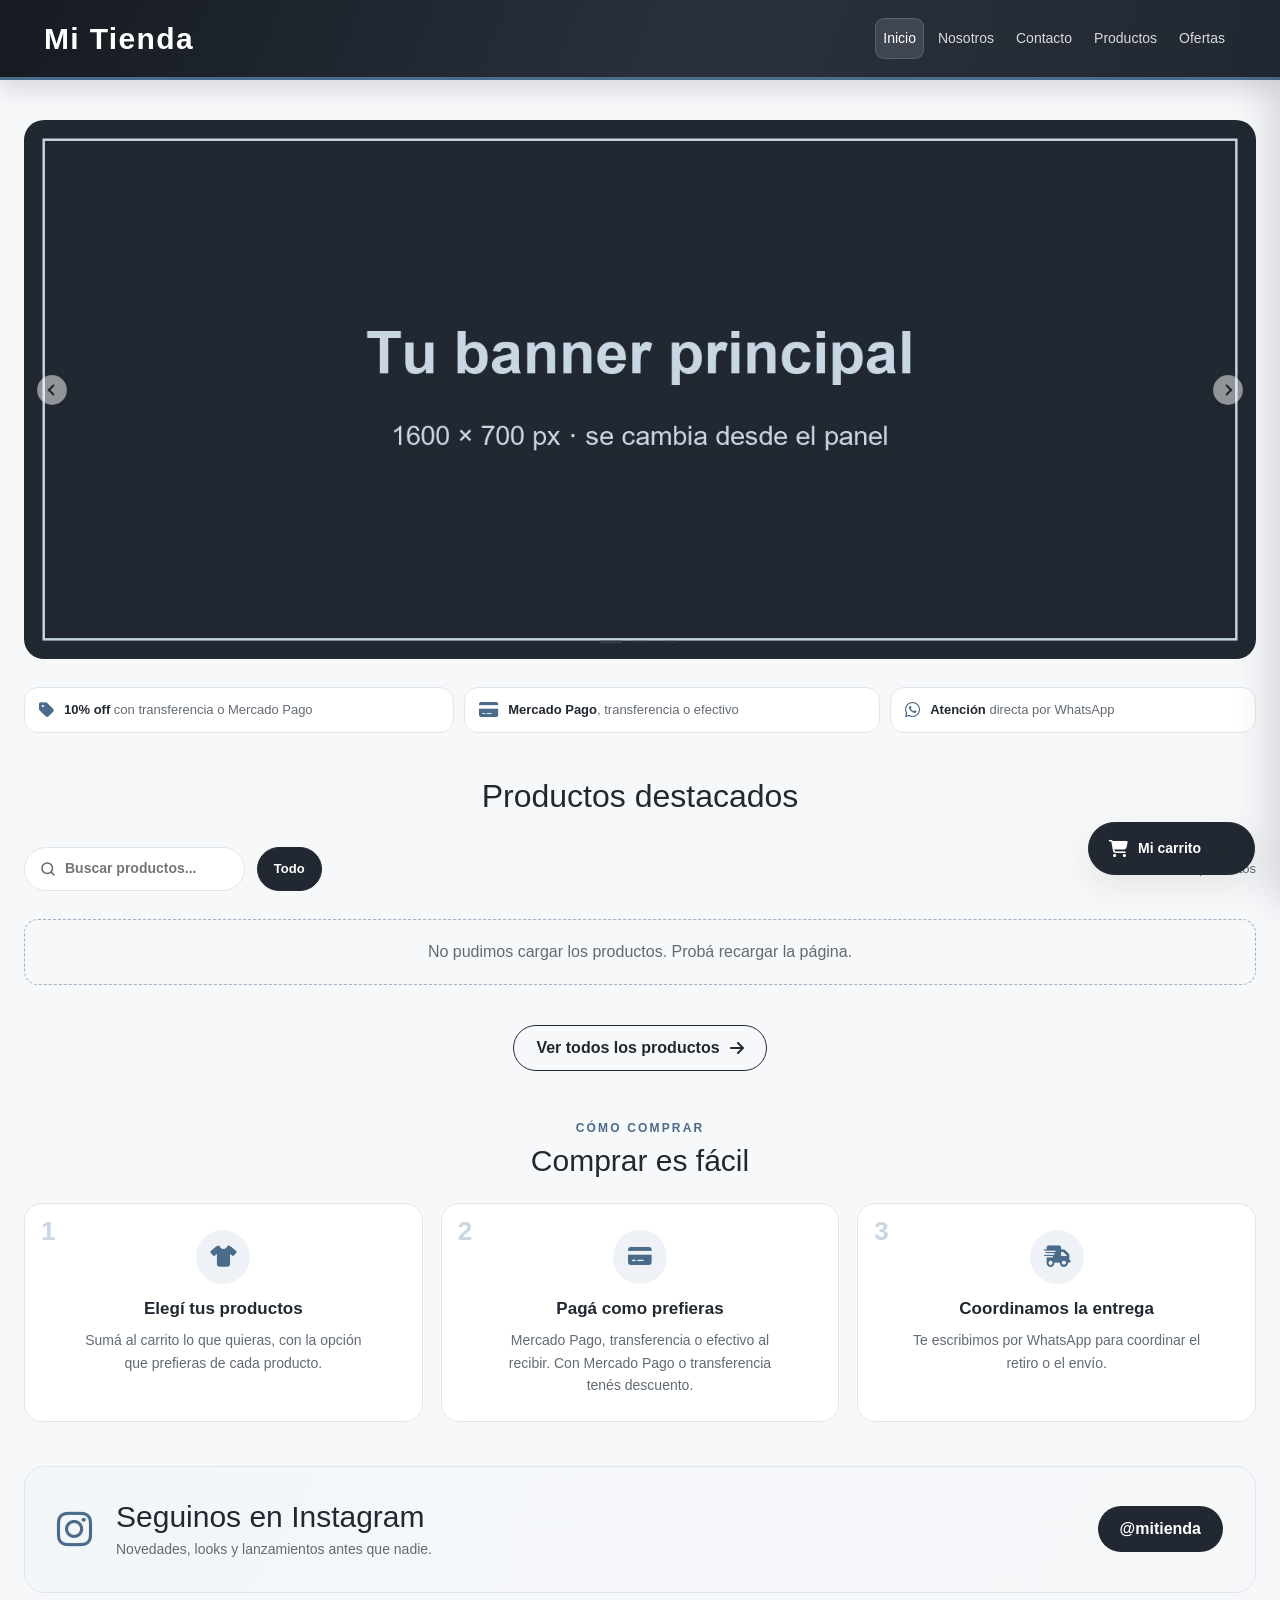
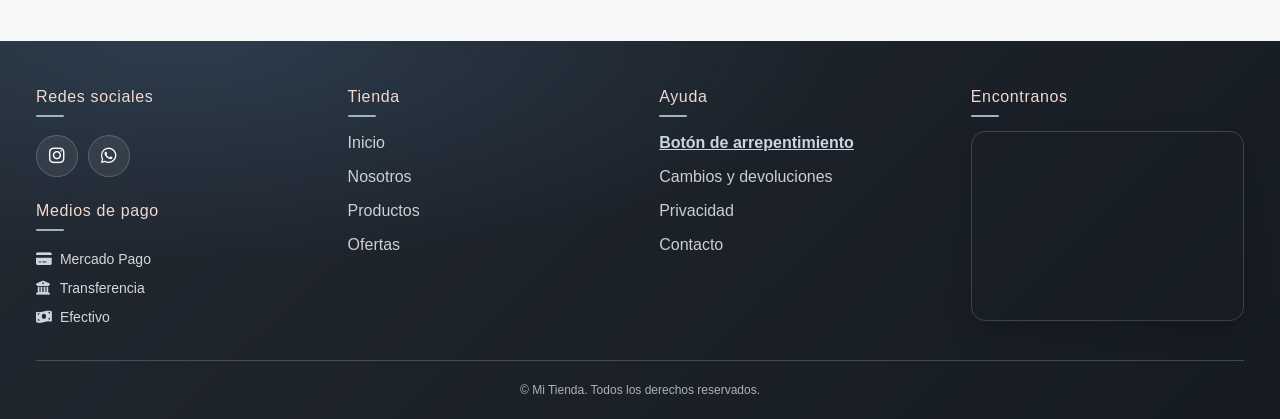
==== commit b80446e8: "Base neutra para armar tiendas de otros negocios - Datos de Movea reemplazados por marcadores (Mi Ti" ====
--- a/index.html
+++ b/index.html
@@ -3,35 +3,35 @@
 
 <head>
     <meta charset="UTF-8">
-    <meta http-equiv="Content-Security-Policy" content="default-src 'self'; script-src 'self' https://cdn.jsdelivr.net/npm/bootstrap@5.3.3/; style-src 'self' https://cdn.jsdelivr.net/npm/bootstrap@5.3.3/ https://cdnjs.cloudflare.com/ajax/libs/font-awesome/6.5.1/ https://fonts.googleapis.com; font-src https://cdnjs.cloudflare.com/ajax/libs/font-awesome/6.5.1/ https://fonts.gstatic.com; img-src 'self' data: https://bynttfvlwyplfovklzxa.supabase.co; connect-src 'self' https://bynttfvlwyplfovklzxa.supabase.co; frame-src https://www.google.com/maps/; object-src 'none'; base-uri 'self'; form-action 'self'">
+    <meta http-equiv="Content-Security-Policy" content="default-src 'self'; script-src 'self' https://cdn.jsdelivr.net/npm/bootstrap@5.3.3/; style-src 'self' https://cdn.jsdelivr.net/npm/bootstrap@5.3.3/ https://cdnjs.cloudflare.com/ajax/libs/font-awesome/6.5.1/ https://fonts.googleapis.com; font-src https://cdnjs.cloudflare.com/ajax/libs/font-awesome/6.5.1/ https://fonts.gstatic.com; img-src 'self' data: https://TU-PROYECTO.supabase.co; connect-src 'self' https://TU-PROYECTO.supabase.co; frame-src https://www.google.com/maps/; object-src 'none'; base-uri 'self'; form-action 'self'">
     <meta name="referrer" content="strict-origin-when-cross-origin">
     <meta name="viewport" content="width=device-width, initial-scale=1.0">
 
-    <meta name="theme-color" content="#311c1c">
-
-    <meta name="description" content="Ropa deportiva para mujeres: shorts, calzas, tops y corpiños deportivos. Comprá online y coordiná tu pedido por WhatsApp.">
-
-    <link rel="canonical" href="https://moveafit.netlify.app/">
+    <meta name="theme-color" content="#222831">
+
+    <meta name="description" content="Comprá online en Mi Tienda y coordiná tu pedido por WhatsApp.">
+
+    <link rel="canonical" href="https://mi-tienda.netlify.app/">
 
     <meta property="og:type" content="website">
-    <meta property="og:site_name" content="Movea">
+    <meta property="og:site_name" content="Mi Tienda">
     <meta property="og:locale" content="es_AR">
-    <meta property="og:title" content="Movea | Ropa deportiva">
-    <meta property="og:description" content="Ropa deportiva para mujeres: shorts, calzas, tops y corpiños deportivos. Comprá online y coordiná tu pedido por WhatsApp.">
-    <meta property="og:url" content="https://moveafit.netlify.app/">
-    <meta property="og:image" content="https://moveafit.netlify.app/img/banners/Banner_inicio.jpg">
+    <meta property="og:title" content="Mi Tienda | Tienda online">
+    <meta property="og:description" content="Comprá online en Mi Tienda y coordiná tu pedido por WhatsApp.">
+    <meta property="og:url" content="https://mi-tienda.netlify.app/">
+    <meta property="og:image" content="https://mi-tienda.netlify.app/img/banners/Banner_inicio.jpg">
     <meta property="og:image:width" content="1600">
     <meta property="og:image:height" content="700">
     <meta name="twitter:card" content="summary_large_image">
 
     <link rel="icon" href="./img/favicon.svg" type="image/svg+xml">
 
-    <title>Movea | Ropa deportiva</title>
+    <title>Mi Tienda | Tienda online</title>
 
     <!-- Bootstrap -->
     <link href="https://cdn.jsdelivr.net/npm/bootstrap@5.3.3/dist/css/bootstrap.min.css" integrity="sha384-QWTKZyjpPEjISv5WaRU9OFeRpok6YctnYmDr5pNlyT2bRjXh0JMhjY6hW+ALEwIH" crossorigin="anonymous" rel="stylesheet">
 
-    <!-- Estilos de Movea -->
+    <!-- Estilos de Mi Tienda -->
     <link rel="stylesheet" href="./styles/styles.css">
 
     <!-- Iconos -->
@@ -44,32 +44,31 @@
         "@context": "https://schema.org",
         "@graph": [
             {
-                "@type": "ClothingStore",
-                "@id": "https://moveafit.netlify.app/#tienda",
-                "name": "Movea",
-                "description": "Ropa deportiva para mujeres: shorts, calzas, tops y corpiños deportivos.",
-                "url": "https://moveafit.netlify.app/",
-                "logo": "https://moveafit.netlify.app/img/favicon.svg",
-                "image": "https://moveafit.netlify.app/img/banners/Banner_inicio.jpg",
-                "telephone": "+54 9 11 5122-7752",
-                "priceRange": "$$",
-                "currenciesAccepted": "ARS",
+                "@type": "Store",
+                "@id": "https://mi-tienda.netlify.app/#tienda",
+                "name": "Mi Tienda",
+                "description": "Tienda online de Mi Tienda.",
+                "url": "https://mi-tienda.netlify.app/",
+                "logo": "https://mi-tienda.netlify.app/img/favicon.svg",
+                "image": "https://mi-tienda.netlify.app/img/banners/Banner_inicio.jpg",
+                "telephone": "+54 9 11 0000-0000",
+                                "currenciesAccepted": "ARS",
                 "paymentAccepted": "Mercado Pago, transferencia, efectivo",
                 "address": {
                     "@type": "PostalAddress",
-                    "addressLocality": "Tortuguitas",
+                    "addressLocality": "Tu ciudad",
                     "addressRegion": "Buenos Aires",
                     "addressCountry": "AR"
                 },
-                "sameAs": ["https://www.instagram.com/moveafitt/"]
+                "sameAs": ["https://www.instagram.com/mitienda/"]
             },
             {
                 "@type": "WebSite",
-                "@id": "https://moveafit.netlify.app/#sitio",
-                "name": "Movea",
-                "url": "https://moveafit.netlify.app/",
+                "@id": "https://mi-tienda.netlify.app/#sitio",
+                "name": "Mi Tienda",
+                "url": "https://mi-tienda.netlify.app/",
                 "inLanguage": "es-AR",
-                "publisher": { "@id": "https://moveafit.netlify.app/#tienda" }
+                "publisher": { "@id": "https://mi-tienda.netlify.app/#tienda" }
             }
         ]
     }
@@ -88,7 +87,7 @@
 
             <div class="container-fluid site-navbar-inner">
 
-                <a class="navbar-brand" href="./index.html">Movea</a>
+                <a class="navbar-brand" href="./index.html">Mi Tienda</a>
 
                 <button
                     class="navbar-toggler"
@@ -144,12 +143,12 @@
 
     <main>
 
-        <h1 class="visually-hidden">Movea, ropa deportiva para mujeres</h1>
+        <h1 class="visually-hidden">Mi Tienda, tienda online</h1>
 
 
         <!-- GALERÍA -->
 
-        <section class="gallery-section" aria-label="Galería Movea">
+        <section class="gallery-section" aria-label="Galería Mi Tienda">
 
             <div
                 id="galeriaTienda"
@@ -189,7 +188,7 @@
                         <img
                             src="./img/banners/Banner_inicio.jpg"
                             class="d-block w-100"
-                            alt="Movea">
+                            alt="Mi Tienda">
                     </div>
 
                     <div class="carousel-item">
@@ -239,7 +238,7 @@
 
         <!-- BENEFICIOS -->
 
-        <ul class="store-benefits" aria-label="Beneficios de comprar en Movea">
+        <ul class="store-benefits" aria-label="Beneficios de comprar en Mi Tienda">
 
             <li>
                 <i class="fa-solid fa-tag" aria-hidden="true"></i>
@@ -284,7 +283,7 @@
                     <input
                         type="search"
                         data-product-search
-                        placeholder="Ej.: calza, top, short..."
+                        placeholder="Buscar productos..."
                         autocomplete="off">
 
                 </label>
@@ -296,14 +295,6 @@
                     <select data-product-category>
 
                         <option value="">Todas las categorías</option>
-                        <option value="shorts">Shorts</option>
-                        <option value="shorts-push-up" data-parent="shorts">Push up</option>
-                        <option value="shorts-sin-frunce" data-parent="shorts">Sin frunce</option>
-                        <option value="calzas">Calzas</option>
-                        <option value="calzas-rectas" data-parent="calzas">Rectas</option>
-                        <option value="calzas-oxford" data-parent="calzas">Oxford</option>
-                        <option value="tops-deportivos">Tops deportivos</option>
-                        <option value="corpinos-deportivos">Corpiños deportivos</option>
 
                     </select>
 
@@ -357,8 +348,8 @@
                     <span class="home-steps__icon" aria-hidden="true">
                         <i class="fa-solid fa-shirt"></i>
                     </span>
-                    <strong>Elegí tus prendas</strong>
-                    <p>Sumá al carrito el talle y color que quieras. Si dudás con el talle, cada producto tiene su guía.</p>
+                    <strong>Elegí tus productos</strong>
+                    <p>Sumá al carrito lo que quieras, con la opción que prefieras de cada producto.</p>
                 </li>
 
                 <li>
@@ -374,7 +365,7 @@
                         <i class="fa-solid fa-truck-fast"></i>
                     </span>
                     <strong>Coordinamos la entrega</strong>
-                    <p>Te escribimos por WhatsApp para acordar el punto de encuentro o el envío por Uber.</p>
+                    <p>Te escribimos por WhatsApp para coordinar el retiro o el envío.</p>
                 </li>
 
             </ol>
@@ -393,8 +384,8 @@
                 <p>Novedades, looks y lanzamientos antes que nadie.</p>
             </div>
 
-            <a href="https://www.instagram.com/moveafitt/" target="_blank" rel="noopener noreferrer" class="instagram-cta__link">
-                @moveafitt
+            <a href="https://www.instagram.com/mitienda/" target="_blank" rel="noopener noreferrer" class="instagram-cta__link">
+                @mitienda
             </a>
 
         </section>
@@ -564,7 +555,7 @@
                 type="text"
                 id="delivery-zone"
                 name="deliveryZone"
-                placeholder="Ej.: Tortuguitas"
+                placeholder="Ej.: tu barrio"
                 minlength="2"
                 maxlength="200"
                 autocomplete="address-level2"
@@ -730,7 +721,7 @@
 
         <p class="checkout-disclaimer">
             Tu pedido quedará pendiente de confirmación.
-            El pago no se considera realizado hasta que Movea lo verifique.
+            El pago no se considera realizado hasta que Mi Tienda lo verifique.
         </p>
 
     </form>
@@ -815,16 +806,16 @@
             <div class="link_redes">
 
 <a
-                    href="https://www.instagram.com/moveafitt/"
+                    href="https://www.instagram.com/mitienda/"
                     target="_blank"
                     rel="noopener noreferrer"
-                    aria-label="Movea en Instagram">
+                    aria-label="Mi Tienda en Instagram">
 
                     <i class="fa-brands fa-instagram" aria-hidden="true"></i>
 
                 </a>
 
-                <a href="https://wa.me/5491151227752" data-whatsapp="" target="_blank" rel="noopener noreferrer" aria-label="Movea en WhatsApp">
+                <a href="https://wa.me/5491100000000" data-whatsapp="" target="_blank" rel="noopener noreferrer" aria-label="Mi Tienda en WhatsApp">
                     <i class="fa-brands fa-whatsapp" aria-hidden="true"></i>
                 </a>
 
@@ -884,8 +875,8 @@
             <h2>Encontranos</h2>
 
             <iframe
-                title="Ubicación de Movea en Tortuguitas, Buenos Aires"
-                src="https://www.google.com/maps/embed?pb=!1m18!1m12!1m3!1d43648.563503690886!2d-58.78806822297592!3d-34.47600898018888!2m3!1f0!2f0!3f0!3m2!1i1024!2i768!4f13.1!3m3!1m2!1s0x95bc988e12661a07%3A0xa51def392da2533!2sB1667%20Tortuguitas%2C%20Provincia%20de%20Buenos%20Aires!5e1!3m2!1ses-419!2sar!4v1790769162042!5m2!1ses-419!2sar"
+                title="Ubicación de Mi Tienda en Tu ciudad, Buenos Aires"
+                src="https://www.google.com/maps/embed?pb=!1m18!1m12!1m3!1d43648.563503690886!2d-58.78806822297592!3d-34.47600898018888!2m3!1f0!2f0!3f0!3m2!1i1024!2i768!4f13.1!3m3!1m2!1s0x95bc988e12661a07%3A0xa51def392da2533!2sB1667%20Tu ciudad%2C%20Provincia%20de%20Buenos%20Aires!5e1!3m2!1ses-419!2sar!4v1790769162042!5m2!1ses-419!2sar"
                 loading="lazy"
                 referrerpolicy="strict-origin-when-cross-origin">
             </iframe>
@@ -895,7 +886,7 @@
 
         <div class="linea"></div>
 
-        <p>© Movea. Todos los derechos reservados.</p>
+        <p>© Mi Tienda. Todos los derechos reservados.</p>
 
     </footer>
 
--- a/styles/styles.css
+++ b/styles/styles.css
@@ -1489,7 +1489,7 @@
 
 
 /* =====================================
-   MOVEA - CARRITO DE COMPRAS
+   TIENDA - CARRITO DE COMPRAS
 ===================================== */
 
 /* Botón flotante */
@@ -1865,7 +1865,7 @@
 
 
 /* =====================================
-   MOVEA - CHECKOUT
+   TIENDA - CHECKOUT
 ===================================== */
 
 .checkout-section[hidden],
@@ -2162,7 +2162,7 @@
 
 
 /* =====================================
-   MOVEA - ELEGIR TALLE Y COLOR
+   TIENDA - ELEGIR TALLE Y COLOR
 ===================================== */
 
 .product_card figure,
@@ -2517,7 +2517,7 @@
 
 
 /* =====================================
-   MOVEA - AJUSTES PARA CELULAR
+   TIENDA - AJUSTES PARA CELULAR
 ===================================== */
 
 @media (max-width: 639px) {
@@ -2559,7 +2559,7 @@
 
 
 /* =====================================
-   MOVEA - PRESENTACIÓN DE LA TIENDA
+   TIENDA - PRESENTACIÓN DE LA TIENDA
 ===================================== */
 
 /* Encabezado fijo */
@@ -2923,7 +2923,7 @@
 
 
 /* =====================================
-   MOVEA - PAGO CON MERCADO PAGO
+   TIENDA - PAGO CON MERCADO PAGO
 ===================================== */
 
 .checkout-error {
@@ -3001,7 +3001,7 @@
 
 
 /* =====================================
-   MOVEA - STOCK Y OFERTAS
+   TIENDA - STOCK Y OFERTAS
 ===================================== */
 
 .product_card.is-sold-out figure,
@@ -3052,7 +3052,7 @@
 
 
 /* =====================================
-   MOVEA - CONTACTO
+   TIENDA - CONTACTO
 ===================================== */
 
 .contacto-faq {
@@ -3099,7 +3099,7 @@
 
 
 /* =====================================
-   MOVEA - PÁGINAS LEGALES
+   TIENDA - PÁGINAS LEGALES
 ===================================== */
 
 main > .legal-page {
@@ -3155,7 +3155,7 @@
 
 
 /* =====================================
-   MOVEA - DETALLES DE LA TIENDA
+   TIENDA - DETALLES DE LA TIENDA
 ===================================== */
 
 /* Etiquetas de las tarjetas */
